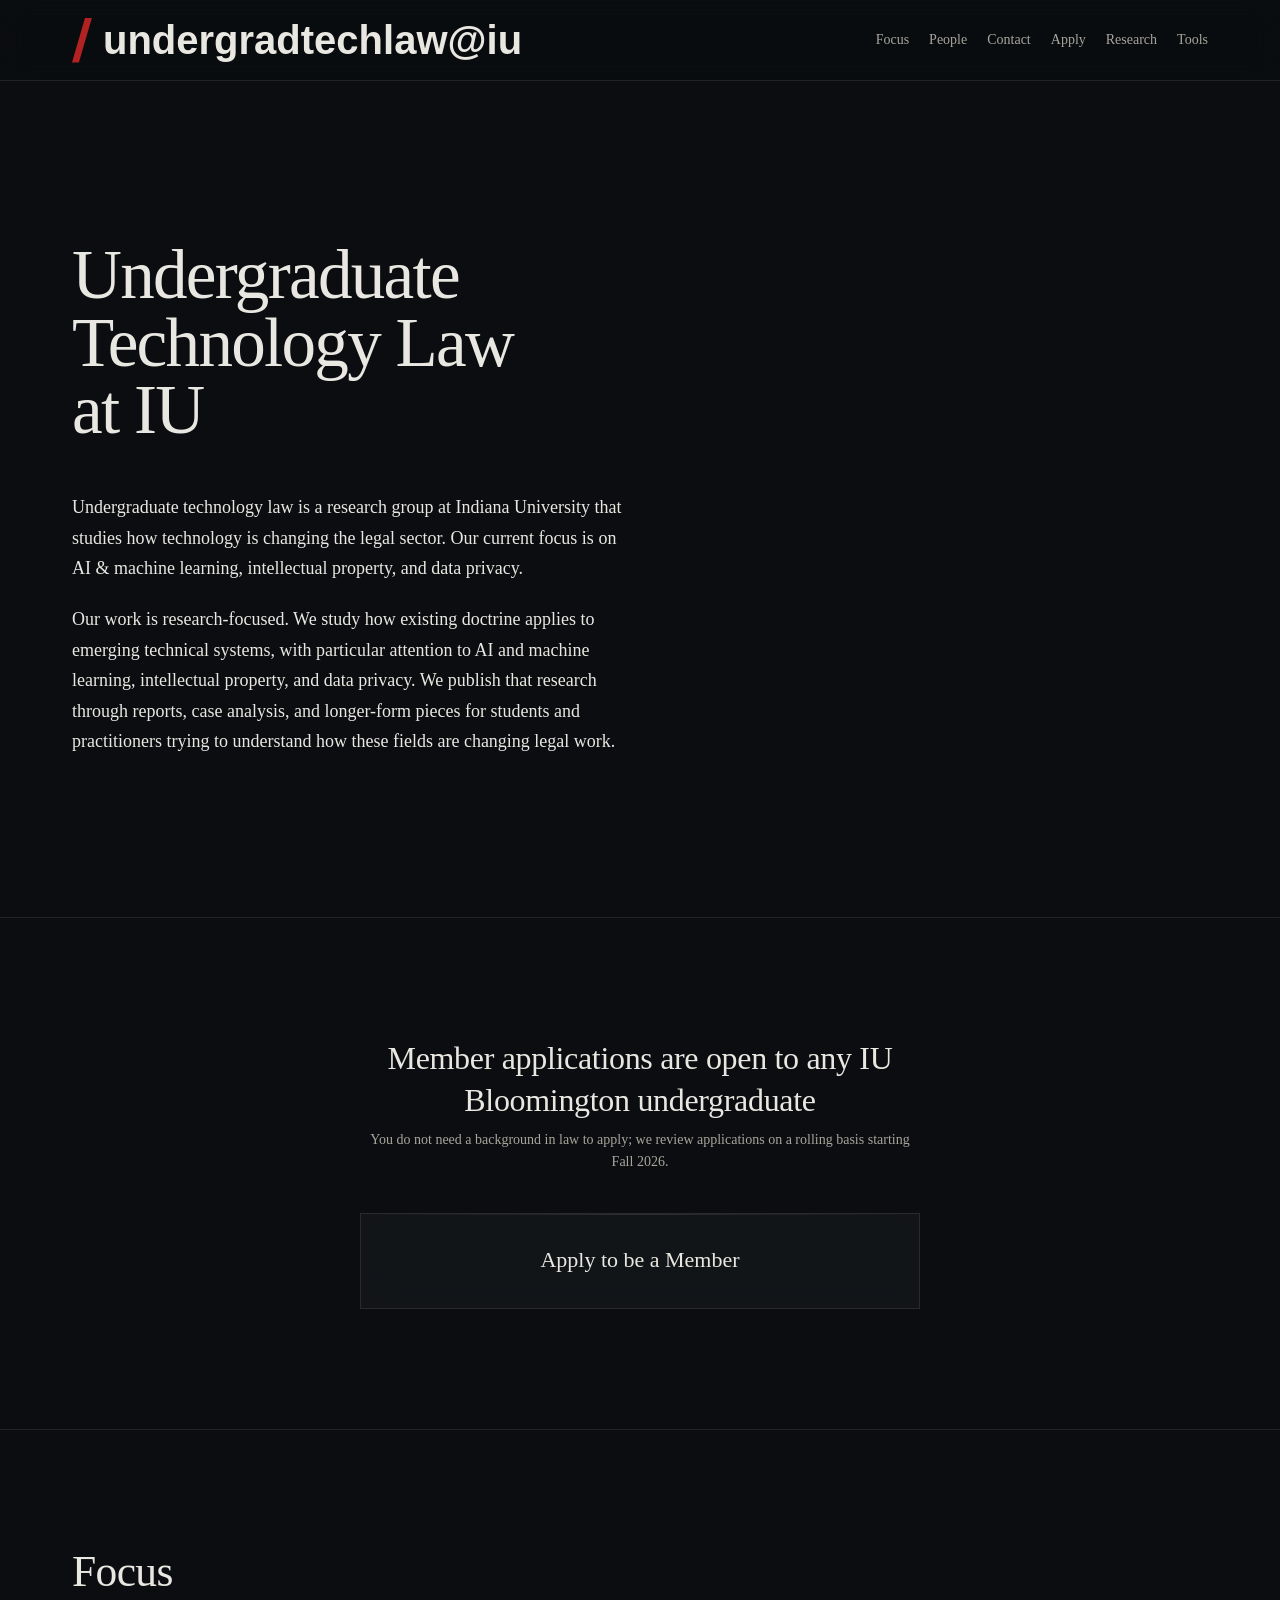
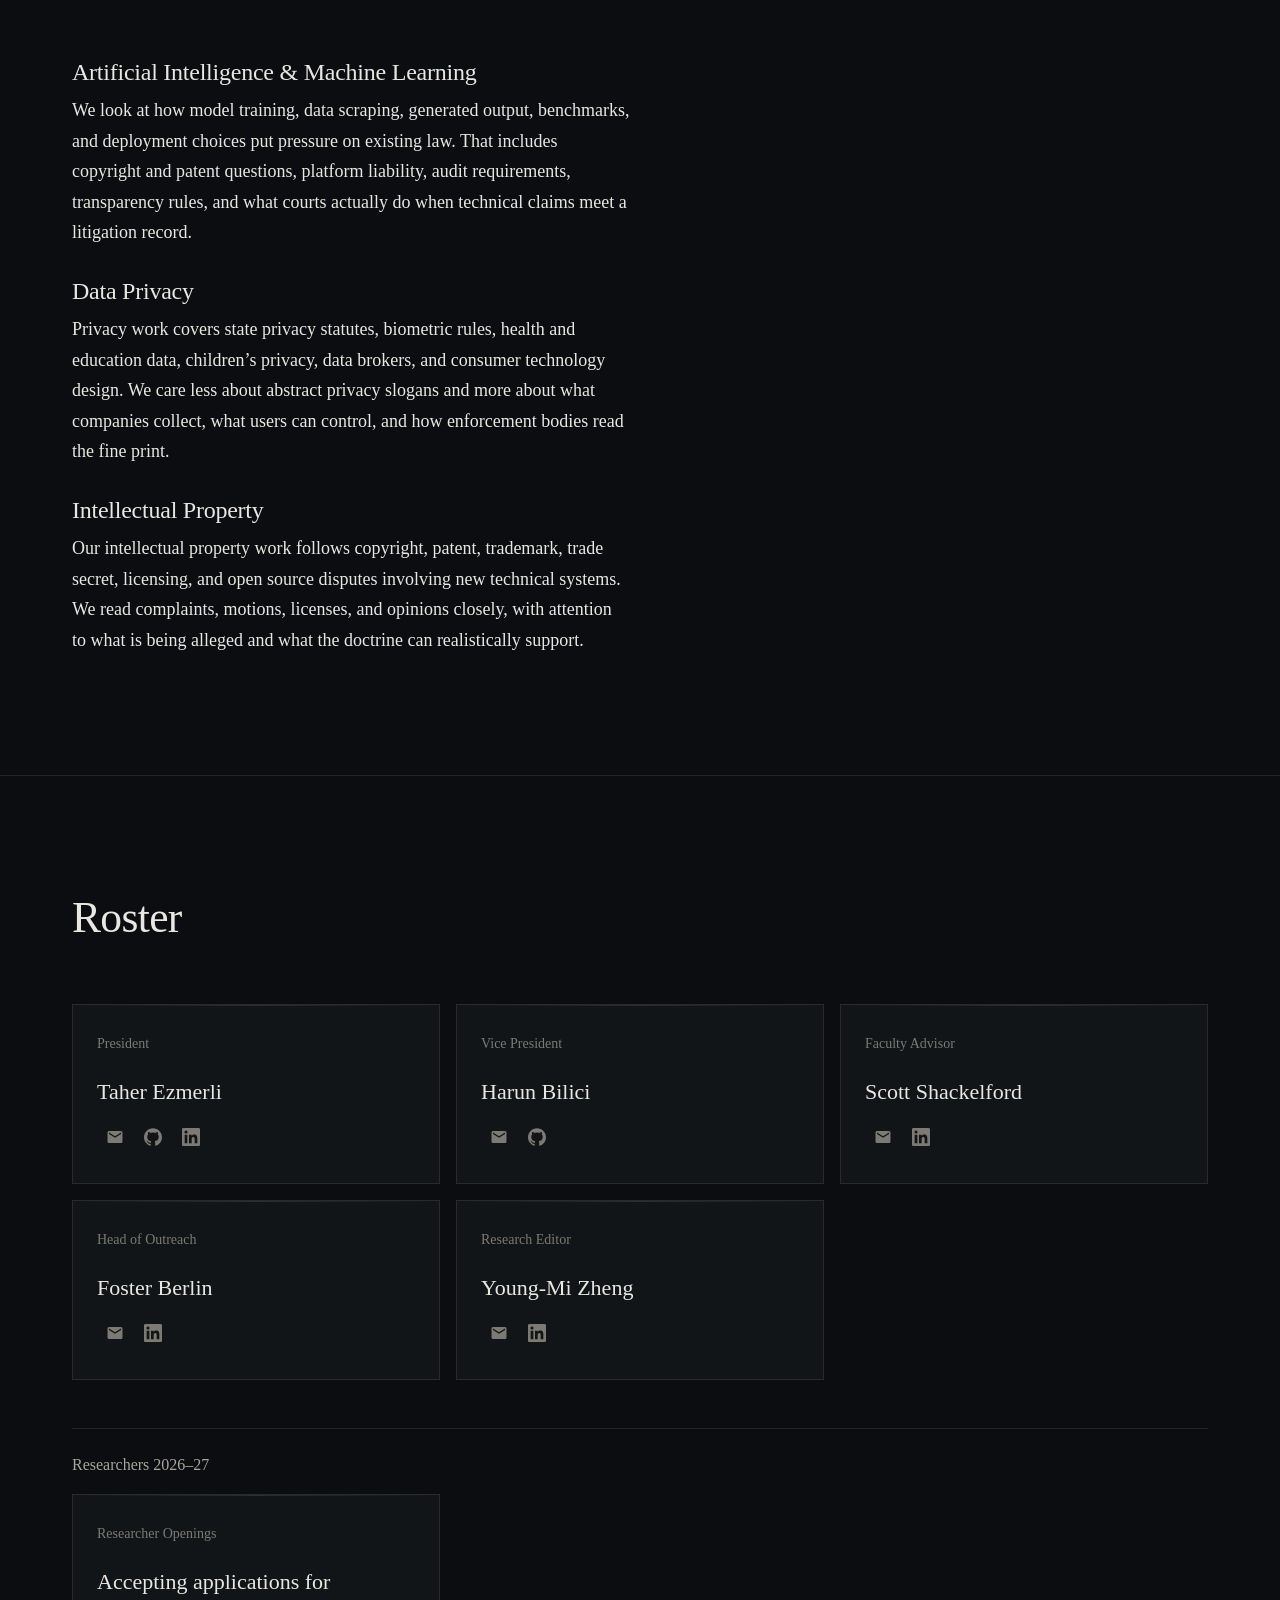
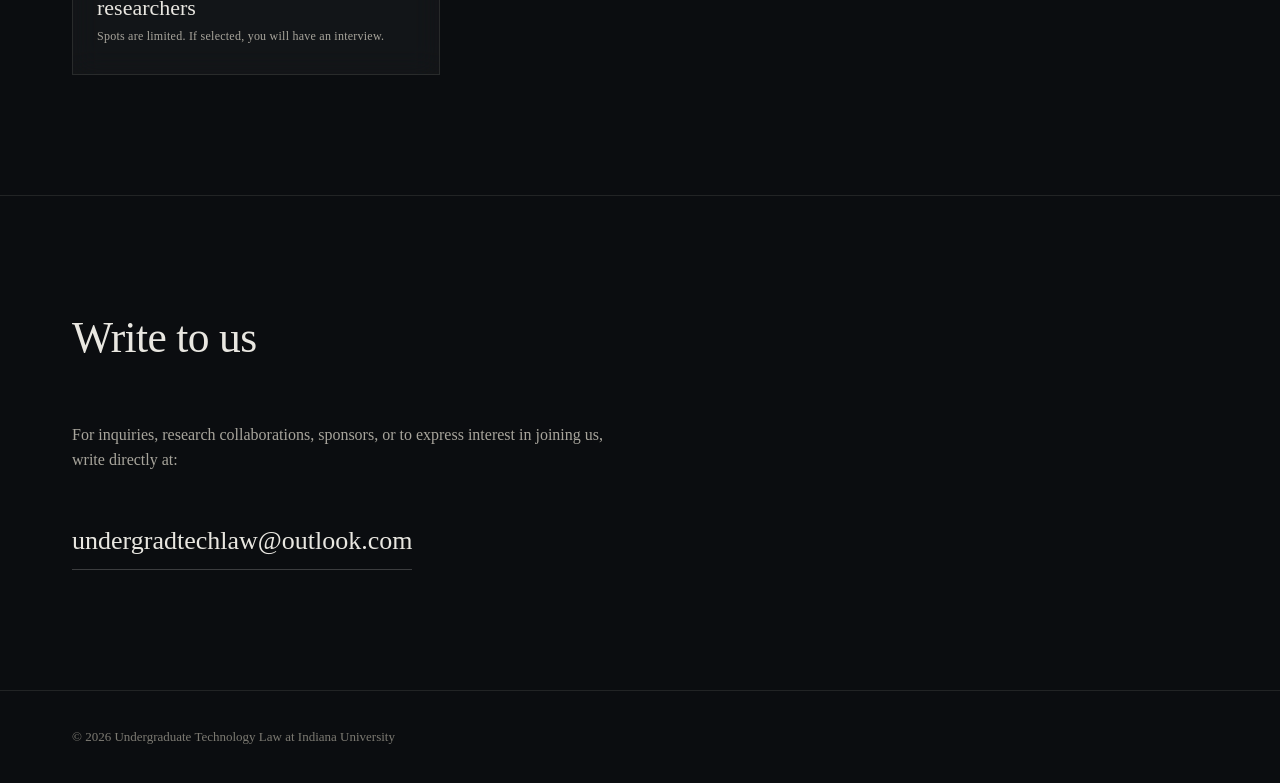
==== index.html @ eb56303d "Update roster, application, and tracker UI" ====
<!DOCTYPE html>
<html lang="en">
<head>
<meta charset="utf-8">
<meta name="viewport" content="width=device-width, initial-scale=1">
<title>Undergraduate Technology Law at IU · Indiana University Bloomington</title>
<meta name="description" content="Undergraduate Technology Law at IU is an IU Bloomington student research group focused on artificial intelligence, machine learning, intellectual property, and data privacy in the legal sector.">
<link rel="icon" href="/favicon.ico" sizes="any">
<link rel="icon" href="/assets/site-mark.svg" type="image/svg+xml">
<link rel="icon" href="/assets/favicon-32.png" sizes="32x32" type="image/png">
<link rel="icon" href="/assets/favicon-48.png" sizes="48x48" type="image/png">
<link rel="icon" href="/assets/favicon-96.png" sizes="96x96" type="image/png">
<link rel="icon" href="/assets/favicon-192.png" sizes="192x192" type="image/png">
<link rel="apple-touch-icon" href="/assets/apple-touch-icon.png">
<link rel="manifest" href="/site.webmanifest">
<meta name="theme-color" content="#0B0D10">
<link rel="canonical" href="https://www.undergradtechlaw.org/">
<meta property="og:type" content="website">
<meta property="og:site_name" content="Undergraduate Technology Law at IU">
<meta property="og:title" content="Undergraduate Technology Law at IU">
<meta property="og:description" content="An IU Bloomington student research group focused on artificial intelligence, machine learning, intellectual property, and data privacy in the legal sector.">
<meta property="og:url" content="https://www.undergradtechlaw.org/">
<meta property="og:image" content="https://www.undergradtechlaw.org/assets/site-image.png">
<meta property="og:image:width" content="1200">
<meta property="og:image:height" content="630">
<meta property="og:image:alt" content="Red slash mark for Undergraduate Technology Law at IU">
<meta name="twitter:card" content="summary_large_image">
<meta name="twitter:title" content="Undergraduate Technology Law at IU">
<meta name="twitter:description" content="An IU Bloomington student research group focused on AI, machine learning, IP, and data privacy in the legal sector.">
<meta name="twitter:image" content="https://www.undergradtechlaw.org/assets/site-image.png">
<meta name="twitter:image:alt" content="Red slash mark for Undergraduate Technology Law at IU">
<link rel="stylesheet" href="site-chrome.css">
<link rel="stylesheet" href="home.css">
<script type="application/ld+json">
{
  "@context": "https://schema.org",
  "@type": "Organization",
  "name": "Undergraduate Technology Law at IU",
  "url": "https://www.undergradtechlaw.org/",
  "email": "undergradtechlaw@outlook.com",
  "logo": "https://www.undergradtechlaw.org/assets/site-mark.svg",
  "description": "Undergraduate Technology Law at IU is an IU Bloomington student research group focused on artificial intelligence, machine learning, intellectual property, and data privacy in the legal sector."
}
</script>
</head>
<body class="home-page">

<div class="bg" aria-hidden="true">
</div>

<header class="nav">
  <div class="wrap nav-inner">
    <a href="#" class="brand" aria-label="undergradtechlaw@iu"><span class="slash" aria-hidden="true"></span><span class="name" data-hover-label="UTL@iu">undergradtechlaw@iu</span></a>
    <nav class="nav-links">
      <a href="#focus">Focus</a>
      <a href="#people">People</a>
      <a href="#contact">Contact</a>
      <a href="/apply">Apply</a>
      <a href="/research">Research</a>
      <a href="tools/">Tools</a>
    </nav>
  </div>
</header>

<!-- Hero -->
<section class="hero" data-screen-label="01 Hero">
  <div class="wrap">
    <h1>Undergraduate Technology Law at IU</h1>
    <div class="hero-prose">
      <p>Undergraduate technology law is a research group at Indiana University that studies how technology is changing the legal sector. Our current focus is on AI &amp; machine learning, intellectual property, and data privacy.</p>
      <p>Our work is research-focused. We study how existing doctrine applies to emerging technical systems, with particular attention to AI and machine learning, intellectual property, and data privacy. We publish that research through reports, case analysis, and longer-form pieces for students and practitioners trying to understand how these fields are changing legal work.</p>
    </div>
  </div>
</section>

<!-- Open calls -->
<section id="apply" data-screen-label="02 Open calls">
  <div class="wrap">
    <div class="calls" style="margin-top:0; padding-top:0; border-top:0;">
      <h3>Member applications are open to any IU Bloomington undergraduate</h3>
      <p class="support">You do not need a background in law to apply; we review applications on a rolling basis starting Fall 2026.</p>

      <div class="cta-row single">
        <a class="cta" href="/apply">
          <span>Apply to be a Member</span>
        </a>
      </div>
    </div>
  </div>
</section>

<!-- Focus areas -->
<section id="focus" data-screen-label="04 Focus">
  <div class="wrap">
    <div class="sec-head">
      <div class="label">
        <span class="num"></span>
        <span class="eyebrow"></span>
      </div>
      <div>
        <h2>Focus</h2>
      </div>
    </div>

    <div class="focus-prose">
      <div class="focus-item">
        <h3>Artificial Intelligence &amp; Machine Learning</h3>
        <p>We look at how model training, data scraping, generated output, benchmarks, and deployment choices put pressure on existing law. That includes copyright and patent questions, platform liability, audit requirements, transparency rules, and what courts actually do when technical claims meet a litigation record.</p>
      </div>
      <div class="focus-item">
        <h3>Data Privacy</h3>
        <p>Privacy work covers state privacy statutes, biometric rules, health and education data, children’s privacy, data brokers, and consumer technology design. We care less about abstract privacy slogans and more about what companies collect, what users can control, and how enforcement bodies read the fine print.</p>
      </div>
      <div class="focus-item">
        <h3>Intellectual Property</h3>
        <p>Our intellectual property work follows copyright, patent, trademark, trade secret, licensing, and open source disputes involving new technical systems. We read complaints, motions, licenses, and opinions closely, with attention to what is being alleged and what the doctrine can realistically support.</p>
      </div>
    </div>
  </div>
</section>

<!-- People -->
<section id="people" data-screen-label="05 People">
  <div class="wrap">
    <div class="sec-head">
      <div class="label">
        <span class="num"></span>
        <span class="eyebrow"></span>
      </div>
      <div>
        <h2>Roster</h2>
      </div>
    </div>

    <div class="leaders">
      <div class="person">
        <div class="role">President</div>
        <div>
          <div class="name">Taher Ezmerli</div>
          <div class="socials">
            <a href="mailto:tenahai@iu.edu" aria-label="Email Taher Ezmerli at tenahai@iu.edu" title="Email Taher Ezmerli">
              <svg viewBox="0 0 24 24" xmlns="http://www.w3.org/2000/svg" aria-hidden="true"><path d="M20 4H4a2 2 0 0 0-2 2v12a2 2 0 0 0 2 2h16a2 2 0 0 0 2-2V6a2 2 0 0 0-2-2Zm0 4-8 5-8-5V6l8 5 8-5v2Z"/></svg>
            </a>
            <a href="https://github.com/taherezm" target="_blank" rel="noopener noreferrer" aria-label="Taher Ezmerli on GitHub" title="GitHub">
              <svg viewBox="0 0 24 24" xmlns="http://www.w3.org/2000/svg" aria-hidden="true"><path d="M12 .297c-6.63 0-12 5.373-12 12 0 5.303 3.438 9.8 8.205 11.385.6.113.82-.258.82-.577 0-.285-.01-1.04-.015-2.04-3.338.724-4.042-1.61-4.042-1.61-.546-1.385-1.335-1.755-1.335-1.755-1.087-.744.084-.729.084-.729 1.205.084 1.838 1.236 1.838 1.236 1.07 1.835 2.809 1.305 3.495.998.108-.776.417-1.305.76-1.605-2.665-.305-5.467-1.334-5.467-5.93 0-1.31.465-2.38 1.235-3.22-.135-.303-.54-1.523.105-3.176 0 0 1.005-.322 3.3 1.23.96-.267 1.98-.4 3-.405 1.02.005 2.04.138 3 .405 2.28-1.552 3.285-1.23 3.285-1.23.645 1.653.24 2.873.12 3.176.765.84 1.23 1.91 1.23 3.22 0 4.61-2.805 5.625-5.475 5.92.42.36.81 1.096.81 2.22 0 1.606-.015 2.896-.015 3.286 0 .315.21.69.825.57C20.565 22.092 24 17.592 24 12.297c0-6.627-5.373-12-12-12"/></svg>
            </a>
            <a href="https://www.linkedin.com/in/taher-ezmerli/" target="_blank" rel="noopener noreferrer" aria-label="Taher Ezmerli on LinkedIn" title="LinkedIn">
              <svg viewBox="0 0 24 24" xmlns="http://www.w3.org/2000/svg" aria-hidden="true"><path d="M20.447 20.452h-3.554v-5.569c0-1.328-.027-3.037-1.852-3.037-1.853 0-2.136 1.445-2.136 2.939v5.667H9.351V9h3.414v1.561h.047c.476-.9 1.637-1.85 3.37-1.85 3.601 0 4.267 2.37 4.267 5.455v6.286zM5.337 7.433a2.062 2.062 0 1 1 0-4.124 2.062 2.062 0 0 1 0 4.124zM7.119 20.452H3.555V9h3.564v11.452zM22.225 0H1.771C.792 0 0 .774 0 1.729v20.542C0 23.227.792 24 1.771 24h20.451C23.2 24 24 23.227 24 22.271V1.729C24 .774 23.2 0 22.222 0h.003z"/></svg>
            </a>
          </div>
        </div>
      </div>
      <div class="person">
        <div class="role">Vice President</div>
        <div>
          <div class="name">Harun Bilici</div>
          <div class="socials">
            <a href="mailto:hbilici@iu.edu" aria-label="Email Harun Bilici at hbilici@iu.edu" title="Email Harun Bilici">
              <svg viewBox="0 0 24 24" xmlns="http://www.w3.org/2000/svg" aria-hidden="true"><path d="M20 4H4a2 2 0 0 0-2 2v12a2 2 0 0 0 2 2h16a2 2 0 0 0 2-2V6a2 2 0 0 0-2-2Zm0 4-8 5-8-5V6l8 5 8-5v2Z"/></svg>
            </a>
            <a href="https://github.com/Harunoid" target="_blank" rel="noopener noreferrer" aria-label="Harun Bilici on GitHub" title="GitHub">
              <svg viewBox="0 0 24 24" xmlns="http://www.w3.org/2000/svg" aria-hidden="true"><path d="M12 .297c-6.63 0-12 5.373-12 12 0 5.303 3.438 9.8 8.205 11.385.6.113.82-.258.82-.577 0-.285-.01-1.04-.015-2.04-3.338.724-4.042-1.61-4.042-1.61-.546-1.385-1.335-1.755-1.335-1.755-1.087-.744.084-.729.084-.729 1.205.084 1.838 1.236 1.838 1.236 1.07 1.835 2.809 1.305 3.495.998.108-.776.417-1.305.76-1.605-2.665-.305-5.467-1.334-5.467-5.93 0-1.31.465-2.38 1.235-3.22-.135-.303-.54-1.523.105-3.176 0 0 1.005-.322 3.3 1.23.96-.267 1.98-.4 3-.405 1.02.005 2.04.138 3 .405 2.28-1.552 3.285-1.23 3.285-1.23.645 1.653.24 2.873.12 3.176.765.84 1.23 1.91 1.23 3.22 0 4.61-2.805 5.625-5.475 5.92.42.36.81 1.096.81 2.22 0 1.606-.015 2.896-.015 3.286 0 .315.21.69.825.57C20.565 22.092 24 17.592 24 12.297c0-6.627-5.373-12-12-12"/></svg>
            </a>
          </div>
        </div>
      </div>
      <div class="person">
        <div class="role">Faculty Advisor</div>
        <div>
          <div class="name">Scott Shackelford</div>
          <div class="socials">
            <a href="mailto:sjshacke@iu.edu" aria-label="Email Scott Shackelford at sjshacke@iu.edu" title="Email Scott Shackelford">
              <svg viewBox="0 0 24 24" xmlns="http://www.w3.org/2000/svg" aria-hidden="true"><path d="M20 4H4a2 2 0 0 0-2 2v12a2 2 0 0 0 2 2h16a2 2 0 0 0 2-2V6a2 2 0 0 0-2-2Zm0 4-8 5-8-5V6l8 5 8-5v2Z"/></svg>
            </a>
            <a href="https://www.linkedin.com/in/scott-shackelford-jd-phd-8675554/" target="_blank" rel="noopener noreferrer" aria-label="Scott Shackelford on LinkedIn" title="LinkedIn">
              <svg viewBox="0 0 24 24" xmlns="http://www.w3.org/2000/svg" aria-hidden="true"><path d="M20.447 20.452h-3.554v-5.569c0-1.328-.027-3.037-1.852-3.037-1.853 0-2.136 1.445-2.136 2.939v5.667H9.351V9h3.414v1.561h.047c.476-.9 1.637-1.85 3.37-1.85 3.601 0 4.267 2.37 4.267 5.455v6.286zM5.337 7.433a2.062 2.062 0 1 1 0-4.124 2.062 2.062 0 0 1 0 4.124zM7.119 20.452H3.555V9h3.564v11.452zM22.225 0H1.771C.792 0 0 .774 0 1.729v20.542C0 23.227.792 24 1.771 24h20.451C23.2 24 24 23.227 24 22.271V1.729C24 .774 23.2 0 22.222 0h.003z"/></svg>
            </a>
          </div>
        </div>
      </div>
      <div class="person">
        <div class="role">Head of Outreach</div>
        <div>
          <div class="name">Foster Berlin</div>
          <div class="socials">
            <a href="mailto:fberlin@iu.edu" aria-label="Email Foster Berlin at fberlin@iu.edu" title="Email Foster Berlin">
              <svg viewBox="0 0 24 24" xmlns="http://www.w3.org/2000/svg" aria-hidden="true"><path d="M20 4H4a2 2 0 0 0-2 2v12a2 2 0 0 0 2 2h16a2 2 0 0 0 2-2V6a2 2 0 0 0-2-2Zm0 4-8 5-8-5V6l8 5 8-5v2Z"/></svg>
            </a>
            <a href="https://www.linkedin.com/in/fosterberlin/" target="_blank" rel="noopener noreferrer" aria-label="Foster Berlin on LinkedIn" title="LinkedIn">
              <svg viewBox="0 0 24 24" xmlns="http://www.w3.org/2000/svg" aria-hidden="true"><path d="M20.447 20.452h-3.554v-5.569c0-1.328-.027-3.037-1.852-3.037-1.853 0-2.136 1.445-2.136 2.939v5.667H9.351V9h3.414v1.561h.047c.476-.9 1.637-1.85 3.37-1.85 3.601 0 4.267 2.37 4.267 5.455v6.286zM5.337 7.433a2.062 2.062 0 1 1 0-4.124 2.062 2.062 0 0 1 0 4.124zM7.119 20.452H3.555V9h3.564v11.452zM22.225 0H1.771C.792 0 0 .774 0 1.729v20.542C0 23.227.792 24 1.771 24h20.451C23.2 24 24 23.227 24 22.271V1.729C24 .774 23.2 0 22.222 0h.003z"/></svg>
            </a>
          </div>
        </div>
      </div>
      <div class="person">
        <div class="role">Research Editor</div>
        <div>
          <div class="name">Young-Mi Zheng</div>
          <div class="socials">
            <a href="mailto:yozheng@iu.edu" aria-label="Email Young-Mi Zheng at yozheng@iu.edu" title="Email Young-Mi Zheng">
              <svg viewBox="0 0 24 24" xmlns="http://www.w3.org/2000/svg" aria-hidden="true"><path d="M20 4H4a2 2 0 0 0-2 2v12a2 2 0 0 0 2 2h16a2 2 0 0 0 2-2V6a2 2 0 0 0-2-2Zm0 4-8 5-8-5V6l8 5 8-5v2Z"/></svg>
            </a>
            <a href="https://www.linkedin.com/in/zheng-young-mi223/" target="_blank" rel="noopener noreferrer" aria-label="Young-Mi Zheng on LinkedIn" title="LinkedIn">
              <svg viewBox="0 0 24 24" xmlns="http://www.w3.org/2000/svg" aria-hidden="true"><path d="M20.447 20.452h-3.554v-5.569c0-1.328-.027-3.037-1.852-3.037-1.853 0-2.136 1.445-2.136 2.939v5.667H9.351V9h3.414v1.561h.047c.476-.9 1.637-1.85 3.37-1.85 3.601 0 4.267 2.37 4.267 5.455v6.286zM5.337 7.433a2.062 2.062 0 1 1 0-4.124 2.062 2.062 0 0 1 0 4.124zM7.119 20.452H3.555V9h3.564v11.452zM22.225 0H1.771C.792 0 0 .774 0 1.729v20.542C0 23.227.792 24 1.771 24h20.451C23.2 24 24 23.227 24 22.271V1.729C24 .774 23.2 0 22.222 0h.003z"/></svg>
            </a>
          </div>
        </div>
      </div>
    </div>

    <div class="roster-label">Researchers 2026–27</div>

    <div class="researchers">
      <div class="person">
        <div class="role">Researcher Openings</div>
        <div>
          <div class="name">Accepting applications for researchers</div>
          <div class="aff">Spots are limited. If selected, you will have an interview.</div>
        </div>
      </div>
    </div>
  </div>
</section>

<!-- Contact -->
<section id="contact" data-screen-label="06 Contact">
  <div class="wrap">
    <div class="sec-head">
      <div class="label">
        <span class="num"></span>
        <span class="eyebrow"></span>
      </div>
      <div>
        <h2>Write to us</h2>
      </div>
    </div>

    <div class="contact-grid">
      <div class="left">
        <p>For inquiries, research collaborations, sponsors, or to express interest in joining us, write directly at: </p>
        <a class="email" href="mailto:undergradtechlaw@outlook.com">undergradtechlaw@outlook.com</a>
      </div>
    </div>
  </div>
</section>

<footer>
  <div class="wrap foot-row">
    <span class="copyright">&copy; 2026 Undergraduate Technology Law at Indiana University</span>
  </div>
</footer>

<script src="site.js"></script>
</body>
</html>
---- site-chrome.css ----
/* ============================================================
   Shared chrome for Undergraduate Technology Law at IU
   Base tokens, background, nav, footer, type, forms.
   Used by index.html, apply.html, submit.html.
   ============================================================ */

:root {
  --bg: #0b0d10;
  --bg-base: #0b0d10;
  --bg-top: #12161b;
  --bg-bottom: #08090b;
  --bg-elev: #101317;
  --bg-rgb: 11, 13, 16;
  --ink: #e9e7e1;
  --ink-dim: #a8a59c;
  --ink-faint: #7c7a72;
  --gold: #c9a84c;
  --resolved: #a8a59c;
  --rule: rgba(233, 231, 225, 0.10);
  --rule-strong: rgba(233, 231, 225, 0.22);
  --glass-bg: rgba(233, 231, 225, 0.035);
  --glass-bg-hover: rgba(233, 231, 225, 0.07);
  --glass-border: rgba(233, 231, 225, 0.10);
  --glass-border-hover: rgba(233, 231, 225, 0.22);
  --glass-highlight: rgba(233, 231, 225, 0.12);
  --grain-opacity: 0.5;
  --serif: "Times New Roman", Times, Georgia, serif;
  --sans: "Times New Roman", Times, Georgia, serif;
  --mono: "Times New Roman", Times, Georgia, serif;
  --max: 1200px;
}

* { box-sizing: border-box; }
html { scroll-behavior: smooth; scroll-padding-top: 100px; }
@media (max-width: 760px) { html { scroll-padding-top: 132px; } }
@media (prefers-reduced-motion: reduce) { html { scroll-behavior: auto; } }
html, body { margin: 0; padding: 0; }
html { background: var(--bg); }
body {
  font-family: var(--sans);
  color: var(--ink);
  background: var(--bg);
  font-size: 16px;
  line-height: 1.55;
  font-weight: 400;
  -webkit-font-smoothing: antialiased;
  -moz-osx-font-smoothing: grayscale;
  overflow-x: hidden;
}

/* No rounded corners anywhere. Enforce globally. */
*, *::before, *::after { border-radius: 0 !important; }

a { color: inherit; text-decoration: none; }

.visually-hidden {
  position: absolute !important;
  width: 1px !important;
  height: 1px !important;
  padding: 0 !important;
  margin: -1px !important;
  overflow: hidden !important;
  clip: rect(0, 0, 0, 0) !important;
  white-space: nowrap !important;
  border: 0 !important;
}

/* Background */
.bg {
  position: fixed; inset: 0; z-index: -2;
  background:
    linear-gradient(180deg, rgba(255,255,255,0.025), transparent 260px),
    var(--bg-base);
}
.bg::after {
  content: "";
  position: absolute; inset: 0;
  background-image: url("data:image/svg+xml;utf8,<svg xmlns='http://www.w3.org/2000/svg' width='160' height='160'><filter id='n'><feTurbulence type='fractalNoise' baseFrequency='0.9' numOctaves='2' stitchTiles='stitch'/><feColorMatrix values='0 0 0 0 0.9 0 0 0 0 0.88 0 0 0 0 0.84 0 0 0 0.06 0'/></filter><rect width='100%25' height='100%25' filter='url(%23n)'/></svg>");
  opacity: var(--grain-opacity);
  mix-blend-mode: overlay;
  pointer-events: none;
}
/* Layout */
.wrap { max-width: var(--max); margin: 0 auto; padding: 0 32px; }
@media (max-width: 640px) { .wrap { padding: 0 20px; } }

/* Top nav */
.nav {
  position: sticky; top: 0; z-index: 50;
  background: rgba(var(--bg-rgb), 0.62);
  backdrop-filter: blur(18px) saturate(140%);
  -webkit-backdrop-filter: blur(18px) saturate(140%);
  border-bottom: 1px solid var(--rule);
}
.nav-inner {
  display: flex; align-items: center; justify-content: space-between;
  height: 80px;
}
.brand {
  display: inline-flex;
  align-items: center;
  gap: 11px;
  font-family: var(--serif);
  font-weight: 700;
  font-size: 40px;
  letter-spacing: 0;
  color: var(--ink);
  line-height: 1;
  perspective: 900px;
}
.brand:focus-visible {
  outline: 1px solid rgba(178, 34, 34, 0.62);
  outline-offset: 7px;
}
.brand .slash {
  width: 20px;
  height: 45px;
  background: #B22222;
  clip-path: polygon(65.6% 0, 100% 0, 34.4% 100%, 0 100%);
  flex-shrink: 0;
  transform-origin: 50% 50%;
  transition:
    transform 520ms cubic-bezier(0.22, 1, 0.36, 1),
    box-shadow 520ms cubic-bezier(0.22, 1, 0.36, 1),
    background 520ms cubic-bezier(0.22, 1, 0.36, 1);
}
.brand .name {
  position: relative;
  display: inline-block;
  font-family: "Helvetica Neue", Arial, sans-serif;
  letter-spacing: 0;
  color: var(--ink);
  white-space: nowrap;
  transition: color 360ms cubic-bezier(0.22, 1, 0.36, 1);
}
.brand .name::before {
  content: "";
  position: absolute;
  inset: -0.12em -0.24em;
  background: linear-gradient(
    110deg,
    transparent 0 34%,
    rgba(233, 231, 225, 0.12) 44%,
    rgba(178, 34, 34, 0.68) 51%,
    transparent 63% 100%
  );
  opacity: 0;
  pointer-events: none;
  transform: translateX(-28%) skewX(-16deg) scaleX(0.42);
  transform-origin: left center;
}
.brand .name::after {
  content: attr(data-hover-label);
  position: absolute;
  left: 0;
  top: 0;
  color: var(--ink);
  filter: blur(6px);
  opacity: 0;
  white-space: nowrap;
  pointer-events: none;
  text-shadow: 0 0 18px rgba(178, 34, 34, 0.34);
  transform: translate3d(-0.42em, 0.18em, 0) scale(0.94);
  transition:
    opacity 420ms cubic-bezier(0.22, 1, 0.36, 1),
    transform 520ms cubic-bezier(0.22, 1, 0.36, 1),
    filter 520ms cubic-bezier(0.22, 1, 0.36, 1);
}
.brand:hover .slash,
.brand:focus-visible .slash {
  background: #c62828;
  box-shadow: 9px 0 22px rgba(178, 34, 34, 0.34);
  transform: translateX(3px) skewX(-8deg) scaleY(0.96);
}
.brand:hover .name,
.brand:focus-visible .name {
  color: transparent;
}
.brand:hover .name::before,
.brand:focus-visible .name::before {
  animation: brand-scan 620ms cubic-bezier(0.22, 1, 0.36, 1) both;
}
.brand:hover .name::after,
.brand:focus-visible .name::after {
  filter: blur(0);
  opacity: 1;
  transform: translate3d(0, 0, 0) scale(1);
}
@keyframes brand-scan {
  0% {
    opacity: 0;
    transform: translateX(-30%) skewX(-16deg) scaleX(0.34);
  }
  36% {
    opacity: 1;
  }
  100% {
    opacity: 0;
    transform: translateX(78%) skewX(-16deg) scaleX(0.72);
  }
}
@media (prefers-reduced-motion: reduce) {
  .brand .slash,
  .brand .name,
  .brand .name::after {
    transition: none;
  }
  .brand:hover .name::before,
  .brand:focus-visible .name::before {
    animation: none;
  }
}
.nav-links {
  display: flex;
  align-items: center;
  gap: 20px;
  margin-left: auto;
  font-size: 14px;
  color: var(--ink-dim);
  font-family: var(--serif);
  letter-spacing: 0;
  text-transform: none;
}
.nav-links a {
  white-space: nowrap;
}
.nav-links a:hover { color: var(--ink); }
@media (max-width: 1040px) {
  .nav-inner {
    height: auto;
    min-height: 80px;
    flex-wrap: wrap;
    row-gap: 12px;
    padding-top: 16px;
    padding-bottom: 12px;
  }
  .nav-links {
    order: 3;
    width: 100%;
    margin-left: 0;
    padding: 10px 0 2px;
    gap: 18px;
    overflow-x: auto;
    border-top: 1px solid var(--rule);
    -webkit-overflow-scrolling: touch;
    scrollbar-width: none;
  }
  .nav-links::-webkit-scrollbar { display: none; }
  .nav-links a { flex: 0 0 auto; }
}
@media (max-width: 760px) {
  .nav-inner {
    height: auto;
    min-height: 72px;
  }
  .brand {
    gap: 8px;
    font-size: clamp(22px, 7vw, 32px);
    letter-spacing: 0;
  }
  .brand .slash {
    width: 0.5em;
    height: 1.125em;
  }
  .nav-links {
    gap: 16px;
    font-size: 13px;
  }
}
@media (max-width: 560px) {
  .brand .name {
    width: auto;
    max-width: calc(100vw - 72px);
    color: var(--ink);
    overflow: visible;
  }
  .brand .name::before,
  .brand .name::after {
    display: none;
  }
  .brand:hover .name,
  .brand:focus-visible .name {
    color: var(--ink);
  }
}

/* Type */
h1, h2, h3 { font-family: var(--serif); font-weight: 400; letter-spacing: -0.01em; margin: 0; }
h1 { font-size: clamp(40px, 5.4vw, 72px); line-height: 0.98; letter-spacing: -0.025em; }
h2 { font-size: clamp(28px, 3.4vw, 44px); line-height: 1; letter-spacing: -0.015em; }
h3 { font-size: 20px; line-height: 1.2; }

.eyebrow {
  font-family: var(--serif);
  font-size: 16px;
  text-transform: none;
  letter-spacing: 0;
  color: var(--ink-faint);
  font-weight: 400;
}
.lead { color: var(--ink-dim); font-size: 18px; line-height: 1.6; max-width: 640px; }
.small { font-size: 13px; color: var(--ink-dim); }
.mono { font-family: var(--serif); font-size: 14px; letter-spacing: 0; color: var(--ink-dim); }

/* Section scaffold */
section { padding: 120px 0; position: relative; }
section + section { border-top: 1px solid var(--rule); }
@media (max-width: 760px) { section { padding: 80px 0; } }

.sec-head {
  display: grid;
  grid-template-columns: 220px 1fr;
  gap: 64px;
  margin-bottom: 64px;
  align-items: baseline;
}
.sec-head .label .eyebrow { display: block; margin-bottom: 8px; }
.sec-head .label .num { font-family: var(--serif); font-size: 14px; color: var(--ink-faint); letter-spacing: 0; }
@media (max-width: 760px) {
  .sec-head { grid-template-columns: 1fr; gap: 16px; margin-bottom: 40px; }
}

/* Forms (shared with index.html inquiry form) */
.form {
  background: var(--glass-bg);
  backdrop-filter: blur(14px) saturate(140%);
  -webkit-backdrop-filter: blur(14px) saturate(140%);
  border: 1px solid var(--glass-border);
  padding: 36px;
  position: relative;
}
.form::before {
  content: ""; position: absolute; left: 0; right: 0; top: 0; height: 1px;
  background: linear-gradient(to right, transparent, var(--glass-highlight), transparent);
}
.form label {
  font-family: var(--serif);
  font-size: 15px;
  letter-spacing: 0;
  text-transform: none;
  color: var(--ink-faint);
  display: block;
  margin-bottom: 12px;
}
.form input, .form textarea, .form select {
  width: 100%;
  background: transparent;
  color: var(--ink);
  border: 0;
  border-bottom: 1px solid var(--rule-strong);
  padding: 10px 0 14px;
  font-family: var(--serif);
  font-size: 16px;
  outline: none;
  resize: none;
  -webkit-appearance: none;
  appearance: none;
}
.form select {
  background-image: url("data:image/svg+xml;utf8,<svg xmlns='http://www.w3.org/2000/svg' viewBox='0 0 12 8' width='12' height='8'><path d='M1 1l5 5 5-5' stroke='%23a8a59c' fill='none' stroke-width='1.4'/></svg>");
  background-repeat: no-repeat;
  background-position: right 0 center;
  padding-right: 24px;
}
.form select option { background: var(--bg-elev); color: var(--ink); }
.form textarea { min-height: 120px; line-height: 1.55; }
.form input::placeholder, .form textarea::placeholder { color: var(--ink-faint); }
.form input:focus, .form textarea:focus, .form select:focus { border-bottom-color: var(--ink-dim); }
.form .field { margin-bottom: 28px; }
.form .field:last-of-type { margin-bottom: 0; }
.form .row { display: grid; grid-template-columns: 1fr 1fr; gap: 28px; }
@media (max-width: 640px) { .form .row { grid-template-columns: 1fr; gap: 0; }
  .form .row .field { margin-bottom: 28px; } }

/* File input */
.form .file-field input[type="file"] {
  padding: 14px 0;
  font-family: var(--serif);
  font-size: 14px;
  color: var(--ink-dim);
  cursor: pointer;
}
.form .file-field input[type="file"]::file-selector-button,
.form .file-field input[type="file"]::-webkit-file-upload-button {
  appearance: none;
  background: transparent;
  color: var(--ink);
  border: 1px solid var(--rule-strong);
  padding: 8px 14px;
  margin-right: 14px;
  font-family: var(--serif);
  font-size: 14px;
  letter-spacing: 0;
  text-transform: none;
  cursor: pointer;
  transition: background 220ms ease, border-color 220ms ease;
}
.form .file-field input[type="file"]::file-selector-button:hover,
.form .file-field input[type="file"]::-webkit-file-upload-button:hover {
  background: rgba(255,255,255,0.04);
  border-color: var(--glass-border-hover);
}
.form .file-hint {
  font-family: var(--serif);
  font-size: 13px;
  letter-spacing: 0;
  text-transform: none;
  color: var(--ink-faint);
  margin-top: 8px;
  display: block;
}

.form .submit {
  margin-top: 32px;
  background: transparent;
  color: var(--ink);
  border: 1px solid var(--rule-strong);
  padding: 14px 24px;
  font-family: var(--serif);
  font-size: 15px;
  letter-spacing: 0;
  text-transform: none;
  cursor: pointer;
  transition: background 220ms ease, border-color 220ms ease, opacity 220ms ease;
  display: inline-flex; align-items: center; gap: 12px;
}
.form .submit:hover { background: rgba(255,255,255,0.04); border-color: var(--glass-border-hover); }
.form .submit:disabled { opacity: 0.5; cursor: progress; }
/* Honeypot. Never visible to real users. */
.hp-field { position: absolute; left: -9999px; top: auto; width: 1px; height: 1px; overflow: hidden; }

/* form status + success */
.form-status {
  margin-top: 20px;
  font-family: var(--serif);
  font-size: 14px;
  letter-spacing: 0;
  line-height: 1.5;
  min-height: 1.5em;
}
.form-status.is-error { color: #e88; }
.form-success {
  background: var(--glass-bg);
  border: 1px solid var(--glass-border);
  padding: 36px;
  position: relative;
}
.form-success::before {
  content: ""; position: absolute; left: 0; right: 0; top: 0; height: 1px;
  background: linear-gradient(to right, transparent, var(--glass-highlight), transparent);
}
.form-success .eyebrow-tag {
  display: inline-block;
  font-family: var(--serif);
  font-size: 14px;
  letter-spacing: 0;
  text-transform: none;
  color: var(--ink);
  border: 1px solid var(--rule-strong);
  padding: 5px 10px;
  margin-bottom: 18px;
}
.form-success p { margin: 0; color: var(--ink-dim); line-height: 1.6; max-width: 520px; }
.form-success p + p { margin-top: 12px; }

/* Page hero (used by apply/submit) */
.page-hero { padding-top: 140px; padding-bottom: 60px; }
.page-hero .eyebrow { display: inline-block; margin-bottom: 28px; }
.page-hero h1 { max-width: 920px; }
.page-hero .lead { margin-top: 32px; }

/* Form section layout */
.form-section { padding-top: 40px; padding-bottom: 140px; }
.form-section .wrap { max-width: 880px; }
@media (max-width: 760px) { .form-section { padding-bottom: 80px; } }

/* Footer */
footer {
  border-top: 1px solid var(--rule);
  padding: 36px 0;
  margin-top: 0;
}
.foot-row {
  display: flex; align-items: center; justify-content: space-between;
  gap: 24px;
  flex-wrap: wrap;
  font-family: var(--serif);
  font-size: 13px;
  letter-spacing: 0;
  text-transform: none;
  color: var(--ink-faint);
}
.foot-row a { color: var(--ink-dim); }
.foot-row a:hover { color: var(--ink); }
.foot-row .links { display: flex; gap: 28px; }
.foot-row .copyright {
  font-family: var(--serif);
  font-size: 13px;
  letter-spacing: 0;
  text-transform: none;
  color: var(--ink-faint);
}
.foot-row .disclosure {
  font-family: var(--serif);
  font-size: 13px;
  letter-spacing: 0;
  text-transform: none;
  color: var(--ink-faint);
}
@media (max-width: 640px) { .foot-row { flex-direction: column; align-items: flex-start; } }
---- home.css ----
/* ============================================================
   Home page layout for Undergraduate Technology Law at IU.
   Shared chrome, nav, type, and footer live in site-chrome.css.
   ============================================================ */

.person {
  transition: background 360ms ease, border-color 360ms ease, box-shadow 360ms ease, transform 360ms ease;
}
.person:hover {
  border-color: var(--glass-border-hover);
  box-shadow: inset 0 1px 0 var(--glass-highlight), 0 30px 50px -22px rgba(0,0,0,0.6);
  transform: translateY(-2px);
}

.home-page .sec-head {
  display: block;
  margin-bottom: 64px;
}
.home-page .sec-head .label { display: none; }
@media (max-width: 760px) {
  .home-page .sec-head { margin-bottom: 40px; }
}

/* Hero */
.hero {
  padding-top: 160px;
  padding-bottom: 160px;
}
.hero h1 { max-width: 14ch; }
.hero-prose {
  margin-top: 48px;
  max-width: 62ch;
  color: var(--ink);
  font-size: 18px;
  line-height: 1.7;
  text-wrap: pretty;
}
.hero-prose p { margin: 0; color: var(--ink); }
.hero-prose p + p { margin-top: 20px; }
@media (max-width: 640px) {
  .hero {
    padding-top: 100px;
    padding-bottom: 100px;
  }
}

/* Open calls */
.calls {
  margin-top: 96px;
  padding-top: 56px;
  border-top: 1px solid var(--rule);
  text-align: center;
}
.calls .eyebrow {
  display: block;
  margin-bottom: 32px;
  opacity: 0.85;
}
.calls h3 {
  font-family: var(--serif);
  font-size: clamp(24px, 3vw, 32px);
  color: var(--ink);
  max-width: 560px;
  margin: 0 auto 8px;
  line-height: 1.3;
}
.calls p.support {
  color: var(--ink-dim);
  font-size: 14px;
  max-width: 540px;
  margin: 0 auto 40px;
}
.cta-row {
  display: flex;
  align-items: stretch;
  justify-content: center;
  gap: 0;
  max-width: 880px;
  margin: 0 auto;
}
.cta-row.single {
  max-width: 560px;
}
.cta-row.single .cta {
  flex: none;
  width: 100%;
  justify-content: center;
  text-align: center;
}
.cta {
  flex: 1;
  background: var(--glass-bg);
  backdrop-filter: blur(14px) saturate(140%);
  -webkit-backdrop-filter: blur(14px) saturate(140%);
  border: 1px solid var(--glass-border);
  padding: 32px 36px;
  display: flex;
  align-items: center;
  justify-content: space-between;
  gap: 24px;
  color: var(--ink);
  font-family: var(--serif);
  font-size: 22px;
  line-height: 1.2;
  cursor: pointer;
  position: relative;
  transition: background 280ms ease, border-color 280ms ease;
  min-height: 96px;
  text-align: left;
}
.cta::before {
  content: "";
  position: absolute;
  left: 0;
  right: 0;
  top: 0;
  height: 1px;
  background: linear-gradient(to right, transparent, var(--glass-highlight), transparent);
  pointer-events: none;
  transition: opacity 280ms ease;
}
.cta:hover {
  background: var(--glass-bg-hover);
  border-color: var(--glass-border-hover);
}
.cta-divider {
  width: 1px;
  background: var(--rule);
  align-self: stretch;
}
.calls .foot-note {
  margin-top: 28px;
  font-size: 12px;
  color: var(--ink-faint);
  letter-spacing: 0.04em;
}
@media (max-width: 760px) {
  .cta-row {
    flex-direction: column;
    max-width: 100%;
  }
  .cta-divider {
    width: auto;
    height: 1px;
  }
  .cta {
    font-size: 18px;
    padding: 24px 24px;
    min-height: 0;
  }
}

/* Focus areas */
.focus-prose {
  max-width: 62ch;
  color: var(--ink);
  font-size: 18px;
  line-height: 1.7;
  text-wrap: pretty;
}
.focus-item + .focus-item {
  margin-top: 28px;
}
.focus-prose h3 {
  font-size: 24px;
  line-height: 1.25;
  margin: 0 0 8px;
}
.focus-prose p {
  color: var(--ink);
  margin: 0;
}

/* People */
.leaders {
  display: grid;
  grid-template-columns: repeat(3, 1fr);
  gap: 16px;
  margin-bottom: 48px;
}
.researchers {
  display: grid;
  grid-template-columns: repeat(3, 1fr);
  gap: 16px;
}
.person {
  background: var(--glass-bg);
  backdrop-filter: blur(14px) saturate(140%);
  -webkit-backdrop-filter: blur(14px) saturate(140%);
  border: 1px solid var(--glass-border);
  padding: 28px 24px;
  min-height: 180px;
  display: flex;
  flex-direction: column;
  justify-content: space-between;
  position: relative;
}
.person::before {
  content: "";
  position: absolute;
  left: 0;
  right: 0;
  top: 0;
  height: 1px;
  background: linear-gradient(to right, transparent, var(--glass-highlight), transparent);
  pointer-events: none;
}
.person .role {
  font-family: var(--serif);
  font-size: 14px;
  letter-spacing: 0;
  text-transform: none;
  color: var(--ink-faint);
  margin-bottom: 24px;
}
.person .name {
  font-family: var(--serif);
  font-size: 22px;
  color: var(--ink);
  line-height: 1.2;
}
.person .aff {
  font-size: 12px;
  color: var(--ink-dim);
  margin-top: 6px;
  letter-spacing: 0.02em;
}
.person .socials {
  margin-top: 14px;
  display: flex;
  gap: 2px;
}
.person .socials a {
  color: var(--ink-faint);
  width: 36px;
  height: 36px;
  display: inline-flex;
  align-items: center;
  justify-content: center;
  transition: color 200ms ease, transform 200ms ease;
}
.person .socials a:hover {
  color: var(--ink);
  transform: translateY(-2px);
}
.person .socials a:focus-visible {
  color: var(--ink);
  outline: 1px solid var(--ink-dim);
  outline-offset: 2px;
}
.person .socials svg {
  width: 18px;
  height: 18px;
  display: block;
  fill: currentColor;
}
@media (max-width: 1000px) {
  .leaders { grid-template-columns: repeat(2, 1fr); }
  .researchers { grid-template-columns: repeat(2, 1fr); }
}
@media (max-width: 560px) {
  .leaders,
  .researchers { grid-template-columns: 1fr; }
}

.roster-label {
  font-family: var(--serif);
  font-size: 16px;
  letter-spacing: 0;
  text-transform: none;
  color: var(--ink-dim);
  margin: 24px 0 16px;
  padding-top: 24px;
  border-top: 1px solid var(--rule);
}

/* Contact */
.contact-grid { max-width: 560px; }
.contact-grid .left p { color: var(--ink-dim); }
.contact-grid .left .email {
  margin-top: 32px;
  font-family: var(--serif);
  font-size: clamp(18px, 6.25vw, 26px);
  max-width: 100%;
  overflow-wrap: anywhere;
  color: var(--ink);
  border-bottom: 1px solid var(--rule-strong);
  padding-bottom: 8px;
  display: inline-block;
}
.contact-grid .left .email:hover {
  color: var(--ink);
  border-color: var(--ink);
}
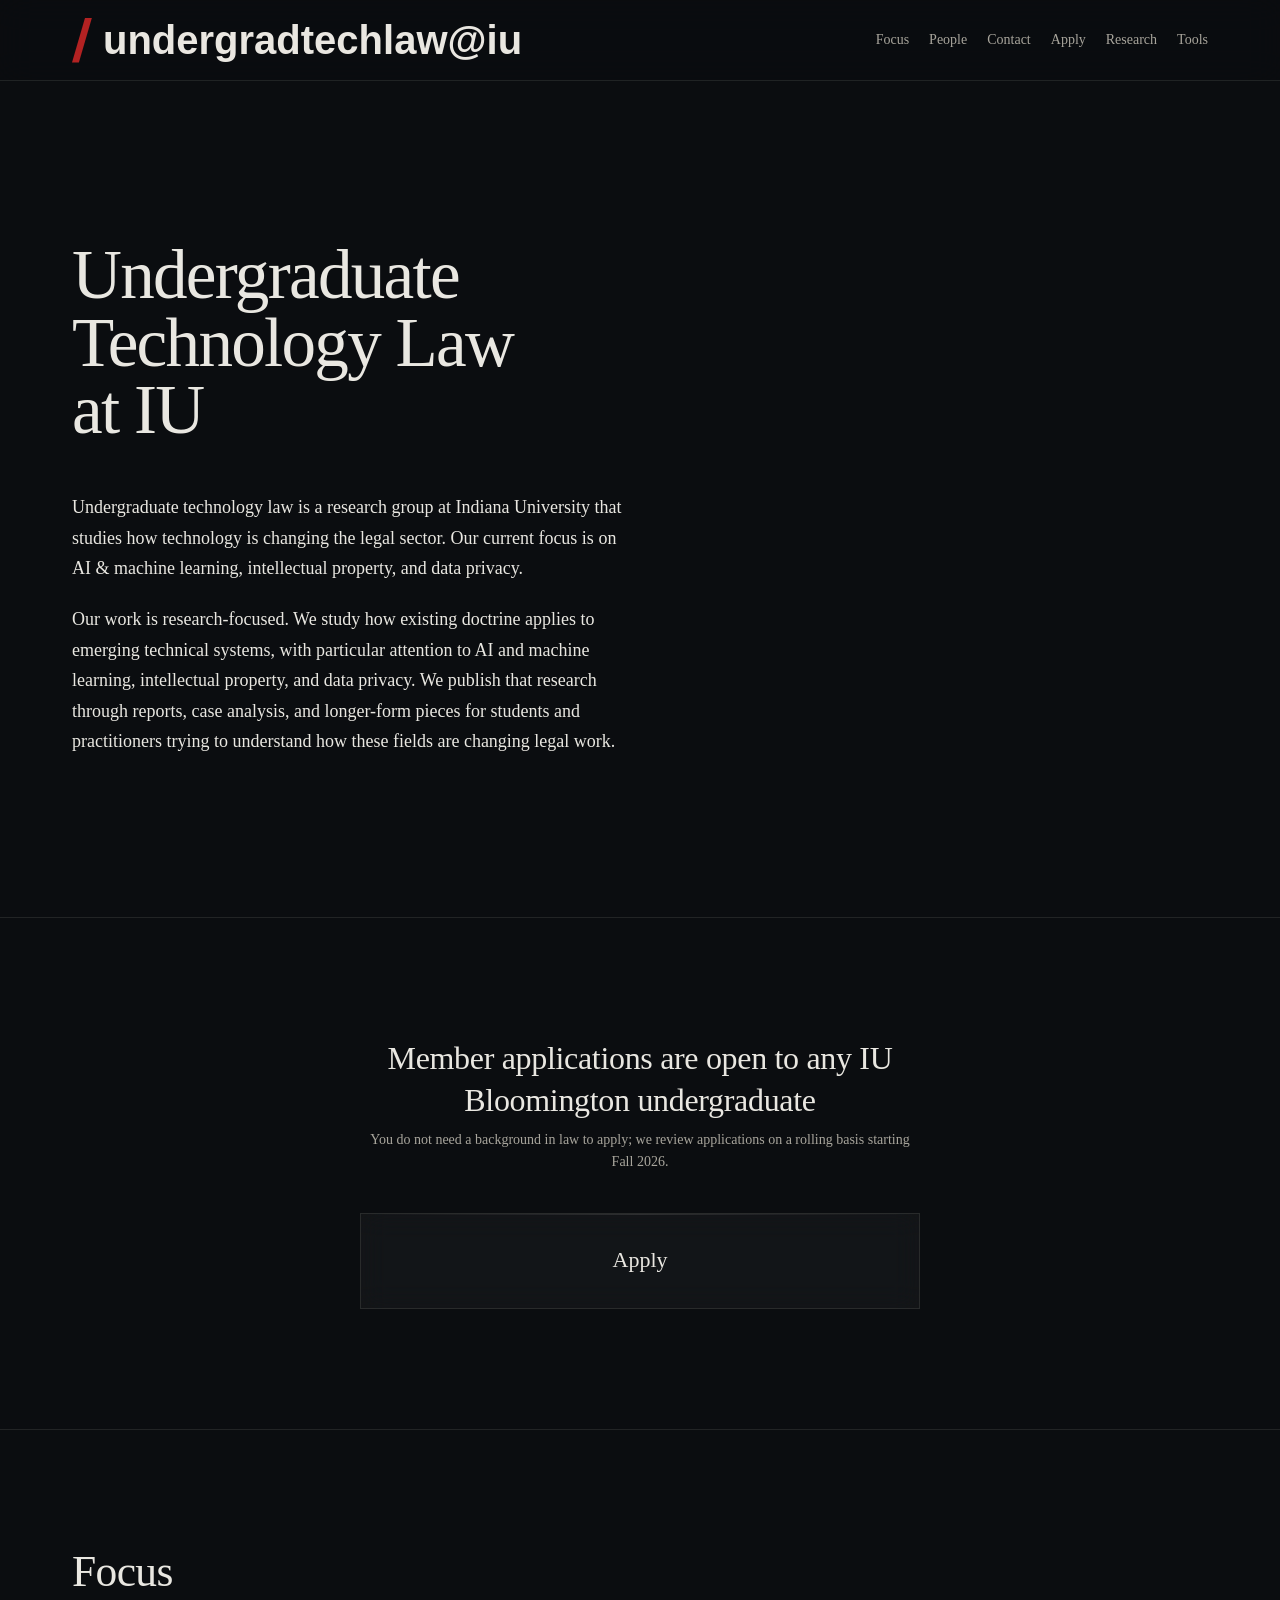
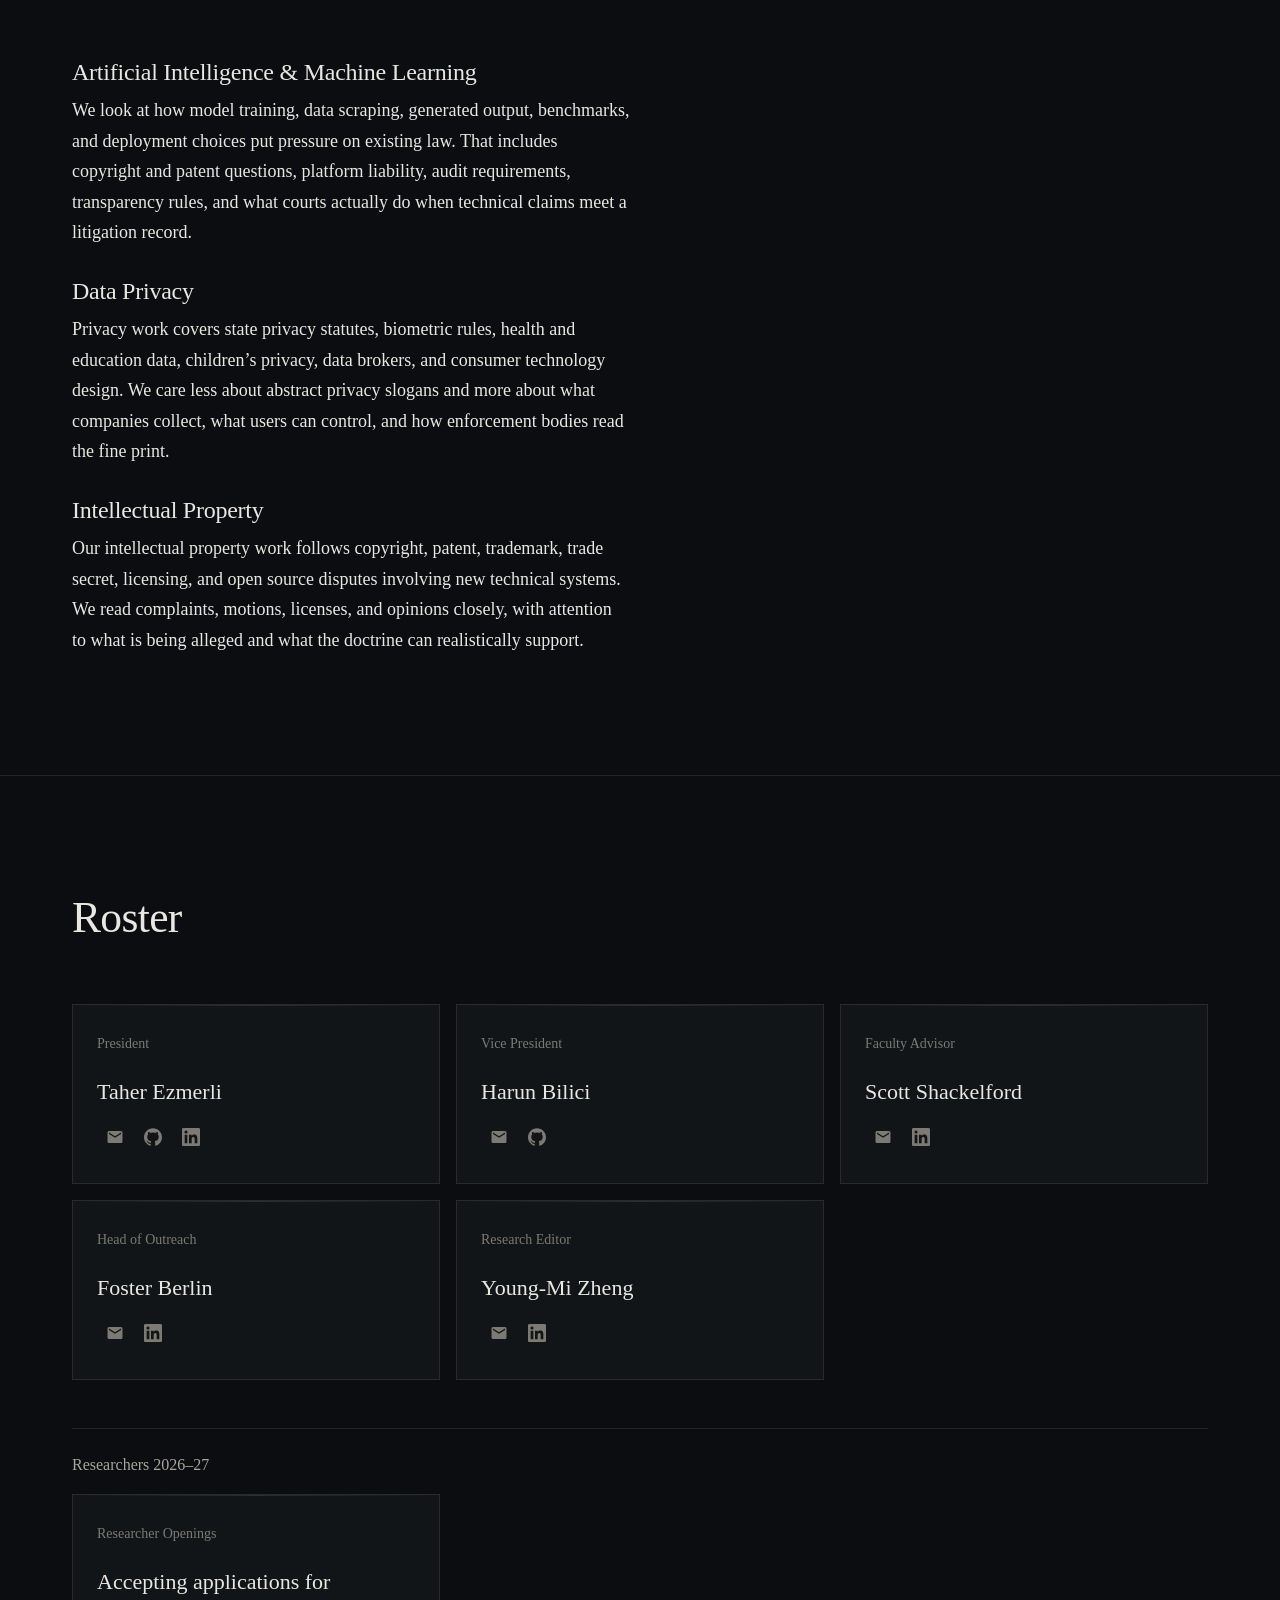
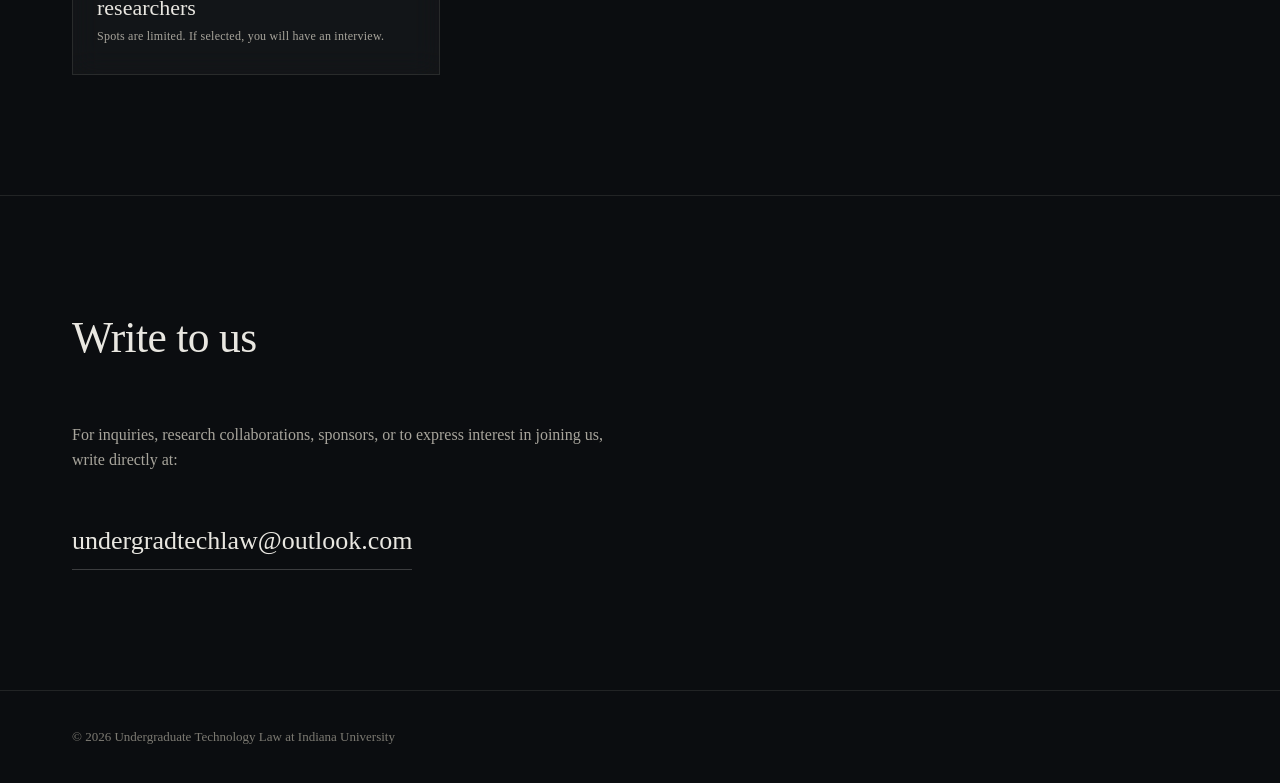
==== commit 712e2cfb: "Simplify application call to action and remove review dates" ====
--- a/index.html
+++ b/index.html
@@ -82,7 +82,7 @@
 
       <div class="cta-row single">
         <a class="cta" href="/apply">
-          <span>Apply to be a Member</span>
+          <span>Apply</span>
         </a>
       </div>
     </div>
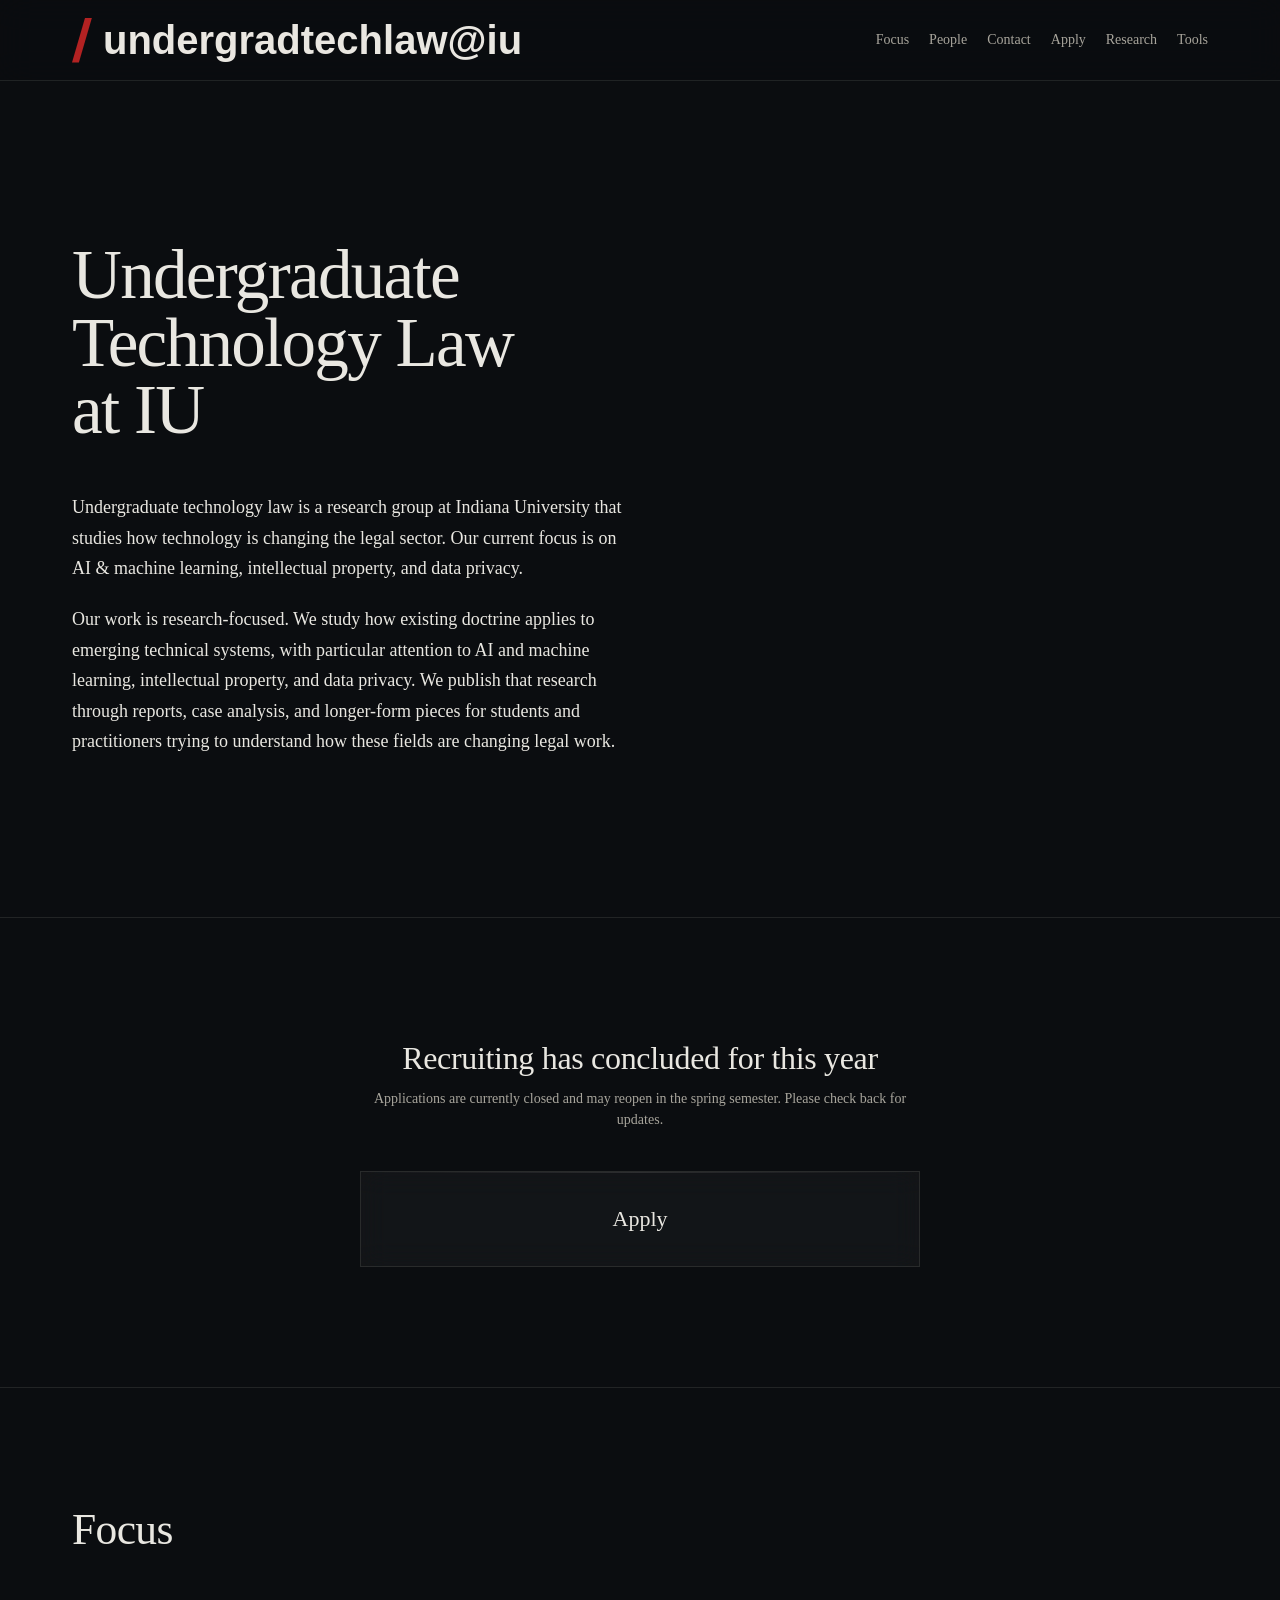
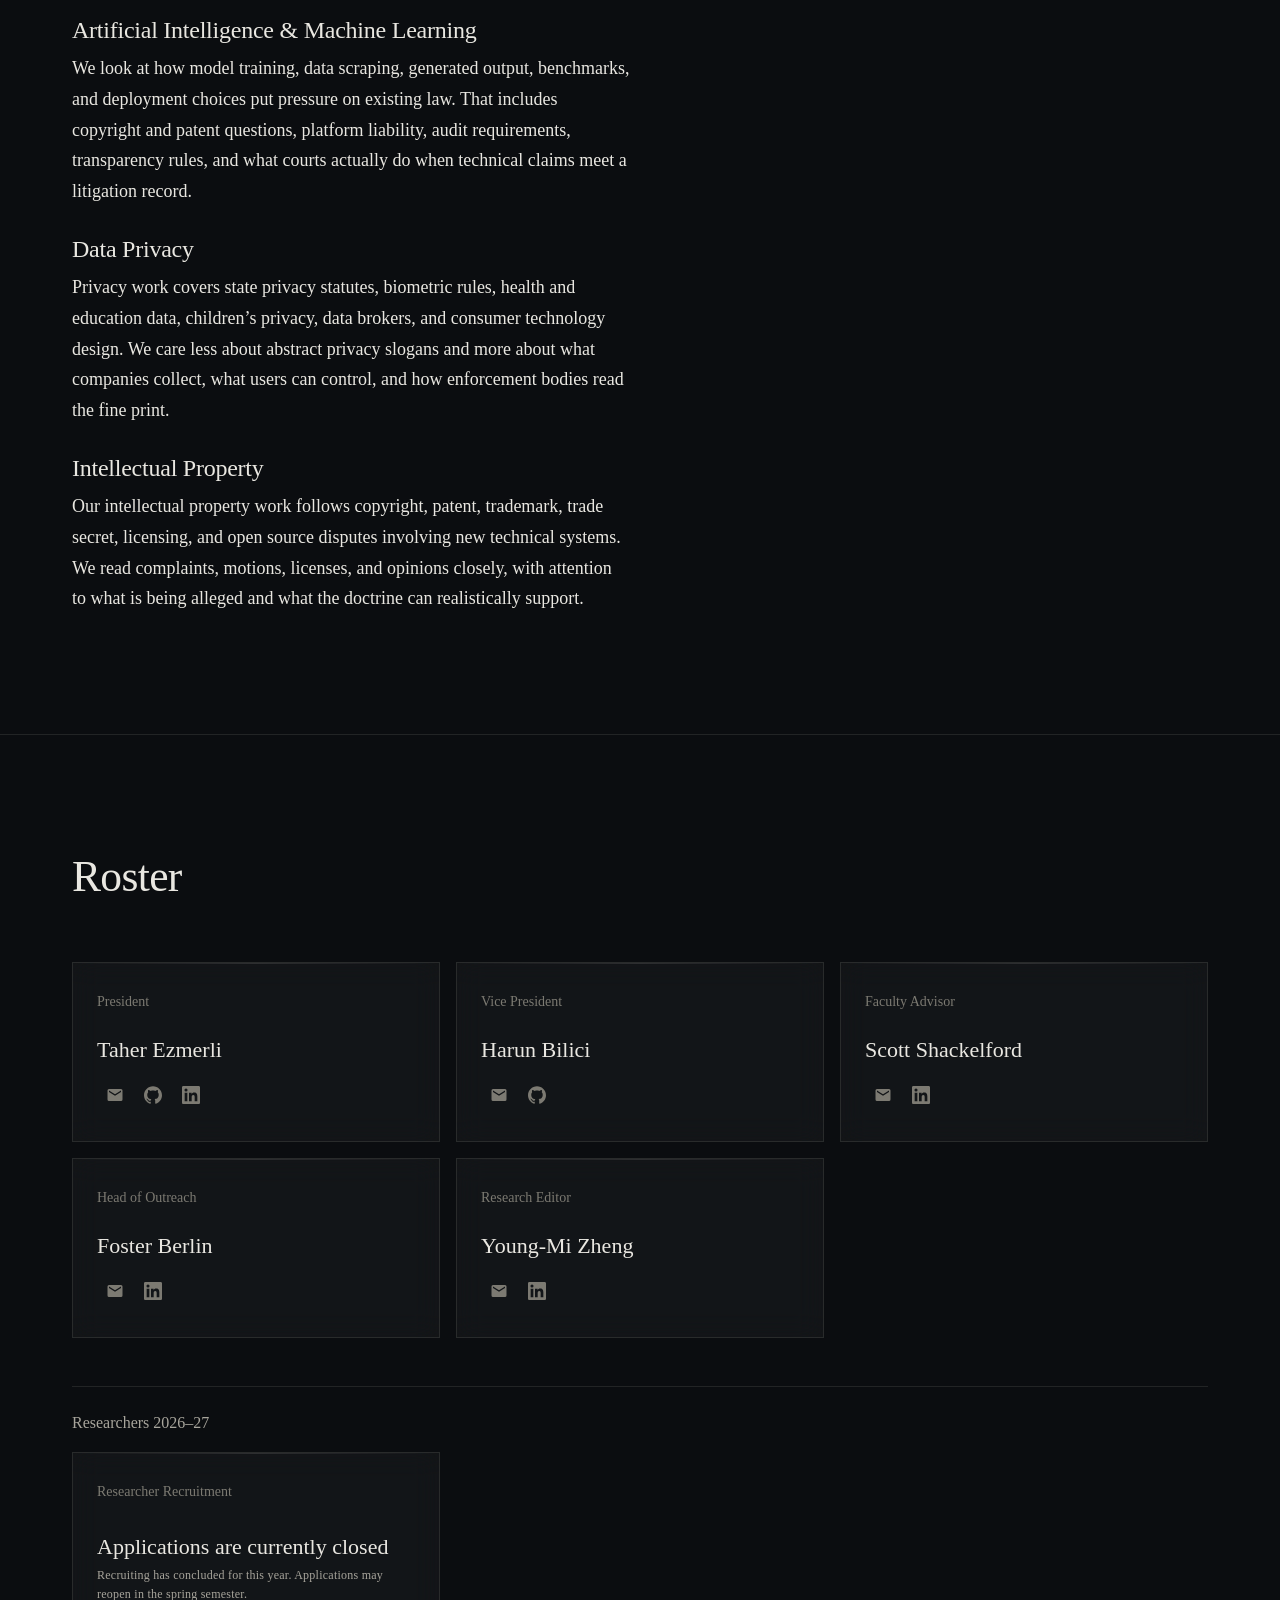
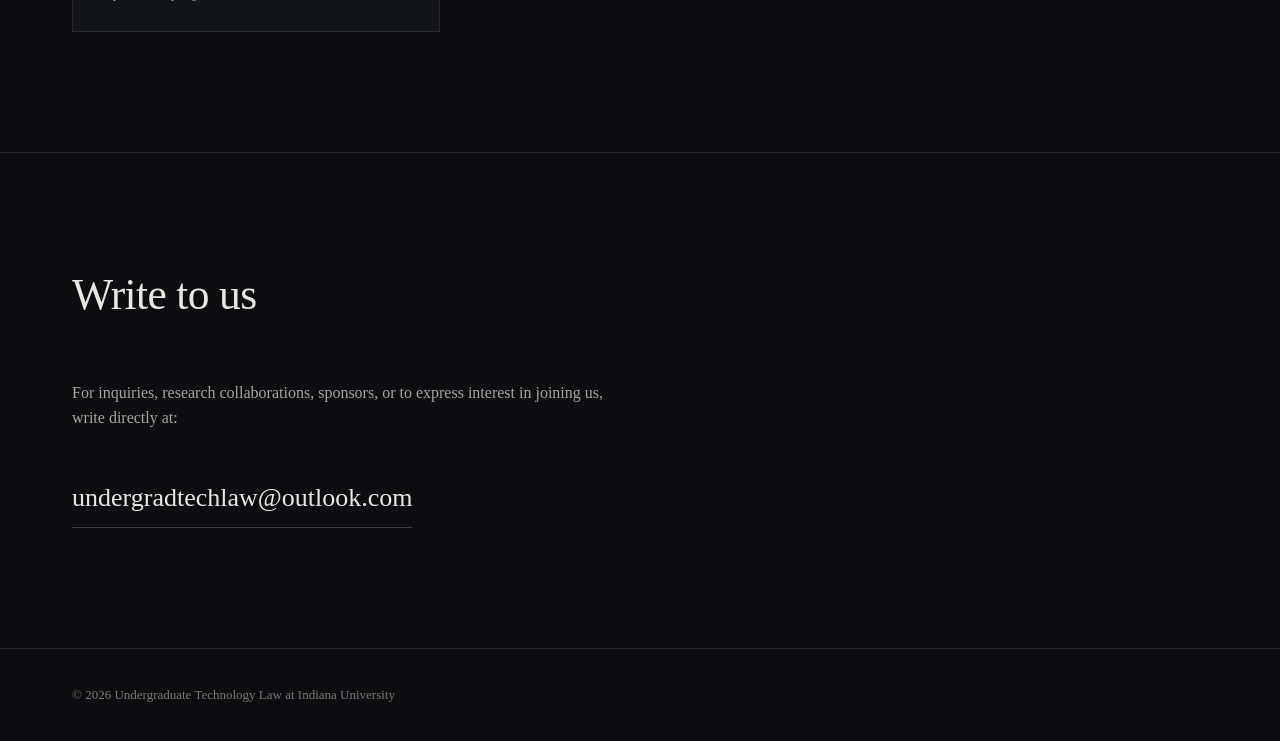
==== commit 4d193ac2: "Close recruiting with possible spring reopening notice" ====
--- a/index.html
+++ b/index.html
@@ -73,12 +73,12 @@
   </div>
 </section>
 
-<!-- Open calls -->
-<section id="apply" data-screen-label="02 Open calls">
+<!-- Membership applications -->
+<section id="apply" data-screen-label="02 Membership applications">
   <div class="wrap">
     <div class="calls" style="margin-top:0; padding-top:0; border-top:0;">
-      <h3>Member applications are open to any IU Bloomington undergraduate</h3>
-      <p class="support">You do not need a background in law to apply; we review applications on a rolling basis starting Fall 2026.</p>
+      <h3>Recruiting has concluded for this year</h3>
+      <p class="support">Applications are currently closed and may reopen in the spring semester. Please check back for updates.</p>
 
       <div class="cta-row single">
         <a class="cta" href="/apply">
@@ -212,10 +212,10 @@
 
     <div class="researchers">
       <div class="person">
-        <div class="role">Researcher Openings</div>
-        <div>
-          <div class="name">Accepting applications for researchers</div>
-          <div class="aff">Spots are limited. If selected, you will have an interview.</div>
+        <div class="role">Researcher Recruitment</div>
+        <div>
+          <div class="name">Applications are currently closed</div>
+          <div class="aff">Recruiting has concluded for this year. Applications may reopen in the spring semester.</div>
         </div>
       </div>
     </div>
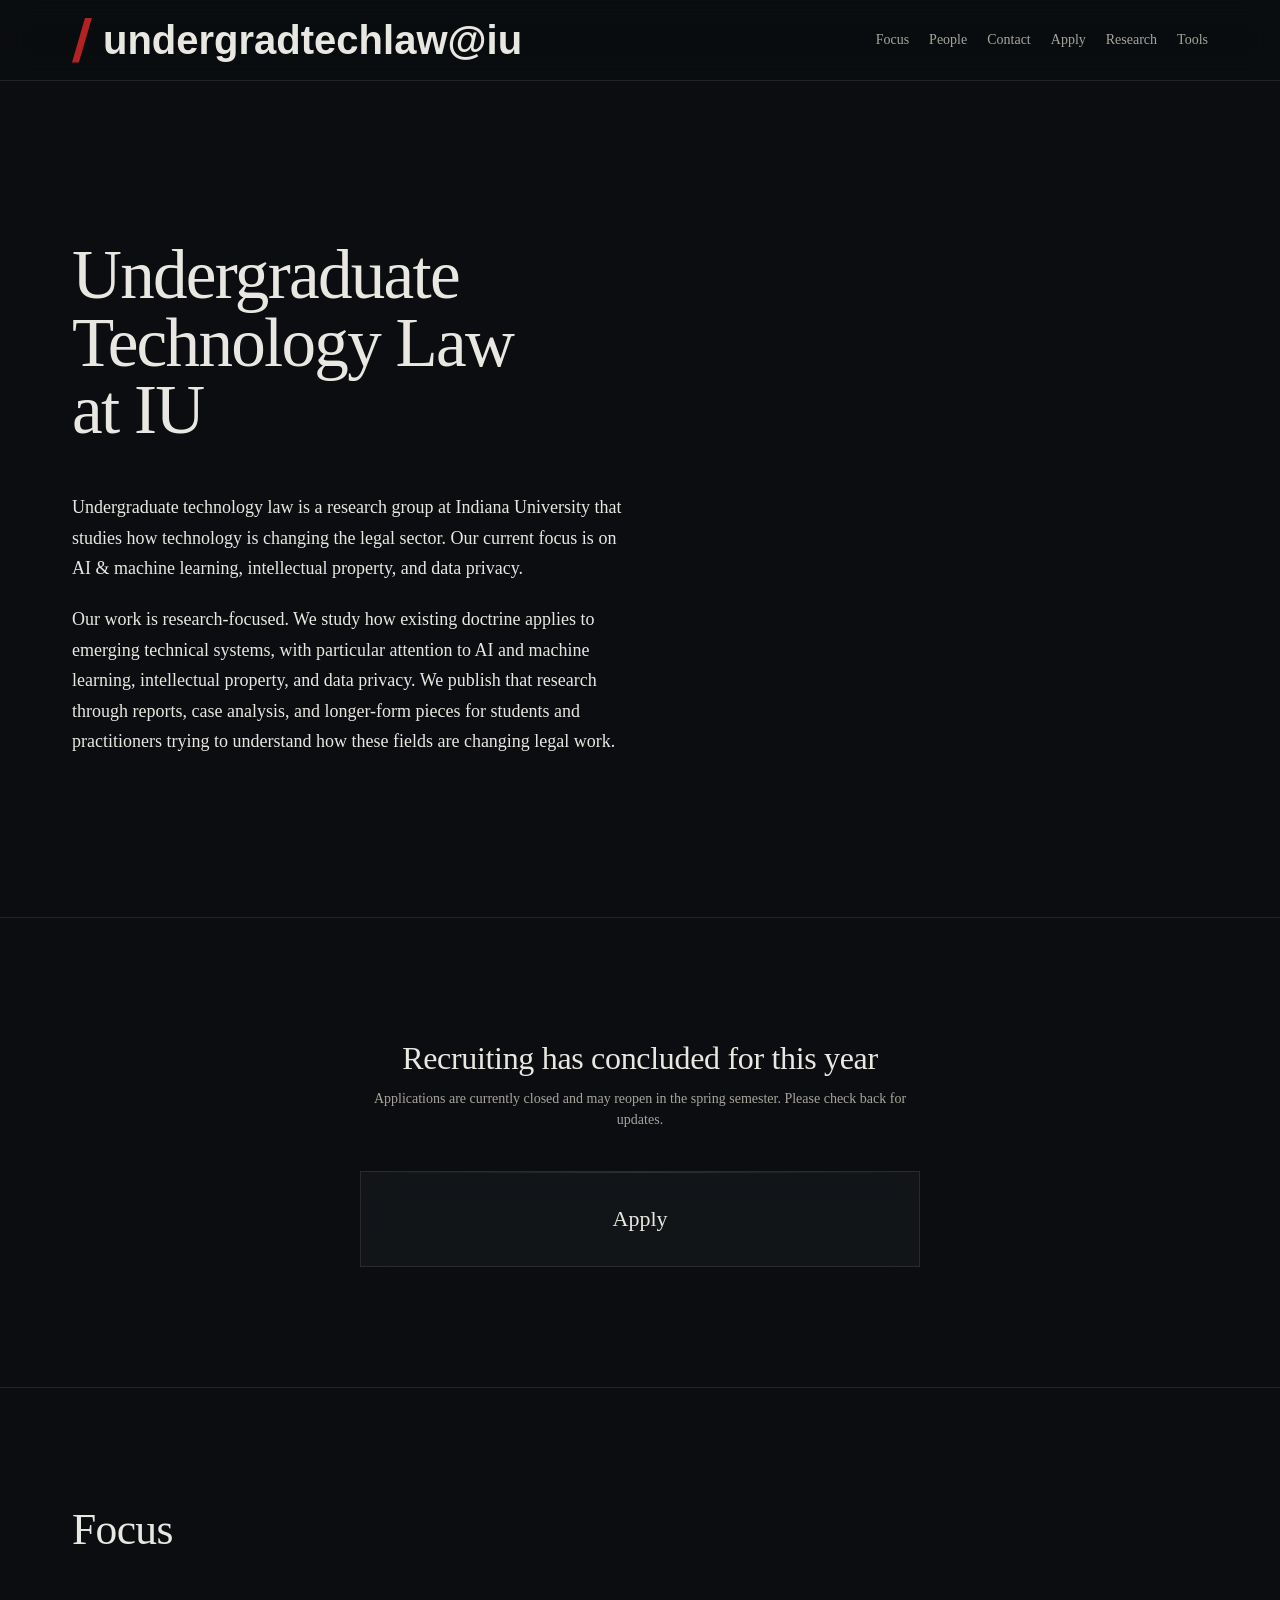
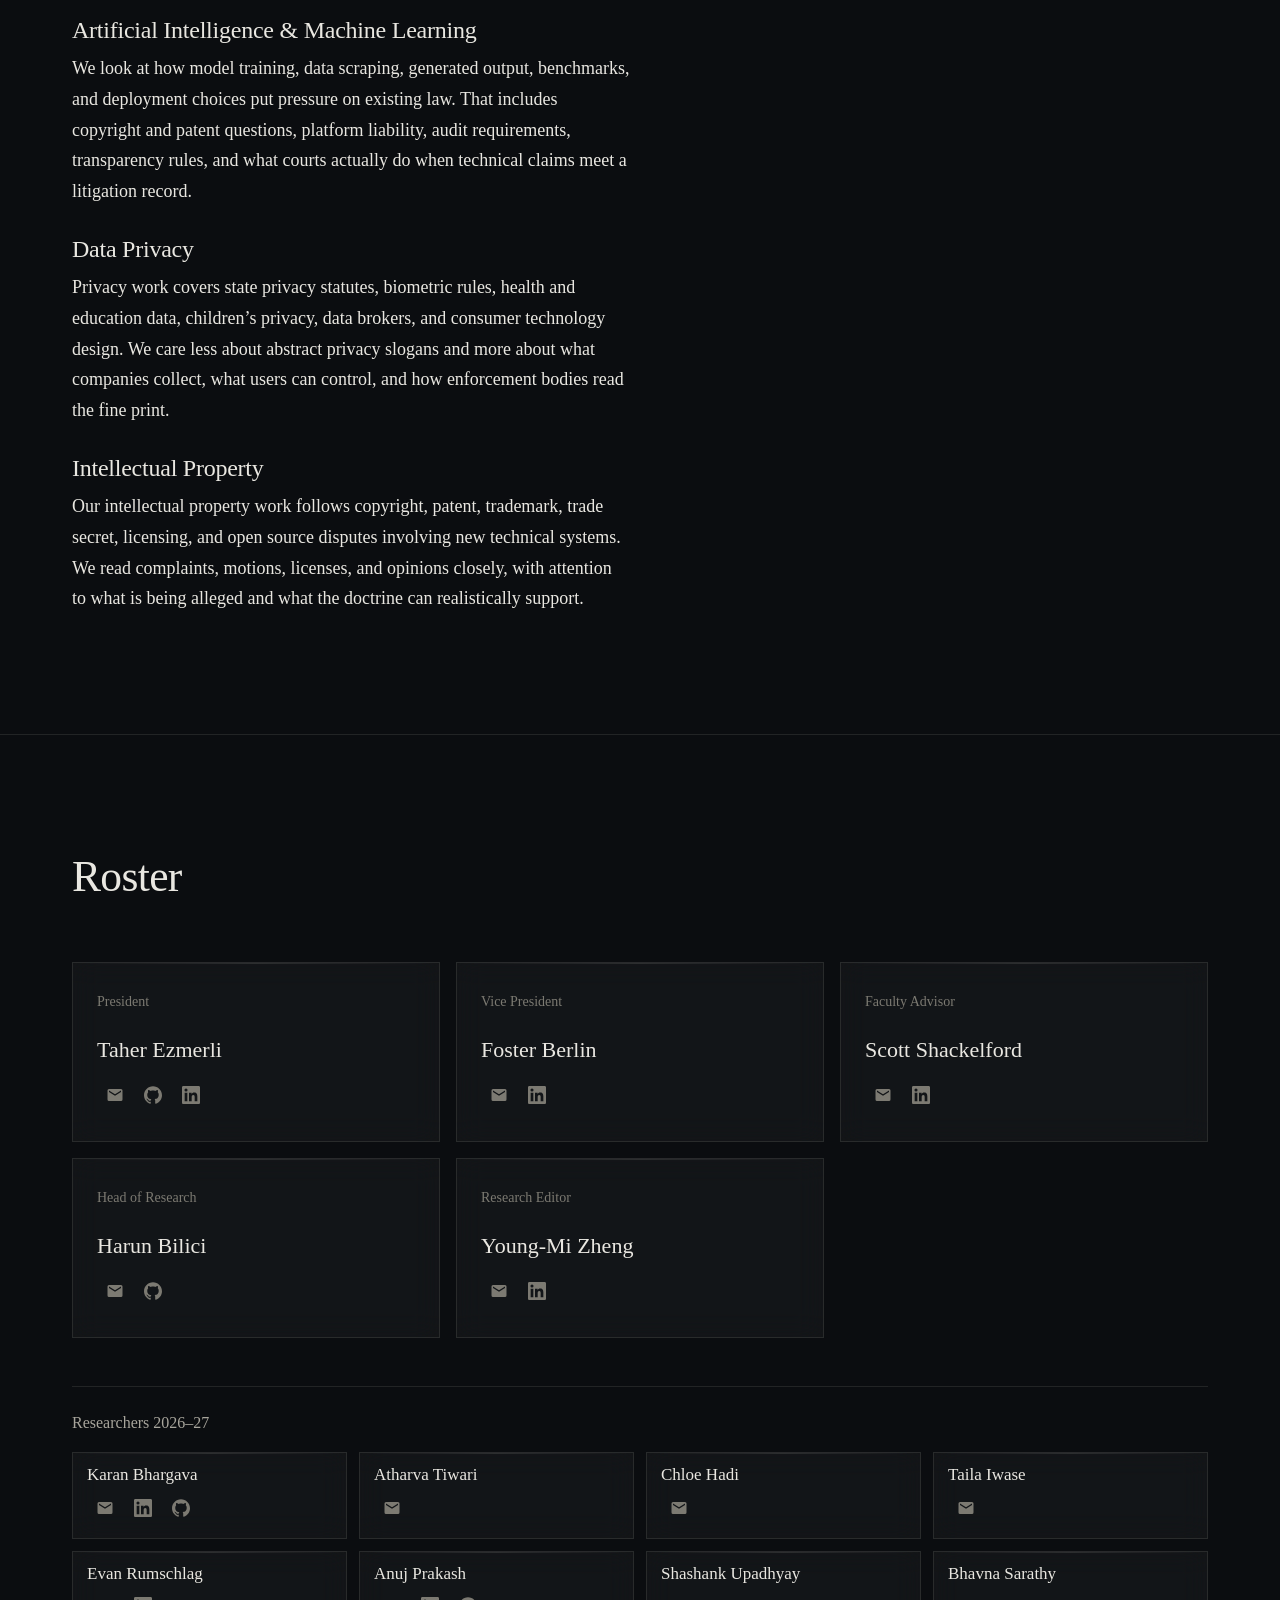
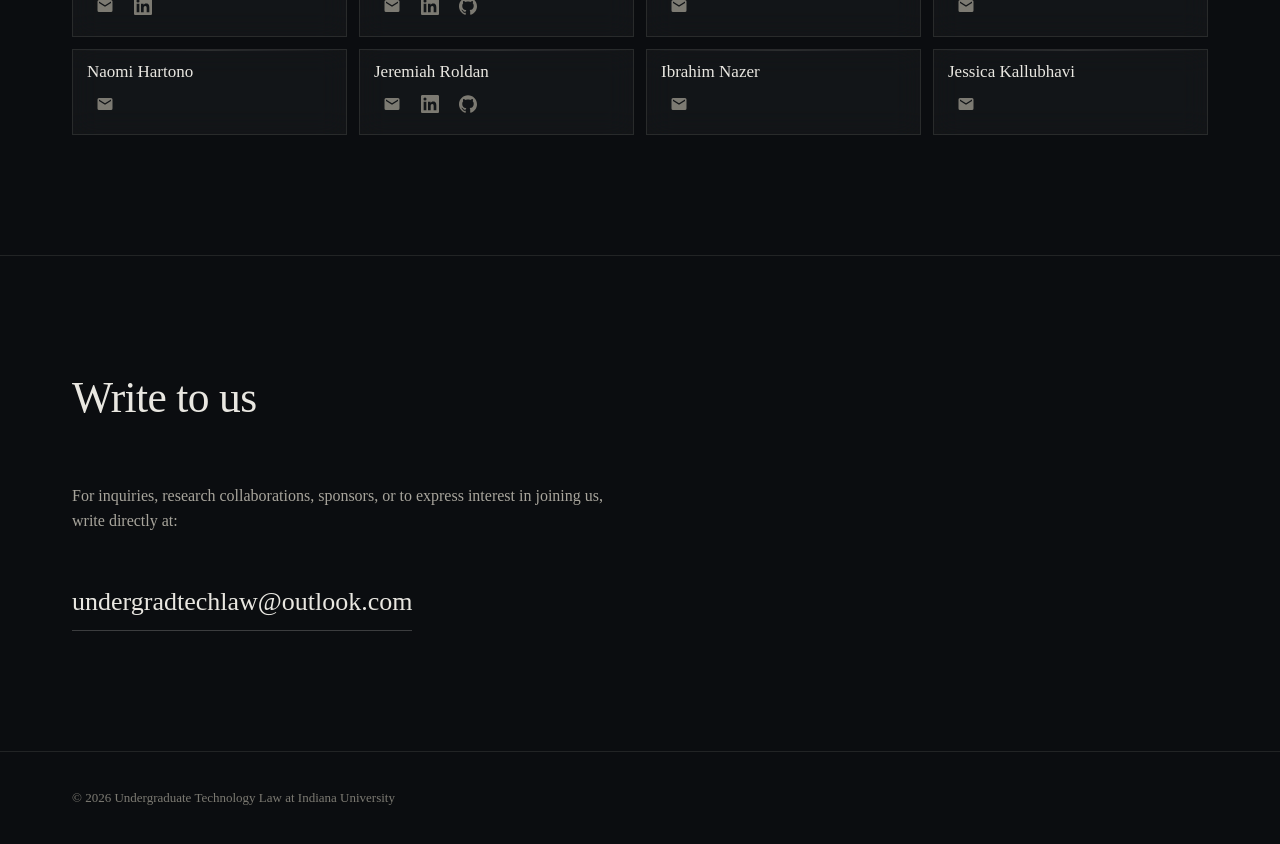
==== commit 7167a518: "Update leadership and researcher roster with compact cards and profile links" ====
--- a/index.html
+++ b/index.html
@@ -153,6 +153,34 @@
       <div class="person">
         <div class="role">Vice President</div>
         <div>
+          <div class="name">Foster Berlin</div>
+          <div class="socials">
+            <a href="mailto:fberlin@iu.edu" aria-label="Email Foster Berlin at fberlin@iu.edu" title="Email Foster Berlin">
+              <svg viewBox="0 0 24 24" xmlns="http://www.w3.org/2000/svg" aria-hidden="true"><path d="M20 4H4a2 2 0 0 0-2 2v12a2 2 0 0 0 2 2h16a2 2 0 0 0 2-2V6a2 2 0 0 0-2-2Zm0 4-8 5-8-5V6l8 5 8-5v2Z"/></svg>
+            </a>
+            <a href="https://www.linkedin.com/in/fosterberlin/" target="_blank" rel="noopener noreferrer" aria-label="Foster Berlin on LinkedIn" title="LinkedIn">
+              <svg viewBox="0 0 24 24" xmlns="http://www.w3.org/2000/svg" aria-hidden="true"><path d="M20.447 20.452h-3.554v-5.569c0-1.328-.027-3.037-1.852-3.037-1.853 0-2.136 1.445-2.136 2.939v5.667H9.351V9h3.414v1.561h.047c.476-.9 1.637-1.85 3.37-1.85 3.601 0 4.267 2.37 4.267 5.455v6.286zM5.337 7.433a2.062 2.062 0 1 1 0-4.124 2.062 2.062 0 0 1 0 4.124zM7.119 20.452H3.555V9h3.564v11.452zM22.225 0H1.771C.792 0 0 .774 0 1.729v20.542C0 23.227.792 24 1.771 24h20.451C23.2 24 24 23.227 24 22.271V1.729C24 .774 23.2 0 22.222 0h.003z"/></svg>
+            </a>
+          </div>
+        </div>
+      </div>
+      <div class="person">
+        <div class="role">Faculty Advisor</div>
+        <div>
+          <div class="name">Scott Shackelford</div>
+          <div class="socials">
+            <a href="mailto:sjshacke@iu.edu" aria-label="Email Scott Shackelford at sjshacke@iu.edu" title="Email Scott Shackelford">
+              <svg viewBox="0 0 24 24" xmlns="http://www.w3.org/2000/svg" aria-hidden="true"><path d="M20 4H4a2 2 0 0 0-2 2v12a2 2 0 0 0 2 2h16a2 2 0 0 0 2-2V6a2 2 0 0 0-2-2Zm0 4-8 5-8-5V6l8 5 8-5v2Z"/></svg>
+            </a>
+            <a href="https://www.linkedin.com/in/scott-shackelford-jd-phd-8675554/" target="_blank" rel="noopener noreferrer" aria-label="Scott Shackelford on LinkedIn" title="LinkedIn">
+              <svg viewBox="0 0 24 24" xmlns="http://www.w3.org/2000/svg" aria-hidden="true"><path d="M20.447 20.452h-3.554v-5.569c0-1.328-.027-3.037-1.852-3.037-1.853 0-2.136 1.445-2.136 2.939v5.667H9.351V9h3.414v1.561h.047c.476-.9 1.637-1.85 3.37-1.85 3.601 0 4.267 2.37 4.267 5.455v6.286zM5.337 7.433a2.062 2.062 0 1 1 0-4.124 2.062 2.062 0 0 1 0 4.124zM7.119 20.452H3.555V9h3.564v11.452zM22.225 0H1.771C.792 0 0 .774 0 1.729v20.542C0 23.227.792 24 1.771 24h20.451C23.2 24 24 23.227 24 22.271V1.729C24 .774 23.2 0 22.222 0h.003z"/></svg>
+            </a>
+          </div>
+        </div>
+      </div>
+      <div class="person">
+        <div class="role">Head of Research</div>
+        <div>
           <div class="name">Harun Bilici</div>
           <div class="socials">
             <a href="mailto:hbilici@iu.edu" aria-label="Email Harun Bilici at hbilici@iu.edu" title="Email Harun Bilici">
@@ -165,34 +193,6 @@
         </div>
       </div>
       <div class="person">
-        <div class="role">Faculty Advisor</div>
-        <div>
-          <div class="name">Scott Shackelford</div>
-          <div class="socials">
-            <a href="mailto:sjshacke@iu.edu" aria-label="Email Scott Shackelford at sjshacke@iu.edu" title="Email Scott Shackelford">
-              <svg viewBox="0 0 24 24" xmlns="http://www.w3.org/2000/svg" aria-hidden="true"><path d="M20 4H4a2 2 0 0 0-2 2v12a2 2 0 0 0 2 2h16a2 2 0 0 0 2-2V6a2 2 0 0 0-2-2Zm0 4-8 5-8-5V6l8 5 8-5v2Z"/></svg>
-            </a>
-            <a href="https://www.linkedin.com/in/scott-shackelford-jd-phd-8675554/" target="_blank" rel="noopener noreferrer" aria-label="Scott Shackelford on LinkedIn" title="LinkedIn">
-              <svg viewBox="0 0 24 24" xmlns="http://www.w3.org/2000/svg" aria-hidden="true"><path d="M20.447 20.452h-3.554v-5.569c0-1.328-.027-3.037-1.852-3.037-1.853 0-2.136 1.445-2.136 2.939v5.667H9.351V9h3.414v1.561h.047c.476-.9 1.637-1.85 3.37-1.85 3.601 0 4.267 2.37 4.267 5.455v6.286zM5.337 7.433a2.062 2.062 0 1 1 0-4.124 2.062 2.062 0 0 1 0 4.124zM7.119 20.452H3.555V9h3.564v11.452zM22.225 0H1.771C.792 0 0 .774 0 1.729v20.542C0 23.227.792 24 1.771 24h20.451C23.2 24 24 23.227 24 22.271V1.729C24 .774 23.2 0 22.222 0h.003z"/></svg>
-            </a>
-          </div>
-        </div>
-      </div>
-      <div class="person">
-        <div class="role">Head of Outreach</div>
-        <div>
-          <div class="name">Foster Berlin</div>
-          <div class="socials">
-            <a href="mailto:fberlin@iu.edu" aria-label="Email Foster Berlin at fberlin@iu.edu" title="Email Foster Berlin">
-              <svg viewBox="0 0 24 24" xmlns="http://www.w3.org/2000/svg" aria-hidden="true"><path d="M20 4H4a2 2 0 0 0-2 2v12a2 2 0 0 0 2 2h16a2 2 0 0 0 2-2V6a2 2 0 0 0-2-2Zm0 4-8 5-8-5V6l8 5 8-5v2Z"/></svg>
-            </a>
-            <a href="https://www.linkedin.com/in/fosterberlin/" target="_blank" rel="noopener noreferrer" aria-label="Foster Berlin on LinkedIn" title="LinkedIn">
-              <svg viewBox="0 0 24 24" xmlns="http://www.w3.org/2000/svg" aria-hidden="true"><path d="M20.447 20.452h-3.554v-5.569c0-1.328-.027-3.037-1.852-3.037-1.853 0-2.136 1.445-2.136 2.939v5.667H9.351V9h3.414v1.561h.047c.476-.9 1.637-1.85 3.37-1.85 3.601 0 4.267 2.37 4.267 5.455v6.286zM5.337 7.433a2.062 2.062 0 1 1 0-4.124 2.062 2.062 0 0 1 0 4.124zM7.119 20.452H3.555V9h3.564v11.452zM22.225 0H1.771C.792 0 0 .774 0 1.729v20.542C0 23.227.792 24 1.771 24h20.451C23.2 24 24 23.227 24 22.271V1.729C24 .774 23.2 0 22.222 0h.003z"/></svg>
-            </a>
-          </div>
-        </div>
-      </div>
-      <div class="person">
         <div class="role">Research Editor</div>
         <div>
           <div class="name">Young-Mi Zheng</div>
@@ -212,10 +212,144 @@
 
     <div class="researchers">
       <div class="person">
-        <div class="role">Researcher Recruitment</div>
-        <div>
-          <div class="name">Applications are currently closed</div>
-          <div class="aff">Recruiting has concluded for this year. Applications may reopen in the spring semester.</div>
+        <div>
+          <div class="name">Karan Bhargava</div>
+          <div class="socials">
+            <a href="mailto:kbharga@iu.edu" aria-label="Email Karan Bhargava at kbharga@iu.edu" title="Email Karan Bhargava">
+              <svg viewBox="0 0 24 24" xmlns="http://www.w3.org/2000/svg" aria-hidden="true"><path d="M20 4H4a2 2 0 0 0-2 2v12a2 2 0 0 0 2 2h16a2 2 0 0 0 2-2V6a2 2 0 0 0-2-2Zm0 4-8 5-8-5V6l8 5 8-5v2Z"/></svg>
+            </a>
+            <a href="https://www.linkedin.com/in/kbharga/" target="_blank" rel="noopener noreferrer" aria-label="Karan Bhargava on LinkedIn" title="LinkedIn">
+              <svg viewBox="0 0 24 24" xmlns="http://www.w3.org/2000/svg" aria-hidden="true"><path d="M20.447 20.452h-3.554v-5.569c0-1.328-.027-3.037-1.852-3.037-1.853 0-2.136 1.445-2.136 2.939v5.667H9.351V9h3.414v1.561h.047c.476-.9 1.637-1.85 3.37-1.85 3.601 0 4.267 2.37 4.267 5.455v6.286zM5.337 7.433a2.062 2.062 0 1 1 0-4.124 2.062 2.062 0 0 1 0 4.124zM7.119 20.452H3.555V9h3.564v11.452zM22.225 0H1.771C.792 0 0 .774 0 1.729v20.542C0 23.227.792 24 1.771 24h20.451C23.2 24 24 23.227 24 22.271V1.729C24 .774 23.2 0 22.222 0h.003z"/></svg>
+            </a>
+            <a href="https://github.com/karanb-07" target="_blank" rel="noopener noreferrer" aria-label="Karan Bhargava on GitHub" title="GitHub">
+              <svg viewBox="0 0 24 24" xmlns="http://www.w3.org/2000/svg" aria-hidden="true"><path d="M12 .297c-6.63 0-12 5.373-12 12 0 5.303 3.438 9.8 8.205 11.385.6.113.82-.258.82-.577 0-.285-.01-1.04-.015-2.04-3.338.724-4.042-1.61-4.042-1.61-.546-1.385-1.335-1.755-1.335-1.755-1.087-.744.084-.729.084-.729 1.205.084 1.838 1.236 1.838 1.236 1.07 1.835 2.809 1.305 3.495.998.108-.776.417-1.305.76-1.605-2.665-.305-5.467-1.334-5.467-5.93 0-1.31.465-2.38 1.235-3.22-.135-.303-.54-1.523.105-3.176 0 0 1.005-.322 3.3 1.23.96-.267 1.98-.4 3-.405 1.02.005 2.04.138 3 .405 2.28-1.552 3.285-1.23 3.285-1.23.645 1.653.24 2.873.12 3.176.765.84 1.23 1.91 1.23 3.22 0 4.61-2.805 5.625-5.475 5.92.42.36.81 1.096.81 2.22 0 1.606-.015 2.896-.015 3.286 0 .315.21.69.825.57C20.565 22.092 24 17.592 24 12.297c0-6.627-5.373-12-12-12"/></svg>
+            </a>
+          </div>
+        </div>
+      </div>
+      <div class="person">
+        <div>
+          <div class="name">Atharva Tiwari</div>
+          <div class="socials">
+            <a href="mailto:attiwari@iu.edu" aria-label="Email Atharva Tiwari at attiwari@iu.edu" title="Email Atharva Tiwari">
+              <svg viewBox="0 0 24 24" xmlns="http://www.w3.org/2000/svg" aria-hidden="true"><path d="M20 4H4a2 2 0 0 0-2 2v12a2 2 0 0 0 2 2h16a2 2 0 0 0 2-2V6a2 2 0 0 0-2-2Zm0 4-8 5-8-5V6l8 5 8-5v2Z"/></svg>
+            </a>
+          </div>
+        </div>
+      </div>
+      <div class="person">
+        <div>
+          <div class="name">Chloe Hadi</div>
+          <div class="socials">
+            <a href="mailto:clhadi@iu.edu" aria-label="Email Chloe Hadi at clhadi@iu.edu" title="Email Chloe Hadi">
+              <svg viewBox="0 0 24 24" xmlns="http://www.w3.org/2000/svg" aria-hidden="true"><path d="M20 4H4a2 2 0 0 0-2 2v12a2 2 0 0 0 2 2h16a2 2 0 0 0 2-2V6a2 2 0 0 0-2-2Zm0 4-8 5-8-5V6l8 5 8-5v2Z"/></svg>
+            </a>
+          </div>
+        </div>
+      </div>
+      <div class="person">
+        <div>
+          <div class="name">Taila Iwase</div>
+          <div class="socials">
+            <a href="mailto:tiwase@iu.edu" aria-label="Email Taila Iwase at tiwase@iu.edu" title="Email Taila Iwase">
+              <svg viewBox="0 0 24 24" xmlns="http://www.w3.org/2000/svg" aria-hidden="true"><path d="M20 4H4a2 2 0 0 0-2 2v12a2 2 0 0 0 2 2h16a2 2 0 0 0 2-2V6a2 2 0 0 0-2-2Zm0 4-8 5-8-5V6l8 5 8-5v2Z"/></svg>
+            </a>
+          </div>
+        </div>
+      </div>
+      <div class="person">
+        <div>
+          <div class="name">Evan Rumschlag</div>
+          <div class="socials">
+            <a href="mailto:emrumsch@iu.edu" aria-label="Email Evan Rumschlag at emrumsch@iu.edu" title="Email Evan Rumschlag">
+              <svg viewBox="0 0 24 24" xmlns="http://www.w3.org/2000/svg" aria-hidden="true"><path d="M20 4H4a2 2 0 0 0-2 2v12a2 2 0 0 0 2 2h16a2 2 0 0 0 2-2V6a2 2 0 0 0-2-2Zm0 4-8 5-8-5V6l8 5 8-5v2Z"/></svg>
+            </a>
+            <a href="https://www.linkedin.com/in/evan-rumschlag-5a6b08384/" target="_blank" rel="noopener noreferrer" aria-label="Evan Rumschlag on LinkedIn" title="LinkedIn">
+              <svg viewBox="0 0 24 24" xmlns="http://www.w3.org/2000/svg" aria-hidden="true"><path d="M20.447 20.452h-3.554v-5.569c0-1.328-.027-3.037-1.852-3.037-1.853 0-2.136 1.445-2.136 2.939v5.667H9.351V9h3.414v1.561h.047c.476-.9 1.637-1.85 3.37-1.85 3.601 0 4.267 2.37 4.267 5.455v6.286zM5.337 7.433a2.062 2.062 0 1 1 0-4.124 2.062 2.062 0 0 1 0 4.124zM7.119 20.452H3.555V9h3.564v11.452zM22.225 0H1.771C.792 0 0 .774 0 1.729v20.542C0 23.227.792 24 1.771 24h20.451C23.2 24 24 23.227 24 22.271V1.729C24 .774 23.2 0 22.222 0h.003z"/></svg>
+            </a>
+          </div>
+        </div>
+      </div>
+      <div class="person">
+        <div>
+          <div class="name">Anuj Prakash</div>
+          <div class="socials">
+            <a href="mailto:asprakas@iu.edu" aria-label="Email Anuj Prakash at asprakas@iu.edu" title="Email Anuj Prakash">
+              <svg viewBox="0 0 24 24" xmlns="http://www.w3.org/2000/svg" aria-hidden="true"><path d="M20 4H4a2 2 0 0 0-2 2v12a2 2 0 0 0 2 2h16a2 2 0 0 0 2-2V6a2 2 0 0 0-2-2Zm0 4-8 5-8-5V6l8 5 8-5v2Z"/></svg>
+            </a>
+            <a href="https://www.linkedin.com/in/anujsp/" target="_blank" rel="noopener noreferrer" aria-label="Anuj Prakash on LinkedIn" title="LinkedIn">
+              <svg viewBox="0 0 24 24" xmlns="http://www.w3.org/2000/svg" aria-hidden="true"><path d="M20.447 20.452h-3.554v-5.569c0-1.328-.027-3.037-1.852-3.037-1.853 0-2.136 1.445-2.136 2.939v5.667H9.351V9h3.414v1.561h.047c.476-.9 1.637-1.85 3.37-1.85 3.601 0 4.267 2.37 4.267 5.455v6.286zM5.337 7.433a2.062 2.062 0 1 1 0-4.124 2.062 2.062 0 0 1 0 4.124zM7.119 20.452H3.555V9h3.564v11.452zM22.225 0H1.771C.792 0 0 .774 0 1.729v20.542C0 23.227.792 24 1.771 24h20.451C23.2 24 24 23.227 24 22.271V1.729C24 .774 23.2 0 22.222 0h.003z"/></svg>
+            </a>
+            <a href="https://github.com/ANUJSP25" target="_blank" rel="noopener noreferrer" aria-label="Anuj Prakash on GitHub" title="GitHub">
+              <svg viewBox="0 0 24 24" xmlns="http://www.w3.org/2000/svg" aria-hidden="true"><path d="M12 .297c-6.63 0-12 5.373-12 12 0 5.303 3.438 9.8 8.205 11.385.6.113.82-.258.82-.577 0-.285-.01-1.04-.015-2.04-3.338.724-4.042-1.61-4.042-1.61-.546-1.385-1.335-1.755-1.335-1.755-1.087-.744.084-.729.084-.729 1.205.084 1.838 1.236 1.838 1.236 1.07 1.835 2.809 1.305 3.495.998.108-.776.417-1.305.76-1.605-2.665-.305-5.467-1.334-5.467-5.93 0-1.31.465-2.38 1.235-3.22-.135-.303-.54-1.523.105-3.176 0 0 1.005-.322 3.3 1.23.96-.267 1.98-.4 3-.405 1.02.005 2.04.138 3 .405 2.28-1.552 3.285-1.23 3.285-1.23.645 1.653.24 2.873.12 3.176.765.84 1.23 1.91 1.23 3.22 0 4.61-2.805 5.625-5.475 5.92.42.36.81 1.096.81 2.22 0 1.606-.015 2.896-.015 3.286 0 .315.21.69.825.57C20.565 22.092 24 17.592 24 12.297c0-6.627-5.373-12-12-12"/></svg>
+            </a>
+          </div>
+        </div>
+      </div>
+      <div class="person">
+        <div>
+          <div class="name">Shashank Upadhyay</div>
+          <div class="socials">
+            <a href="mailto:shaupad@iu.edu" aria-label="Email Shashank Upadhyay at shaupad@iu.edu" title="Email Shashank Upadhyay">
+              <svg viewBox="0 0 24 24" xmlns="http://www.w3.org/2000/svg" aria-hidden="true"><path d="M20 4H4a2 2 0 0 0-2 2v12a2 2 0 0 0 2 2h16a2 2 0 0 0 2-2V6a2 2 0 0 0-2-2Zm0 4-8 5-8-5V6l8 5 8-5v2Z"/></svg>
+            </a>
+          </div>
+        </div>
+      </div>
+      <div class="person">
+        <div>
+          <div class="name">Bhavna Sarathy</div>
+          <div class="socials">
+            <a href="mailto:bsarathy@iu.edu" aria-label="Email Bhavna Sarathy at bsarathy@iu.edu" title="Email Bhavna Sarathy">
+              <svg viewBox="0 0 24 24" xmlns="http://www.w3.org/2000/svg" aria-hidden="true"><path d="M20 4H4a2 2 0 0 0-2 2v12a2 2 0 0 0 2 2h16a2 2 0 0 0 2-2V6a2 2 0 0 0-2-2Zm0 4-8 5-8-5V6l8 5 8-5v2Z"/></svg>
+            </a>
+          </div>
+        </div>
+      </div>
+      <div class="person">
+        <div>
+          <div class="name">Naomi Hartono</div>
+          <div class="socials">
+            <a href="mailto:nhartono@iu.edu" aria-label="Email Naomi Hartono at nhartono@iu.edu" title="Email Naomi Hartono">
+              <svg viewBox="0 0 24 24" xmlns="http://www.w3.org/2000/svg" aria-hidden="true"><path d="M20 4H4a2 2 0 0 0-2 2v12a2 2 0 0 0 2 2h16a2 2 0 0 0 2-2V6a2 2 0 0 0-2-2Zm0 4-8 5-8-5V6l8 5 8-5v2Z"/></svg>
+            </a>
+          </div>
+        </div>
+      </div>
+      <div class="person">
+        <div>
+          <div class="name">Jeremiah Roldan</div>
+          <div class="socials">
+            <a href="mailto:jdroldan@iu.edu" aria-label="Email Jeremiah Roldan at jdroldan@iu.edu" title="Email Jeremiah Roldan">
+              <svg viewBox="0 0 24 24" xmlns="http://www.w3.org/2000/svg" aria-hidden="true"><path d="M20 4H4a2 2 0 0 0-2 2v12a2 2 0 0 0 2 2h16a2 2 0 0 0 2-2V6a2 2 0 0 0-2-2Zm0 4-8 5-8-5V6l8 5 8-5v2Z"/></svg>
+            </a>
+            <a href="https://www.linkedin.com/in/jeremiahdroldan/" target="_blank" rel="noopener noreferrer" aria-label="Jeremiah Roldan on LinkedIn" title="LinkedIn">
+              <svg viewBox="0 0 24 24" xmlns="http://www.w3.org/2000/svg" aria-hidden="true"><path d="M20.447 20.452h-3.554v-5.569c0-1.328-.027-3.037-1.852-3.037-1.853 0-2.136 1.445-2.136 2.939v5.667H9.351V9h3.414v1.561h.047c.476-.9 1.637-1.85 3.37-1.85 3.601 0 4.267 2.37 4.267 5.455v6.286zM5.337 7.433a2.062 2.062 0 1 1 0-4.124 2.062 2.062 0 0 1 0 4.124zM7.119 20.452H3.555V9h3.564v11.452zM22.225 0H1.771C.792 0 0 .774 0 1.729v20.542C0 23.227.792 24 1.771 24h20.451C23.2 24 24 23.227 24 22.271V1.729C24 .774 23.2 0 22.222 0h.003z"/></svg>
+            </a>
+            <a href="https://github.com/jdr1214" target="_blank" rel="noopener noreferrer" aria-label="Jeremiah Roldan on GitHub" title="GitHub">
+              <svg viewBox="0 0 24 24" xmlns="http://www.w3.org/2000/svg" aria-hidden="true"><path d="M12 .297c-6.63 0-12 5.373-12 12 0 5.303 3.438 9.8 8.205 11.385.6.113.82-.258.82-.577 0-.285-.01-1.04-.015-2.04-3.338.724-4.042-1.61-4.042-1.61-.546-1.385-1.335-1.755-1.335-1.755-1.087-.744.084-.729.084-.729 1.205.084 1.838 1.236 1.838 1.236 1.07 1.835 2.809 1.305 3.495.998.108-.776.417-1.305.76-1.605-2.665-.305-5.467-1.334-5.467-5.93 0-1.31.465-2.38 1.235-3.22-.135-.303-.54-1.523.105-3.176 0 0 1.005-.322 3.3 1.23.96-.267 1.98-.4 3-.405 1.02.005 2.04.138 3 .405 2.28-1.552 3.285-1.23 3.285-1.23.645 1.653.24 2.873.12 3.176.765.84 1.23 1.91 1.23 3.22 0 4.61-2.805 5.625-5.475 5.92.42.36.81 1.096.81 2.22 0 1.606-.015 2.896-.015 3.286 0 .315.21.69.825.57C20.565 22.092 24 17.592 24 12.297c0-6.627-5.373-12-12-12"/></svg>
+            </a>
+          </div>
+        </div>
+      </div>
+      <div class="person">
+        <div>
+          <div class="name">Ibrahim Nazer</div>
+          <div class="socials">
+            <a href="mailto:ibynazer@iu.edu" aria-label="Email Ibrahim Nazer at ibynazer@iu.edu" title="Email Ibrahim Nazer">
+              <svg viewBox="0 0 24 24" xmlns="http://www.w3.org/2000/svg" aria-hidden="true"><path d="M20 4H4a2 2 0 0 0-2 2v12a2 2 0 0 0 2 2h16a2 2 0 0 0 2-2V6a2 2 0 0 0-2-2Zm0 4-8 5-8-5V6l8 5 8-5v2Z"/></svg>
+            </a>
+          </div>
+        </div>
+      </div>
+      <div class="person">
+        <div>
+          <div class="name">Jessica Kallubhavi</div>
+          <div class="socials">
+            <a href="mailto:jeskallu@iu.edu" aria-label="Email Jessica Kallubhavi at jeskallu@iu.edu" title="Email Jessica Kallubhavi">
+              <svg viewBox="0 0 24 24" xmlns="http://www.w3.org/2000/svg" aria-hidden="true"><path d="M20 4H4a2 2 0 0 0-2 2v12a2 2 0 0 0 2 2h16a2 2 0 0 0 2-2V6a2 2 0 0 0-2-2Zm0 4-8 5-8-5V6l8 5 8-5v2Z"/></svg>
+            </a>
+          </div>
         </div>
       </div>
     </div>
--- a/home.css
+++ b/home.css
@@ -180,8 +180,8 @@
 }
 .researchers {
   display: grid;
-  grid-template-columns: repeat(3, 1fr);
-  gap: 16px;
+  grid-template-columns: repeat(4, minmax(0, 1fr));
+  gap: 12px;
 }
 .person {
   background: var(--glass-bg);
@@ -254,6 +254,16 @@
   display: block;
   fill: currentColor;
 }
+.researchers .person {
+  padding: 12px 14px;
+  min-height: 0;
+}
+.researchers .name {
+  font-size: 17px;
+}
+.researchers .socials {
+  margin-top: 4px;
+}
 @media (max-width: 1000px) {
   .leaders { grid-template-columns: repeat(2, 1fr); }
   .researchers { grid-template-columns: repeat(2, 1fr); }
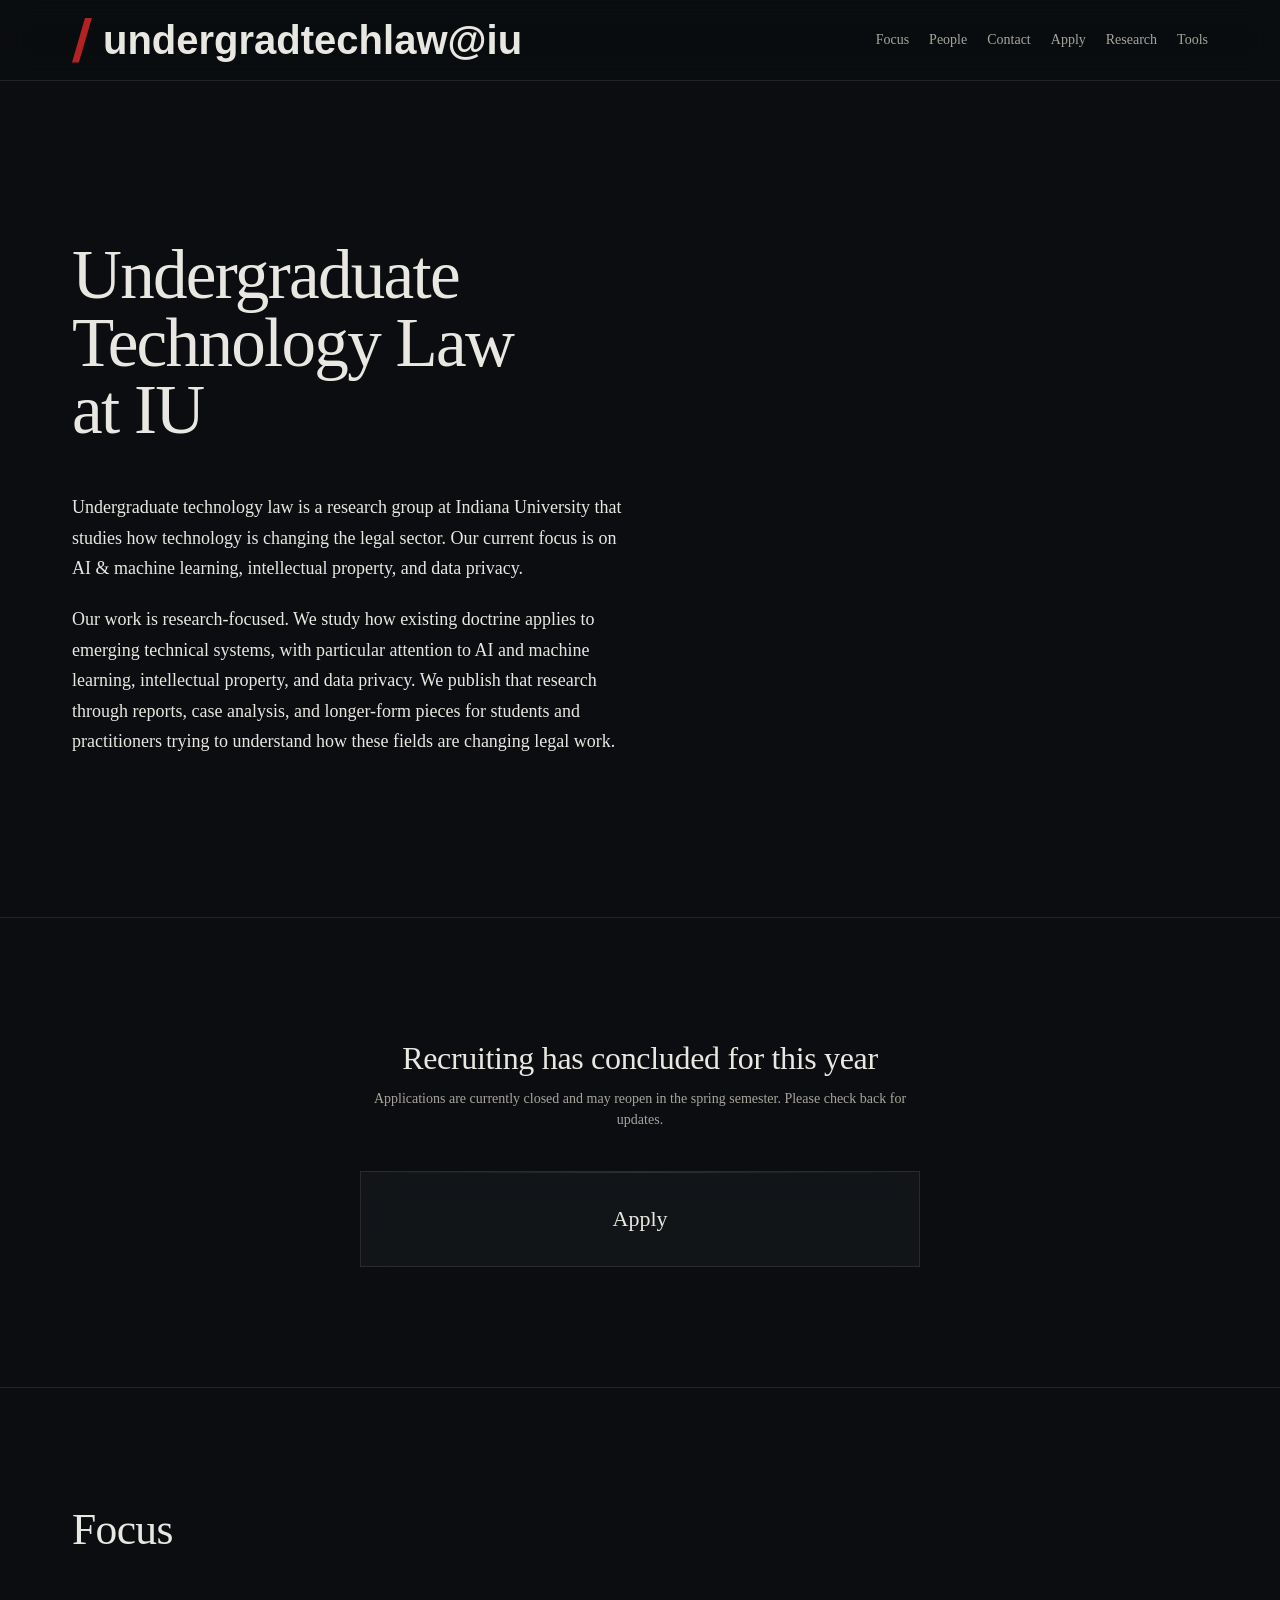
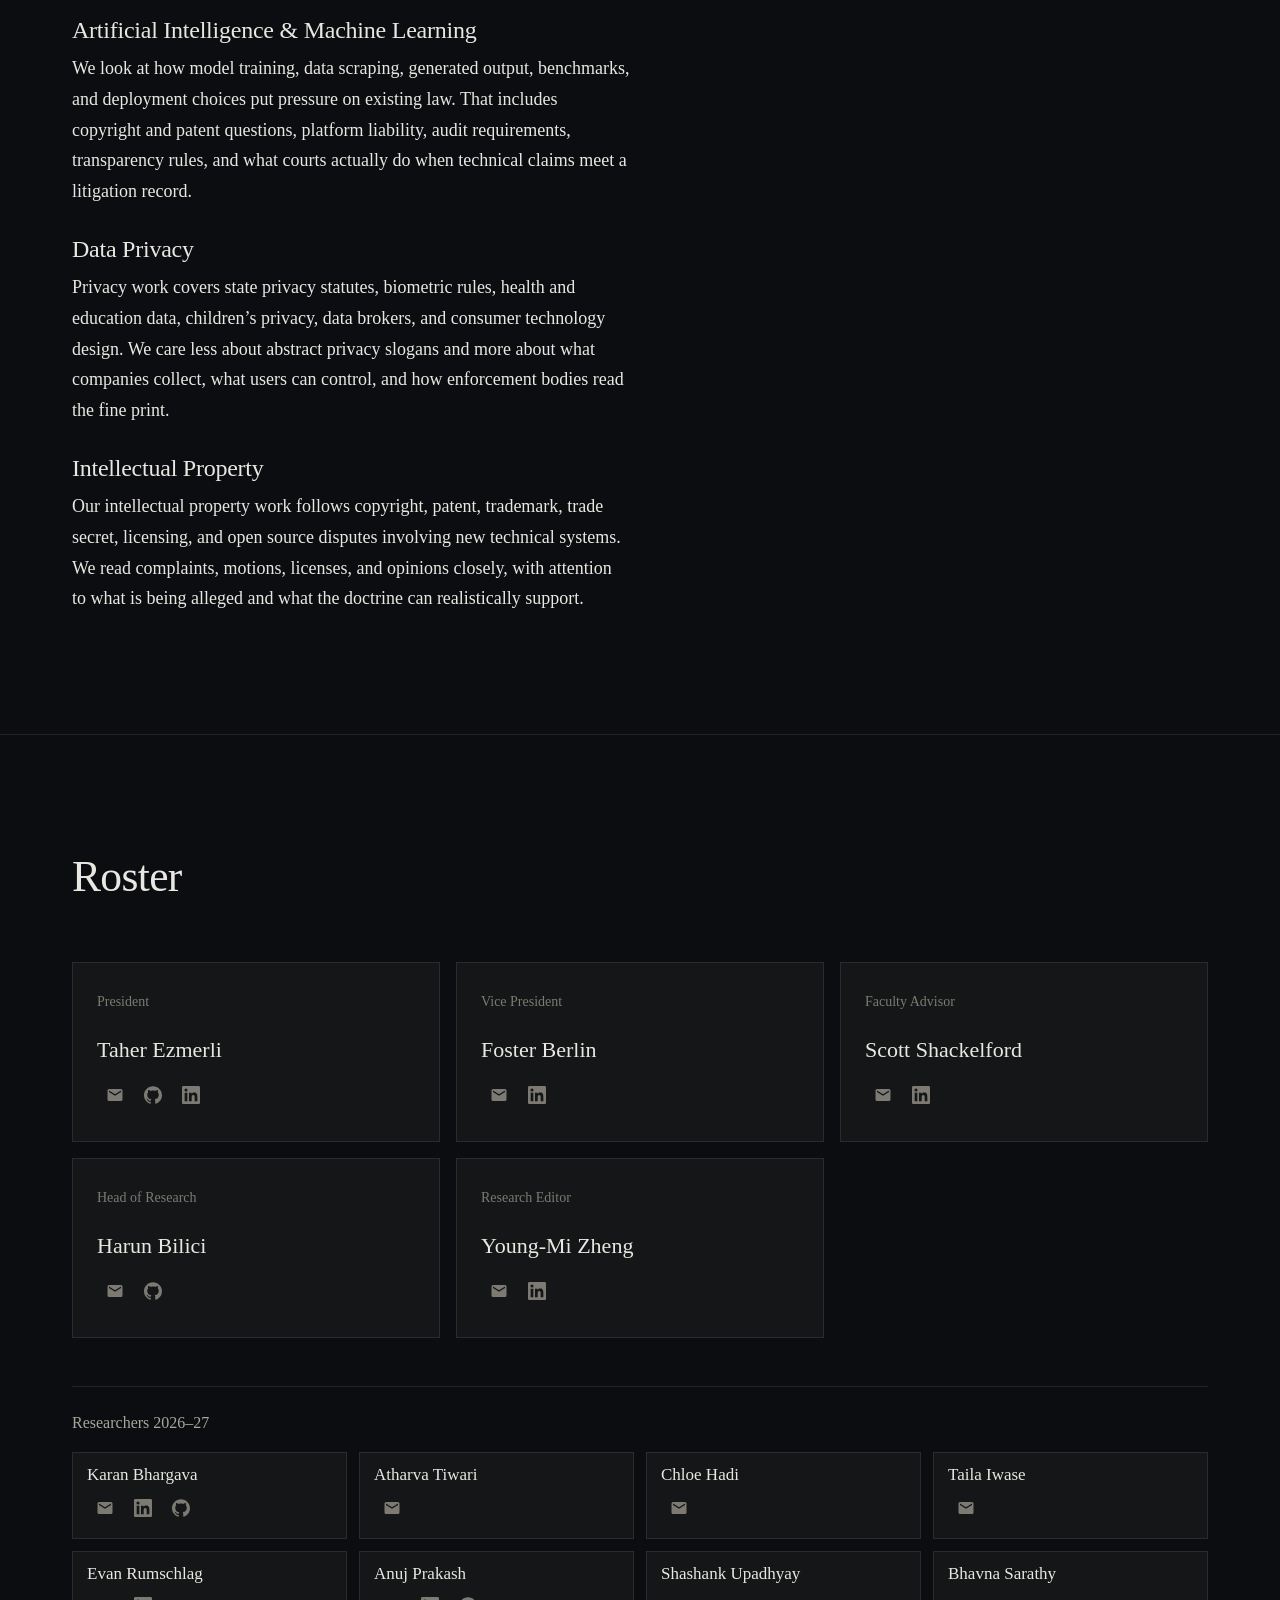
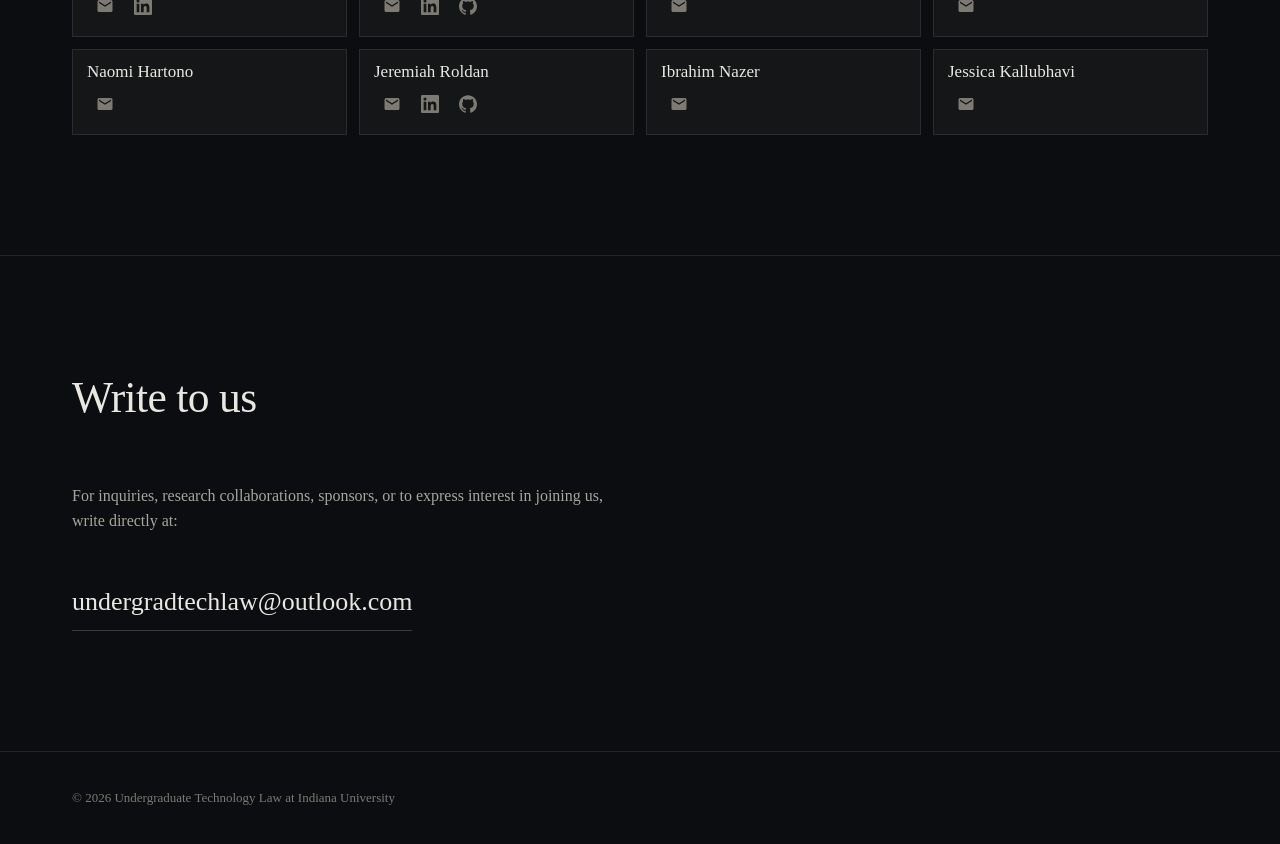
==== commit 28107d2b: "Remove card hover layers and refresh cached homepage styles" ====
--- a/index.html
+++ b/index.html
@@ -30,7 +30,7 @@
 <meta name="twitter:image" content="https://www.undergradtechlaw.org/assets/site-image.png">
 <meta name="twitter:image:alt" content="Red slash mark for Undergraduate Technology Law at IU">
 <link rel="stylesheet" href="site-chrome.css">
-<link rel="stylesheet" href="home.css">
+<link rel="stylesheet" href="home.css?v=20261021-static-cards">
 <script type="application/ld+json">
 {
   "@context": "https://schema.org",
--- a/home.css
+++ b/home.css
@@ -2,15 +2,6 @@
    Home page layout for Undergraduate Technology Law at IU.
    Shared chrome, nav, type, and footer live in site-chrome.css.
    ============================================================ */
-
-.person {
-  transition: background 360ms ease, border-color 360ms ease, box-shadow 360ms ease, transform 360ms ease;
-}
-.person:hover {
-  border-color: var(--glass-border-hover);
-  box-shadow: inset 0 1px 0 var(--glass-highlight), 0 30px 50px -22px rgba(0,0,0,0.6);
-  transform: translateY(-2px);
-}
 
 .home-page .sec-head {
   display: block;
@@ -185,25 +176,12 @@
 }
 .person {
   background: var(--glass-bg);
-  backdrop-filter: blur(14px) saturate(140%);
-  -webkit-backdrop-filter: blur(14px) saturate(140%);
   border: 1px solid var(--glass-border);
   padding: 28px 24px;
   min-height: 180px;
   display: flex;
   flex-direction: column;
   justify-content: space-between;
-  position: relative;
-}
-.person::before {
-  content: "";
-  position: absolute;
-  left: 0;
-  right: 0;
-  top: 0;
-  height: 1px;
-  background: linear-gradient(to right, transparent, var(--glass-highlight), transparent);
-  pointer-events: none;
 }
 .person .role {
   font-family: var(--serif);
@@ -237,11 +215,10 @@
   display: inline-flex;
   align-items: center;
   justify-content: center;
-  transition: color 200ms ease, transform 200ms ease;
+  transition: color 200ms ease;
 }
 .person .socials a:hover {
   color: var(--ink);
-  transform: translateY(-2px);
 }
 .person .socials a:focus-visible {
   color: var(--ink);
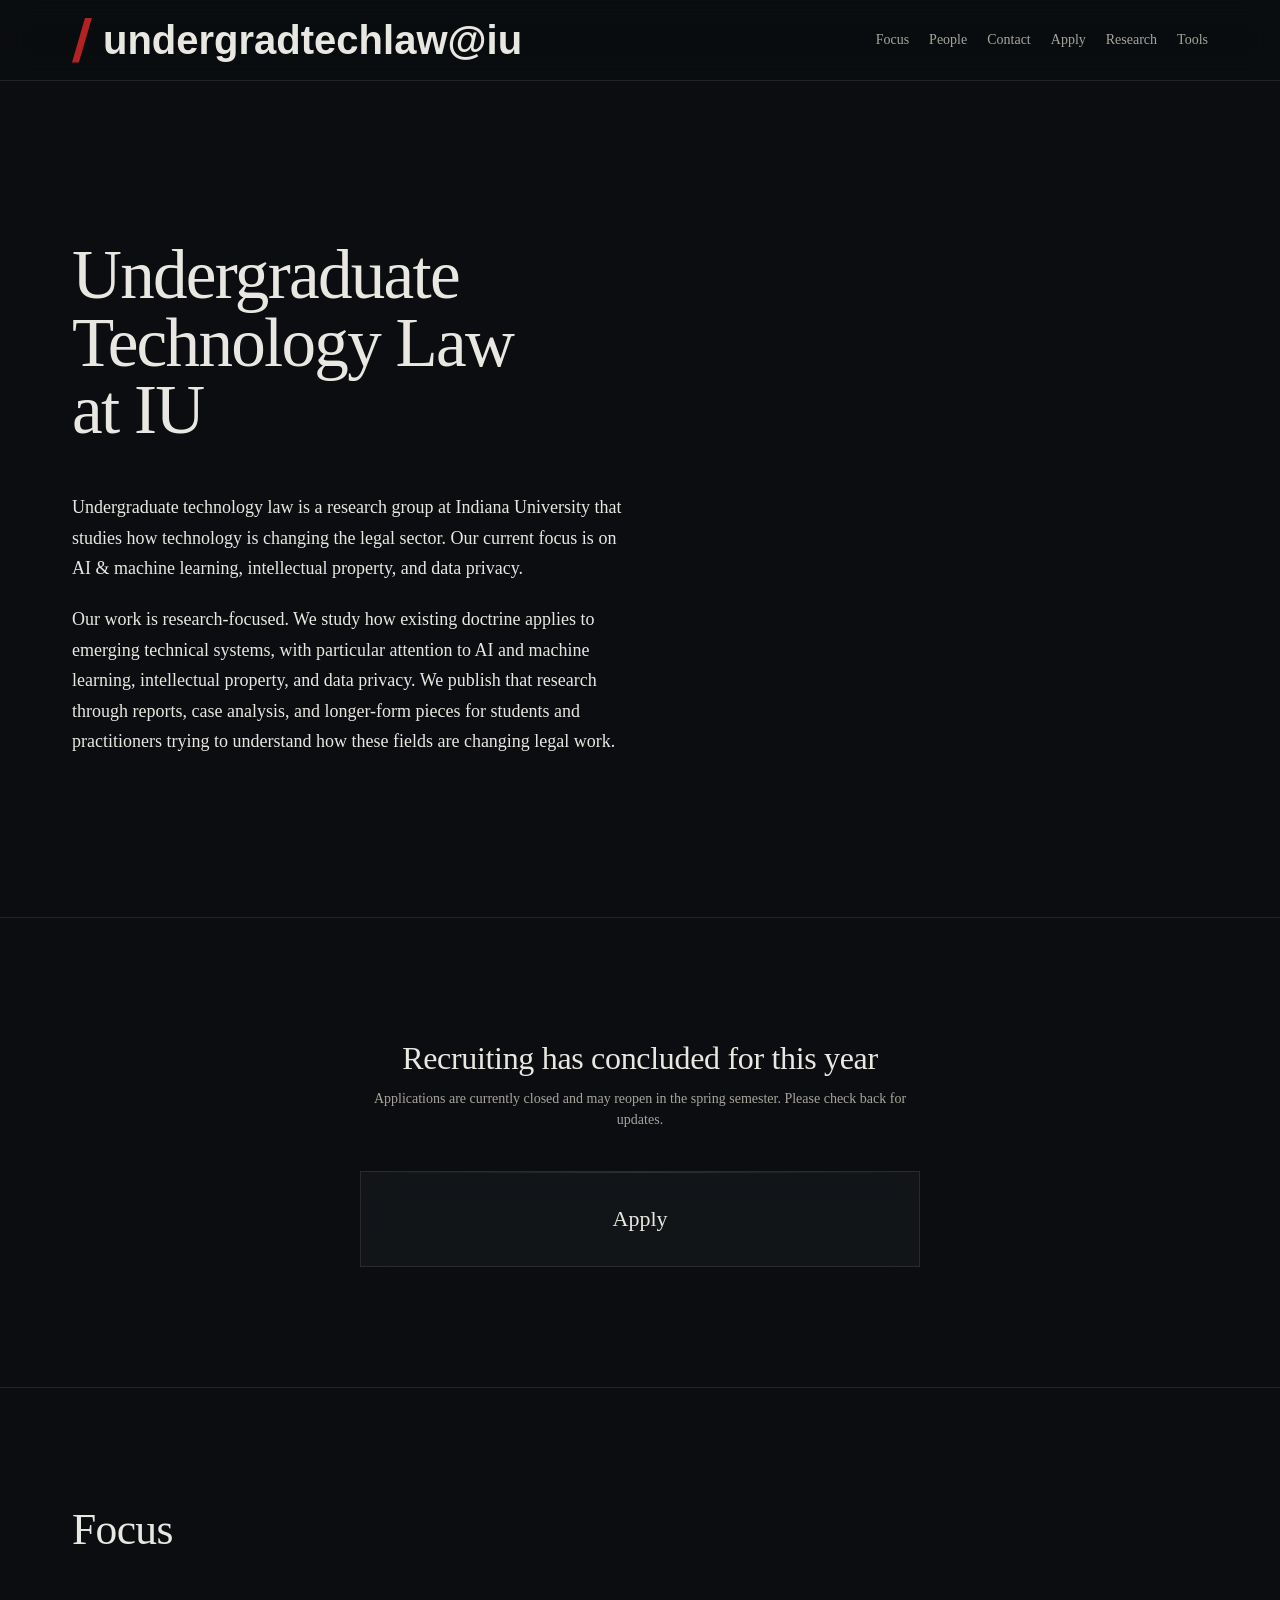
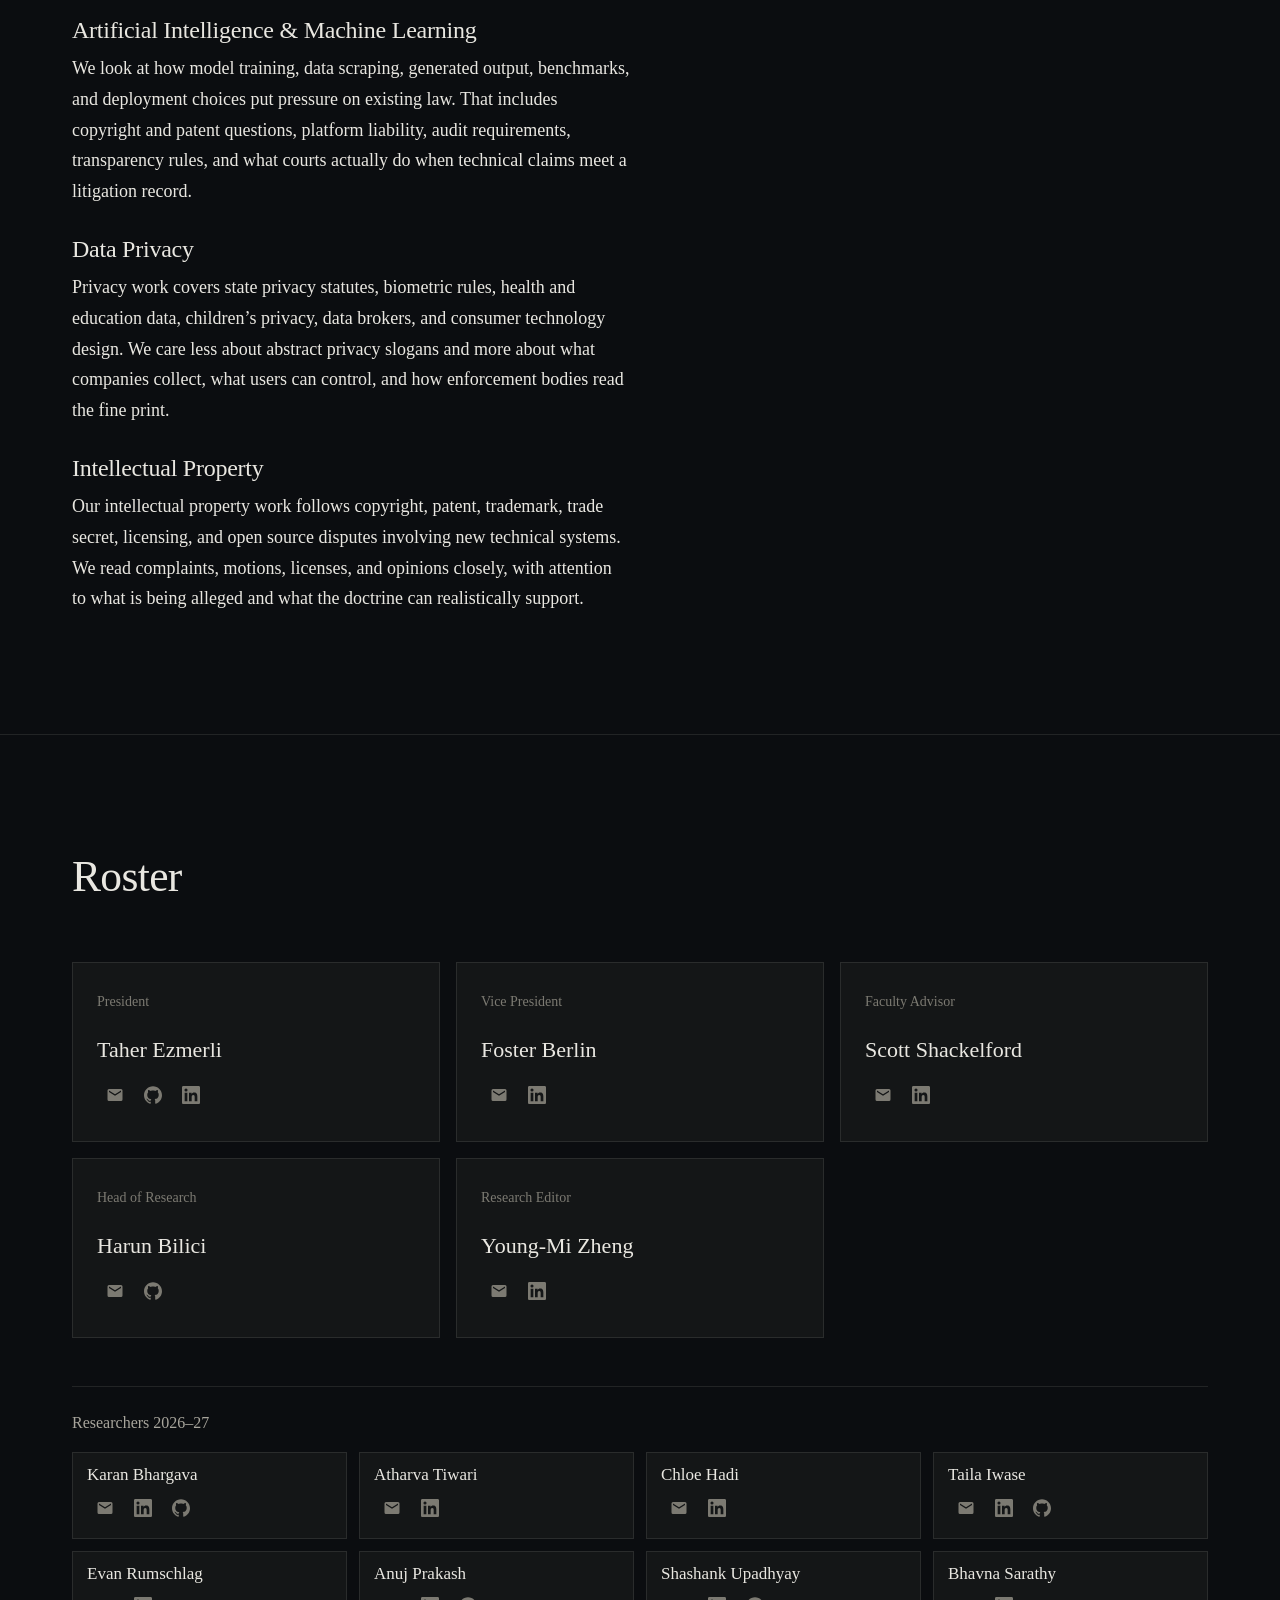
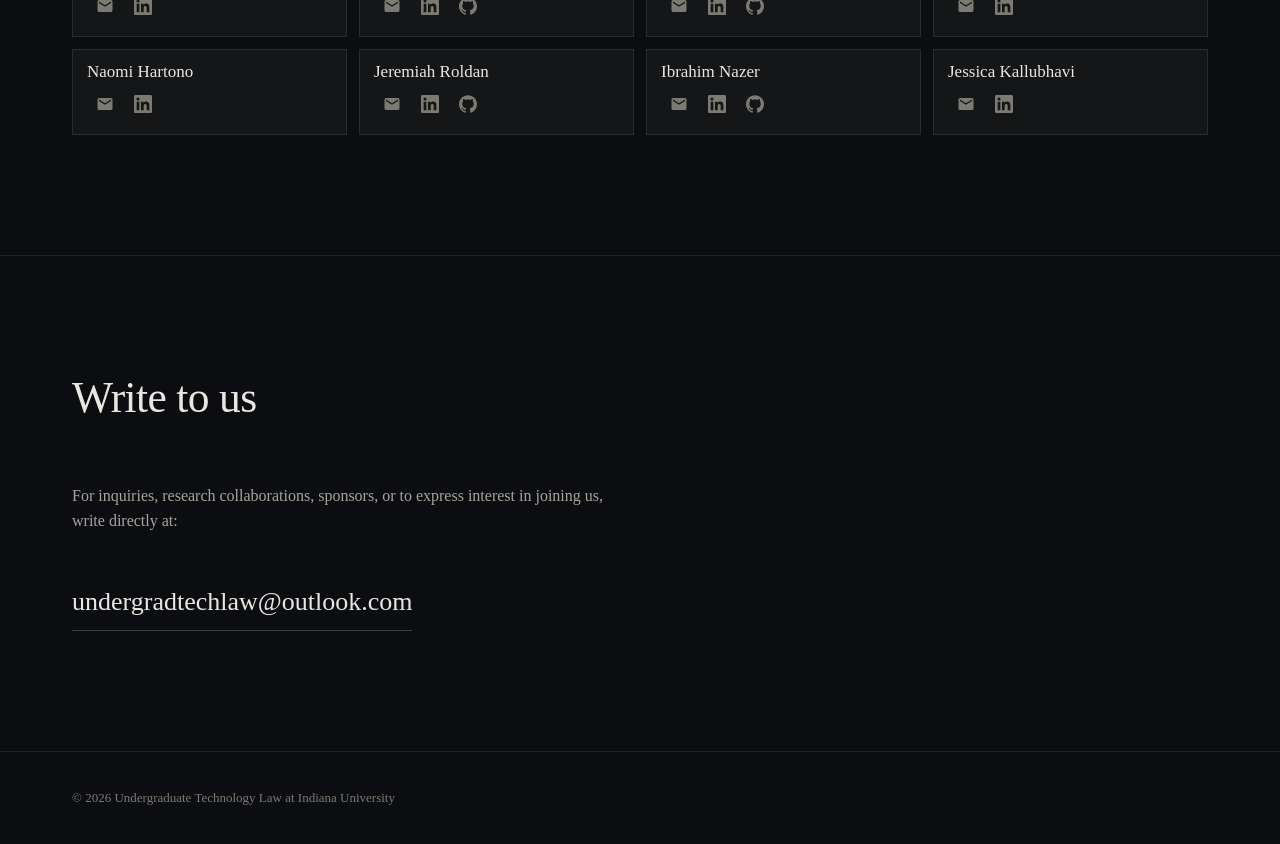
==== commit 871f922f: "Add researcher LinkedIn and GitHub profile links" ====
--- a/index.html
+++ b/index.html
@@ -234,6 +234,9 @@
             <a href="mailto:attiwari@iu.edu" aria-label="Email Atharva Tiwari at attiwari@iu.edu" title="Email Atharva Tiwari">
               <svg viewBox="0 0 24 24" xmlns="http://www.w3.org/2000/svg" aria-hidden="true"><path d="M20 4H4a2 2 0 0 0-2 2v12a2 2 0 0 0 2 2h16a2 2 0 0 0 2-2V6a2 2 0 0 0-2-2Zm0 4-8 5-8-5V6l8 5 8-5v2Z"/></svg>
             </a>
+            <a href="https://www.linkedin.com/in/atharvaakt/" target="_blank" rel="noopener noreferrer" aria-label="Atharva Tiwari on LinkedIn" title="LinkedIn">
+              <svg viewBox="0 0 24 24" xmlns="http://www.w3.org/2000/svg" aria-hidden="true"><path d="M20.447 20.452h-3.554v-5.569c0-1.328-.027-3.037-1.852-3.037-1.853 0-2.136 1.445-2.136 2.939v5.667H9.351V9h3.414v1.561h.047c.476-.9 1.637-1.85 3.37-1.85 3.601 0 4.267 2.37 4.267 5.455v6.286zM5.337 7.433a2.062 2.062 0 1 1 0-4.124 2.062 2.062 0 0 1 0 4.124zM7.119 20.452H3.555V9h3.564v11.452zM22.225 0H1.771C.792 0 0 .774 0 1.729v20.542C0 23.227.792 24 1.771 24h20.451C23.2 24 24 23.227 24 22.271V1.729C24 .774 23.2 0 22.222 0h.003z"/></svg>
+            </a>
           </div>
         </div>
       </div>
@@ -244,6 +247,9 @@
             <a href="mailto:clhadi@iu.edu" aria-label="Email Chloe Hadi at clhadi@iu.edu" title="Email Chloe Hadi">
               <svg viewBox="0 0 24 24" xmlns="http://www.w3.org/2000/svg" aria-hidden="true"><path d="M20 4H4a2 2 0 0 0-2 2v12a2 2 0 0 0 2 2h16a2 2 0 0 0 2-2V6a2 2 0 0 0-2-2Zm0 4-8 5-8-5V6l8 5 8-5v2Z"/></svg>
             </a>
+            <a href="https://www.linkedin.com/in/chloe-hadi-9b759b2b8/" target="_blank" rel="noopener noreferrer" aria-label="Chloe Hadi on LinkedIn" title="LinkedIn">
+              <svg viewBox="0 0 24 24" xmlns="http://www.w3.org/2000/svg" aria-hidden="true"><path d="M20.447 20.452h-3.554v-5.569c0-1.328-.027-3.037-1.852-3.037-1.853 0-2.136 1.445-2.136 2.939v5.667H9.351V9h3.414v1.561h.047c.476-.9 1.637-1.85 3.37-1.85 3.601 0 4.267 2.37 4.267 5.455v6.286zM5.337 7.433a2.062 2.062 0 1 1 0-4.124 2.062 2.062 0 0 1 0 4.124zM7.119 20.452H3.555V9h3.564v11.452zM22.225 0H1.771C.792 0 0 .774 0 1.729v20.542C0 23.227.792 24 1.771 24h20.451C23.2 24 24 23.227 24 22.271V1.729C24 .774 23.2 0 22.222 0h.003z"/></svg>
+            </a>
           </div>
         </div>
       </div>
@@ -254,6 +260,12 @@
             <a href="mailto:tiwase@iu.edu" aria-label="Email Taila Iwase at tiwase@iu.edu" title="Email Taila Iwase">
               <svg viewBox="0 0 24 24" xmlns="http://www.w3.org/2000/svg" aria-hidden="true"><path d="M20 4H4a2 2 0 0 0-2 2v12a2 2 0 0 0 2 2h16a2 2 0 0 0 2-2V6a2 2 0 0 0-2-2Zm0 4-8 5-8-5V6l8 5 8-5v2Z"/></svg>
             </a>
+            <a href="https://www.linkedin.com/in/taila-iwase-869439357/" target="_blank" rel="noopener noreferrer" aria-label="Taila Iwase on LinkedIn" title="LinkedIn">
+              <svg viewBox="0 0 24 24" xmlns="http://www.w3.org/2000/svg" aria-hidden="true"><path d="M20.447 20.452h-3.554v-5.569c0-1.328-.027-3.037-1.852-3.037-1.853 0-2.136 1.445-2.136 2.939v5.667H9.351V9h3.414v1.561h.047c.476-.9 1.637-1.85 3.37-1.85 3.601 0 4.267 2.37 4.267 5.455v6.286zM5.337 7.433a2.062 2.062 0 1 1 0-4.124 2.062 2.062 0 0 1 0 4.124zM7.119 20.452H3.555V9h3.564v11.452zM22.225 0H1.771C.792 0 0 .774 0 1.729v20.542C0 23.227.792 24 1.771 24h20.451C23.2 24 24 23.227 24 22.271V1.729C24 .774 23.2 0 22.222 0h.003z"/></svg>
+            </a>
+            <a href="https://github.com/tailsgit" target="_blank" rel="noopener noreferrer" aria-label="Taila Iwase on GitHub" title="GitHub">
+              <svg viewBox="0 0 24 24" xmlns="http://www.w3.org/2000/svg" aria-hidden="true"><path d="M12 .297c-6.63 0-12 5.373-12 12 0 5.303 3.438 9.8 8.205 11.385.6.113.82-.258.82-.577 0-.285-.01-1.04-.015-2.04-3.338.724-4.042-1.61-4.042-1.61-.546-1.385-1.335-1.755-1.335-1.755-1.087-.744.084-.729.084-.729 1.205.084 1.838 1.236 1.838 1.236 1.07 1.835 2.809 1.305 3.495.998.108-.776.417-1.305.76-1.605-2.665-.305-5.467-1.334-5.467-5.93 0-1.31.465-2.38 1.235-3.22-.135-.303-.54-1.523.105-3.176 0 0 1.005-.322 3.3 1.23.96-.267 1.98-.4 3-.405 1.02.005 2.04.138 3 .405 2.28-1.552 3.285-1.23 3.285-1.23.645 1.653.24 2.873.12 3.176.765.84 1.23 1.91 1.23 3.22 0 4.61-2.805 5.625-5.475 5.92.42.36.81 1.096.81 2.22 0 1.606-.015 2.896-.015 3.286 0 .315.21.69.825.57C20.565 22.092 24 17.592 24 12.297c0-6.627-5.373-12-12-12"/></svg>
+            </a>
           </div>
         </div>
       </div>
@@ -293,6 +305,12 @@
             <a href="mailto:shaupad@iu.edu" aria-label="Email Shashank Upadhyay at shaupad@iu.edu" title="Email Shashank Upadhyay">
               <svg viewBox="0 0 24 24" xmlns="http://www.w3.org/2000/svg" aria-hidden="true"><path d="M20 4H4a2 2 0 0 0-2 2v12a2 2 0 0 0 2 2h16a2 2 0 0 0 2-2V6a2 2 0 0 0-2-2Zm0 4-8 5-8-5V6l8 5 8-5v2Z"/></svg>
             </a>
+            <a href="https://www.linkedin.com/in/shashank-upadhyay-025813263/" target="_blank" rel="noopener noreferrer" aria-label="Shashank Upadhyay on LinkedIn" title="LinkedIn">
+              <svg viewBox="0 0 24 24" xmlns="http://www.w3.org/2000/svg" aria-hidden="true"><path d="M20.447 20.452h-3.554v-5.569c0-1.328-.027-3.037-1.852-3.037-1.853 0-2.136 1.445-2.136 2.939v5.667H9.351V9h3.414v1.561h.047c.476-.9 1.637-1.85 3.37-1.85 3.601 0 4.267 2.37 4.267 5.455v6.286zM5.337 7.433a2.062 2.062 0 1 1 0-4.124 2.062 2.062 0 0 1 0 4.124zM7.119 20.452H3.555V9h3.564v11.452zM22.225 0H1.771C.792 0 0 .774 0 1.729v20.542C0 23.227.792 24 1.771 24h20.451C23.2 24 24 23.227 24 22.271V1.729C24 .774 23.2 0 22.222 0h.003z"/></svg>
+            </a>
+            <a href="https://github.com/Shashankupadhyay2024" target="_blank" rel="noopener noreferrer" aria-label="Shashank Upadhyay on GitHub" title="GitHub">
+              <svg viewBox="0 0 24 24" xmlns="http://www.w3.org/2000/svg" aria-hidden="true"><path d="M12 .297c-6.63 0-12 5.373-12 12 0 5.303 3.438 9.8 8.205 11.385.6.113.82-.258.82-.577 0-.285-.01-1.04-.015-2.04-3.338.724-4.042-1.61-4.042-1.61-.546-1.385-1.335-1.755-1.335-1.755-1.087-.744.084-.729.084-.729 1.205.084 1.838 1.236 1.838 1.236 1.07 1.835 2.809 1.305 3.495.998.108-.776.417-1.305.76-1.605-2.665-.305-5.467-1.334-5.467-5.93 0-1.31.465-2.38 1.235-3.22-.135-.303-.54-1.523.105-3.176 0 0 1.005-.322 3.3 1.23.96-.267 1.98-.4 3-.405 1.02.005 2.04.138 3 .405 2.28-1.552 3.285-1.23 3.285-1.23.645 1.653.24 2.873.12 3.176.765.84 1.23 1.91 1.23 3.22 0 4.61-2.805 5.625-5.475 5.92.42.36.81 1.096.81 2.22 0 1.606-.015 2.896-.015 3.286 0 .315.21.69.825.57C20.565 22.092 24 17.592 24 12.297c0-6.627-5.373-12-12-12"/></svg>
+            </a>
           </div>
         </div>
       </div>
@@ -303,6 +321,9 @@
             <a href="mailto:bsarathy@iu.edu" aria-label="Email Bhavna Sarathy at bsarathy@iu.edu" title="Email Bhavna Sarathy">
               <svg viewBox="0 0 24 24" xmlns="http://www.w3.org/2000/svg" aria-hidden="true"><path d="M20 4H4a2 2 0 0 0-2 2v12a2 2 0 0 0 2 2h16a2 2 0 0 0 2-2V6a2 2 0 0 0-2-2Zm0 4-8 5-8-5V6l8 5 8-5v2Z"/></svg>
             </a>
+            <a href="https://www.linkedin.com/in/bhavnasarathy/" target="_blank" rel="noopener noreferrer" aria-label="Bhavna Sarathy on LinkedIn" title="LinkedIn">
+              <svg viewBox="0 0 24 24" xmlns="http://www.w3.org/2000/svg" aria-hidden="true"><path d="M20.447 20.452h-3.554v-5.569c0-1.328-.027-3.037-1.852-3.037-1.853 0-2.136 1.445-2.136 2.939v5.667H9.351V9h3.414v1.561h.047c.476-.9 1.637-1.85 3.37-1.85 3.601 0 4.267 2.37 4.267 5.455v6.286zM5.337 7.433a2.062 2.062 0 1 1 0-4.124 2.062 2.062 0 0 1 0 4.124zM7.119 20.452H3.555V9h3.564v11.452zM22.225 0H1.771C.792 0 0 .774 0 1.729v20.542C0 23.227.792 24 1.771 24h20.451C23.2 24 24 23.227 24 22.271V1.729C24 .774 23.2 0 22.222 0h.003z"/></svg>
+            </a>
           </div>
         </div>
       </div>
@@ -313,6 +334,9 @@
             <a href="mailto:nhartono@iu.edu" aria-label="Email Naomi Hartono at nhartono@iu.edu" title="Email Naomi Hartono">
               <svg viewBox="0 0 24 24" xmlns="http://www.w3.org/2000/svg" aria-hidden="true"><path d="M20 4H4a2 2 0 0 0-2 2v12a2 2 0 0 0 2 2h16a2 2 0 0 0 2-2V6a2 2 0 0 0-2-2Zm0 4-8 5-8-5V6l8 5 8-5v2Z"/></svg>
             </a>
+            <a href="https://www.linkedin.com/in/naomi-reanne-hartono/" target="_blank" rel="noopener noreferrer" aria-label="Naomi Hartono on LinkedIn" title="LinkedIn">
+              <svg viewBox="0 0 24 24" xmlns="http://www.w3.org/2000/svg" aria-hidden="true"><path d="M20.447 20.452h-3.554v-5.569c0-1.328-.027-3.037-1.852-3.037-1.853 0-2.136 1.445-2.136 2.939v5.667H9.351V9h3.414v1.561h.047c.476-.9 1.637-1.85 3.37-1.85 3.601 0 4.267 2.37 4.267 5.455v6.286zM5.337 7.433a2.062 2.062 0 1 1 0-4.124 2.062 2.062 0 0 1 0 4.124zM7.119 20.452H3.555V9h3.564v11.452zM22.225 0H1.771C.792 0 0 .774 0 1.729v20.542C0 23.227.792 24 1.771 24h20.451C23.2 24 24 23.227 24 22.271V1.729C24 .774 23.2 0 22.222 0h.003z"/></svg>
+            </a>
           </div>
         </div>
       </div>
@@ -339,6 +363,12 @@
             <a href="mailto:ibynazer@iu.edu" aria-label="Email Ibrahim Nazer at ibynazer@iu.edu" title="Email Ibrahim Nazer">
               <svg viewBox="0 0 24 24" xmlns="http://www.w3.org/2000/svg" aria-hidden="true"><path d="M20 4H4a2 2 0 0 0-2 2v12a2 2 0 0 0 2 2h16a2 2 0 0 0 2-2V6a2 2 0 0 0-2-2Zm0 4-8 5-8-5V6l8 5 8-5v2Z"/></svg>
             </a>
+            <a href="https://www.linkedin.com/in/ibrahim-nazer/" target="_blank" rel="noopener noreferrer" aria-label="Ibrahim Nazer on LinkedIn" title="LinkedIn">
+              <svg viewBox="0 0 24 24" xmlns="http://www.w3.org/2000/svg" aria-hidden="true"><path d="M20.447 20.452h-3.554v-5.569c0-1.328-.027-3.037-1.852-3.037-1.853 0-2.136 1.445-2.136 2.939v5.667H9.351V9h3.414v1.561h.047c.476-.9 1.637-1.85 3.37-1.85 3.601 0 4.267 2.37 4.267 5.455v6.286zM5.337 7.433a2.062 2.062 0 1 1 0-4.124 2.062 2.062 0 0 1 0 4.124zM7.119 20.452H3.555V9h3.564v11.452zM22.225 0H1.771C.792 0 0 .774 0 1.729v20.542C0 23.227.792 24 1.771 24h20.451C23.2 24 24 23.227 24 22.271V1.729C24 .774 23.2 0 22.222 0h.003z"/></svg>
+            </a>
+            <a href="https://github.com/ibynazer-ctrl" target="_blank" rel="noopener noreferrer" aria-label="Ibrahim Nazer on GitHub" title="GitHub">
+              <svg viewBox="0 0 24 24" xmlns="http://www.w3.org/2000/svg" aria-hidden="true"><path d="M12 .297c-6.63 0-12 5.373-12 12 0 5.303 3.438 9.8 8.205 11.385.6.113.82-.258.82-.577 0-.285-.01-1.04-.015-2.04-3.338.724-4.042-1.61-4.042-1.61-.546-1.385-1.335-1.755-1.335-1.755-1.087-.744.084-.729.084-.729 1.205.084 1.838 1.236 1.838 1.236 1.07 1.835 2.809 1.305 3.495.998.108-.776.417-1.305.76-1.605-2.665-.305-5.467-1.334-5.467-5.93 0-1.31.465-2.38 1.235-3.22-.135-.303-.54-1.523.105-3.176 0 0 1.005-.322 3.3 1.23.96-.267 1.98-.4 3-.405 1.02.005 2.04.138 3 .405 2.28-1.552 3.285-1.23 3.285-1.23.645 1.653.24 2.873.12 3.176.765.84 1.23 1.91 1.23 3.22 0 4.61-2.805 5.625-5.475 5.92.42.36.81 1.096.81 2.22 0 1.606-.015 2.896-.015 3.286 0 .315.21.69.825.57C20.565 22.092 24 17.592 24 12.297c0-6.627-5.373-12-12-12"/></svg>
+            </a>
           </div>
         </div>
       </div>
@@ -348,6 +378,9 @@
           <div class="socials">
             <a href="mailto:jeskallu@iu.edu" aria-label="Email Jessica Kallubhavi at jeskallu@iu.edu" title="Email Jessica Kallubhavi">
               <svg viewBox="0 0 24 24" xmlns="http://www.w3.org/2000/svg" aria-hidden="true"><path d="M20 4H4a2 2 0 0 0-2 2v12a2 2 0 0 0 2 2h16a2 2 0 0 0 2-2V6a2 2 0 0 0-2-2Zm0 4-8 5-8-5V6l8 5 8-5v2Z"/></svg>
+            </a>
+            <a href="https://www.linkedin.com/in/jessica-kallubhavi/" target="_blank" rel="noopener noreferrer" aria-label="Jessica Kallubhavi on LinkedIn" title="LinkedIn">
+              <svg viewBox="0 0 24 24" xmlns="http://www.w3.org/2000/svg" aria-hidden="true"><path d="M20.447 20.452h-3.554v-5.569c0-1.328-.027-3.037-1.852-3.037-1.853 0-2.136 1.445-2.136 2.939v5.667H9.351V9h3.414v1.561h.047c.476-.9 1.637-1.85 3.37-1.85 3.601 0 4.267 2.37 4.267 5.455v6.286zM5.337 7.433a2.062 2.062 0 1 1 0-4.124 2.062 2.062 0 0 1 0 4.124zM7.119 20.452H3.555V9h3.564v11.452zM22.225 0H1.771C.792 0 0 .774 0 1.729v20.542C0 23.227.792 24 1.771 24h20.451C23.2 24 24 23.227 24 22.271V1.729C24 .774 23.2 0 22.222 0h.003z"/></svg>
             </a>
           </div>
         </div>
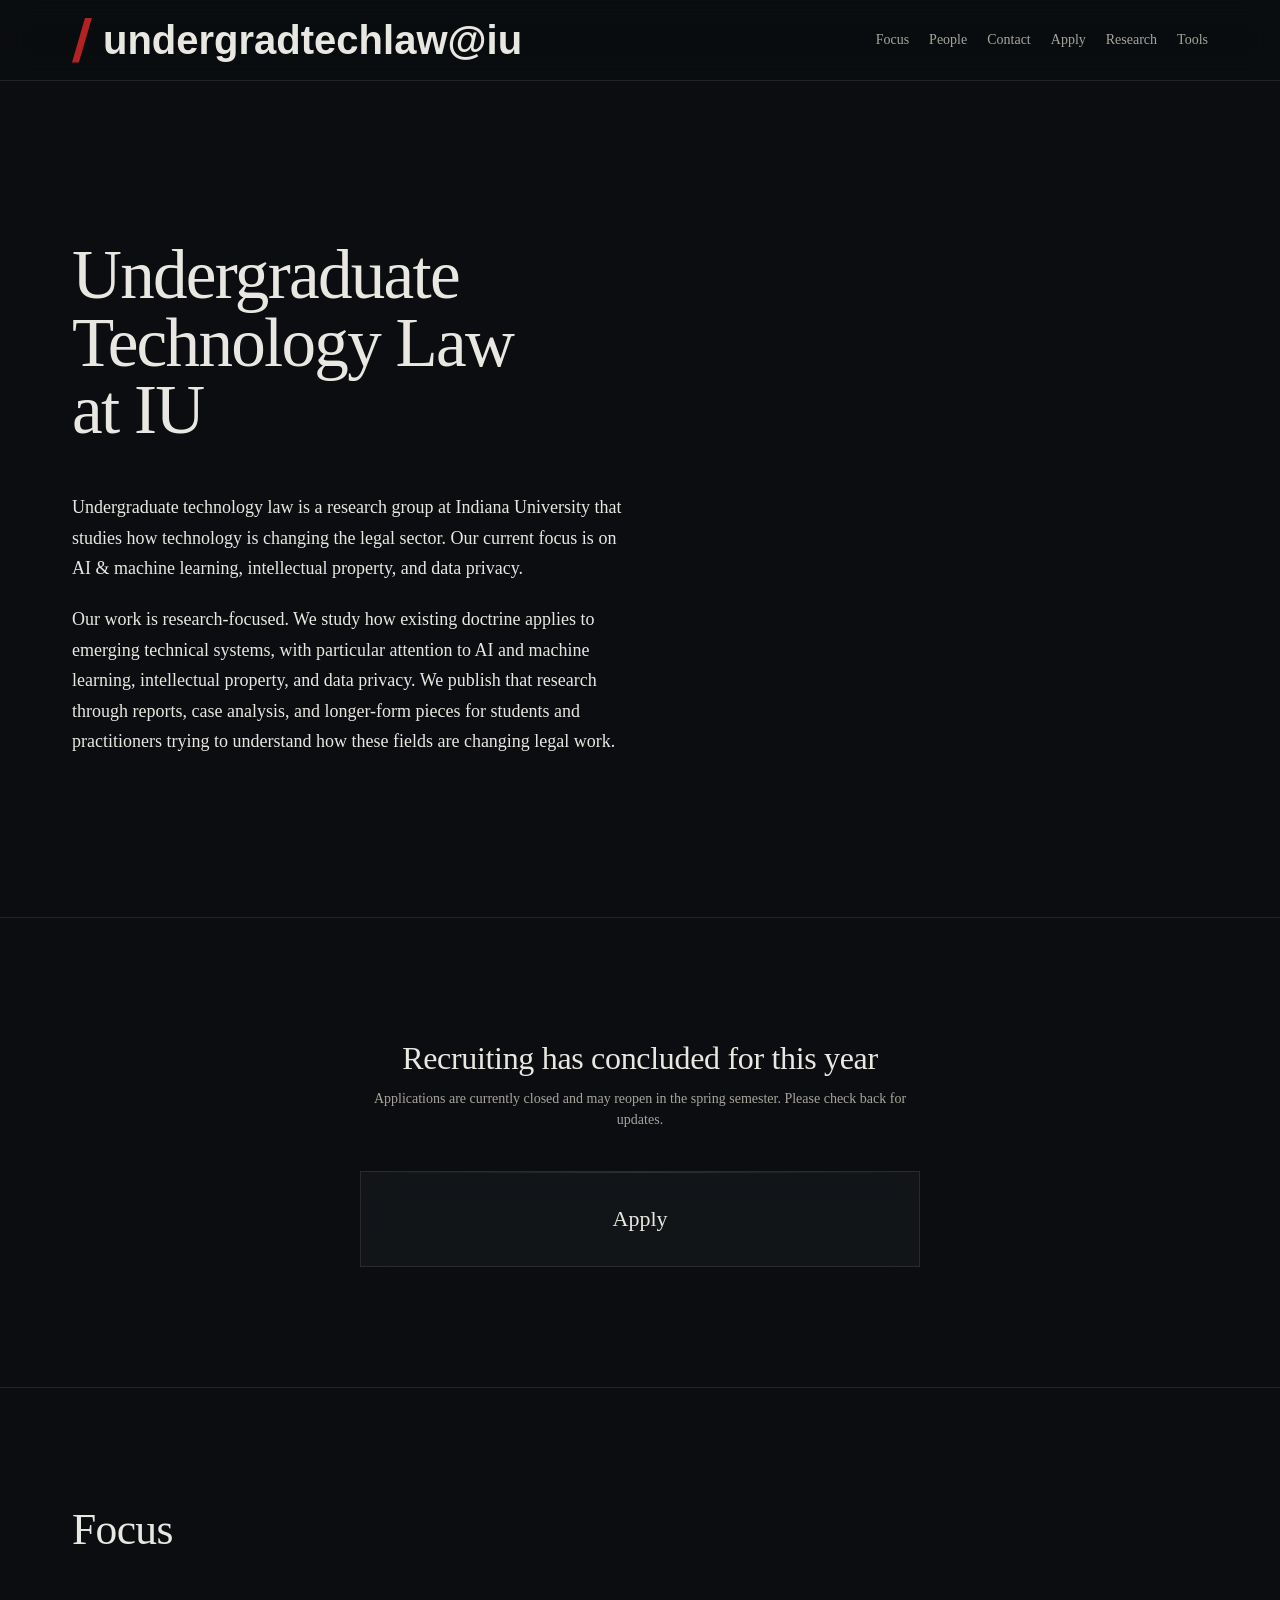
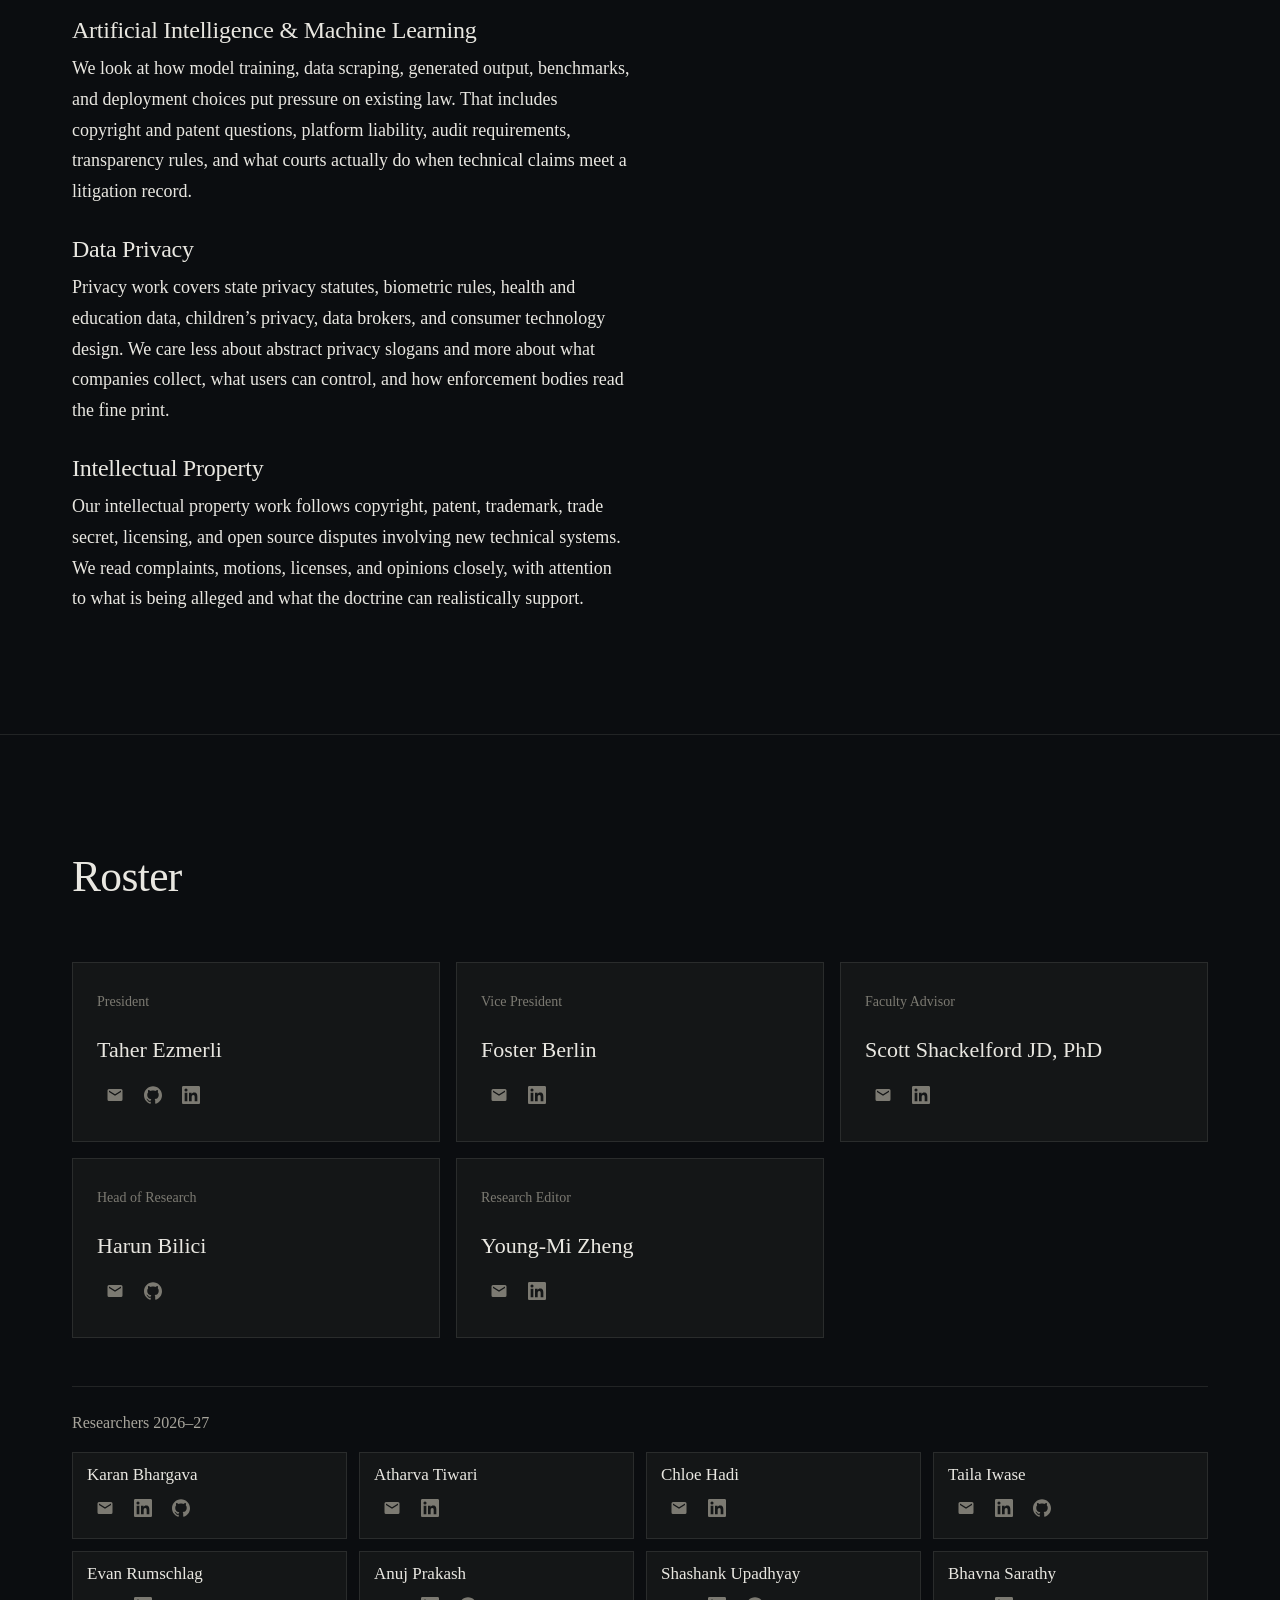
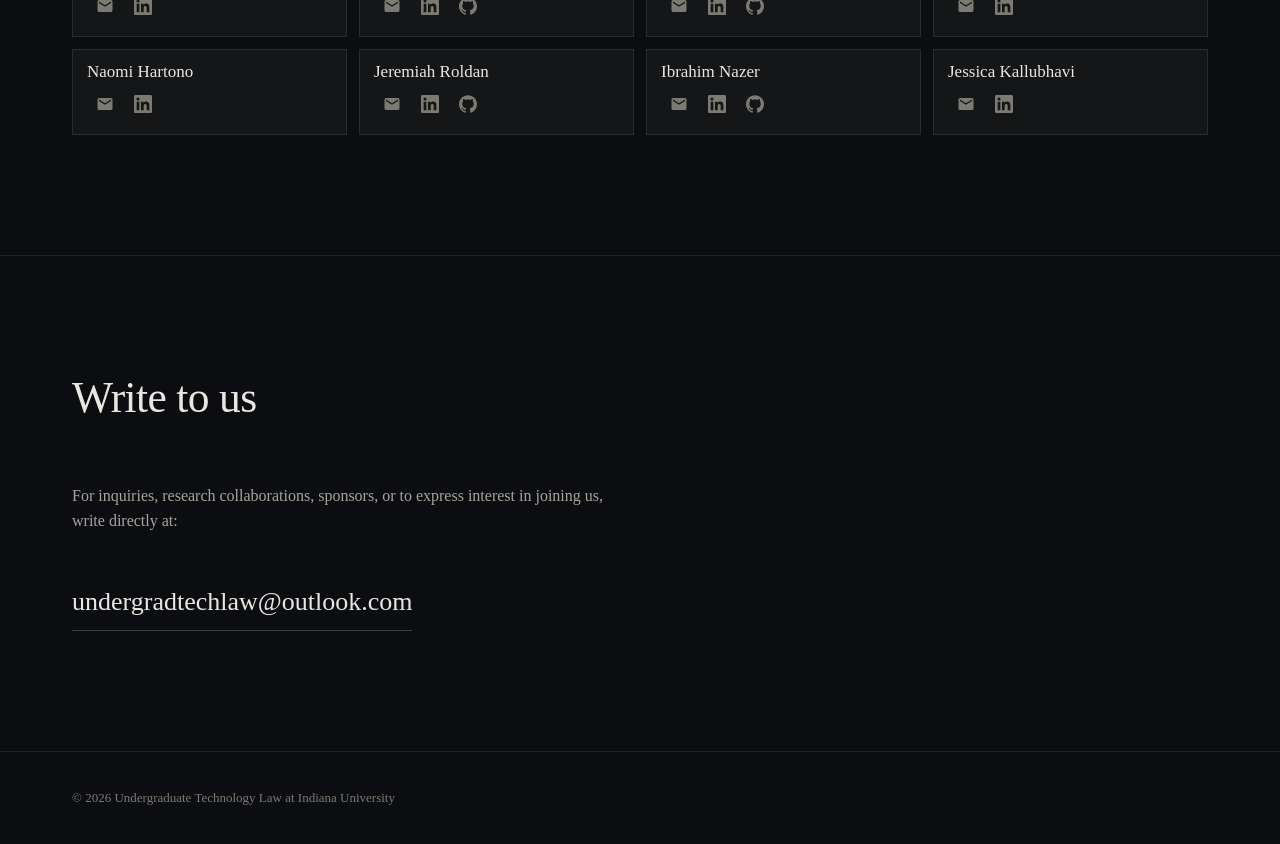
==== commit 4fb43868: "Add credentials to Scott Shackelford's faculty advisor listing" ====
--- a/index.html
+++ b/index.html
@@ -167,7 +167,7 @@
       <div class="person">
         <div class="role">Faculty Advisor</div>
         <div>
-          <div class="name">Scott Shackelford</div>
+          <div class="name">Scott Shackelford JD, PhD</div>
           <div class="socials">
             <a href="mailto:sjshacke@iu.edu" aria-label="Email Scott Shackelford at sjshacke@iu.edu" title="Email Scott Shackelford">
               <svg viewBox="0 0 24 24" xmlns="http://www.w3.org/2000/svg" aria-hidden="true"><path d="M20 4H4a2 2 0 0 0-2 2v12a2 2 0 0 0 2 2h16a2 2 0 0 0 2-2V6a2 2 0 0 0-2-2Zm0 4-8 5-8-5V6l8 5 8-5v2Z"/></svg>
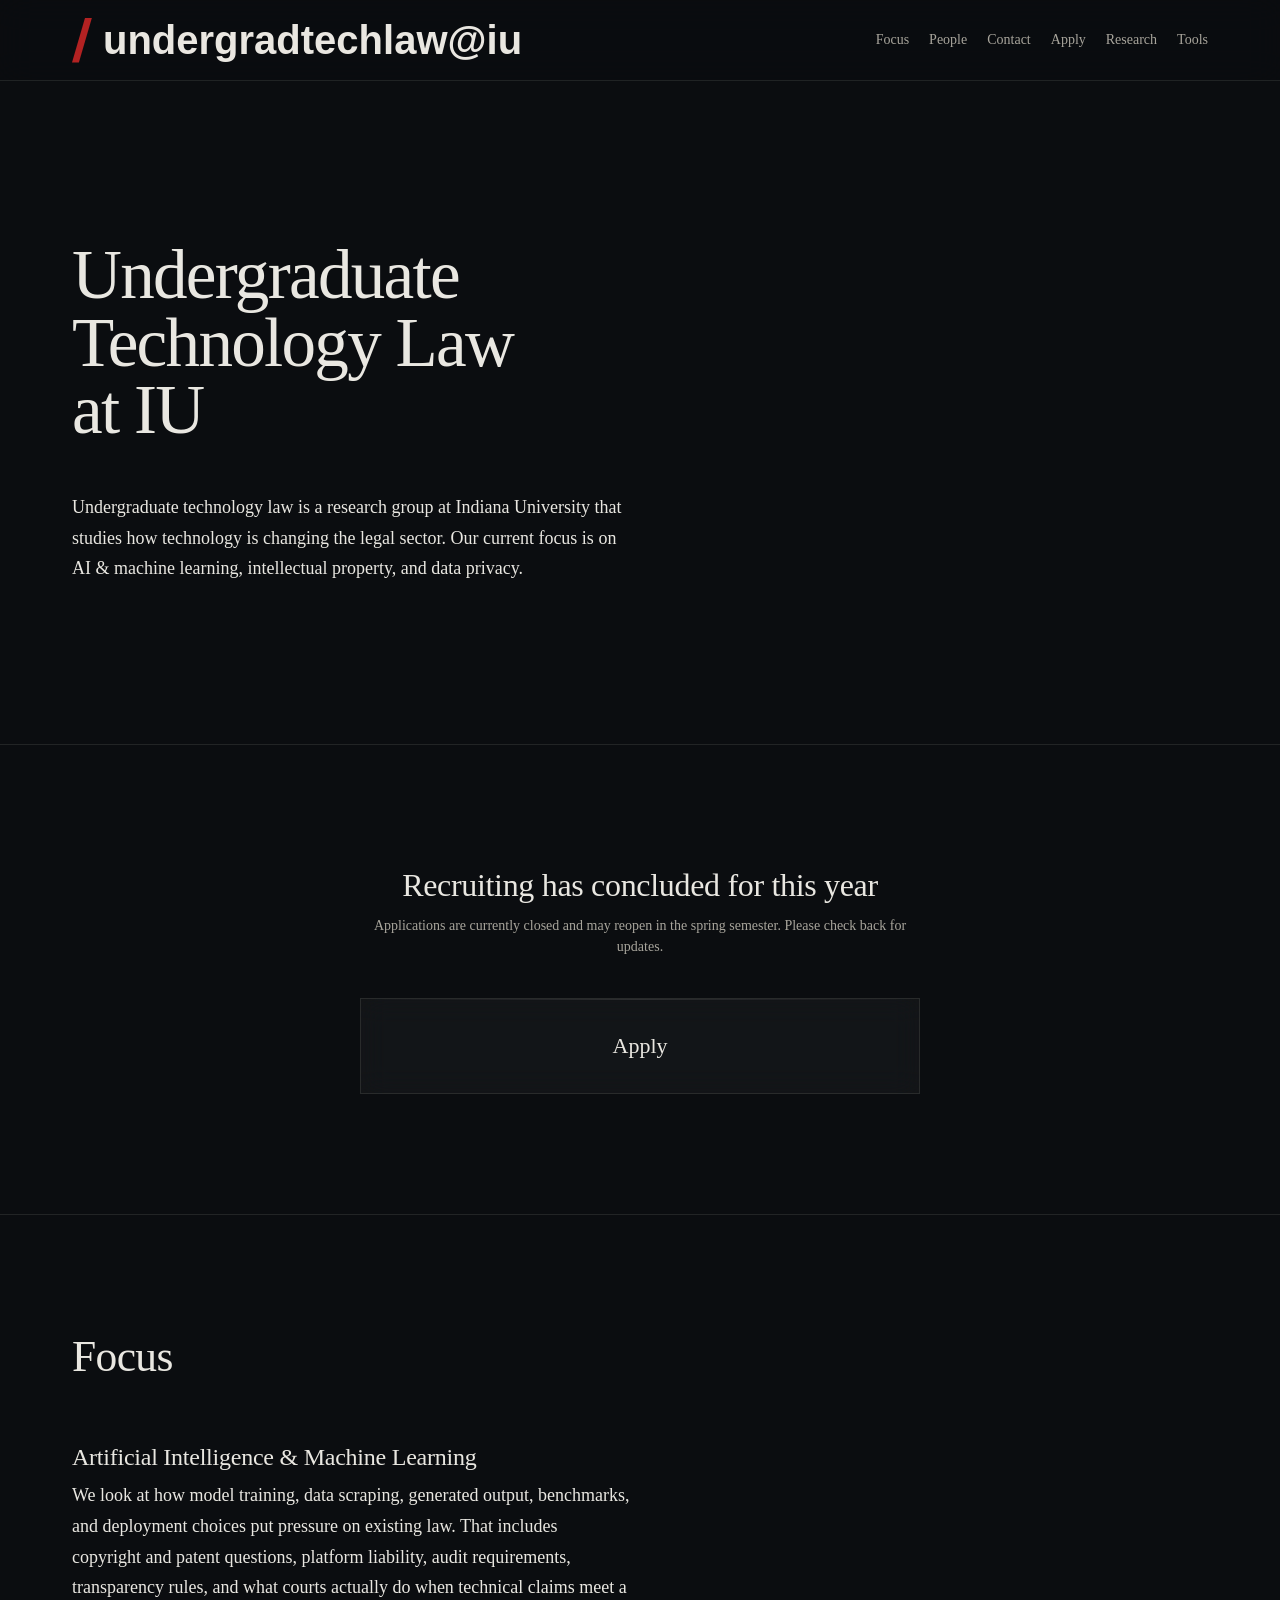
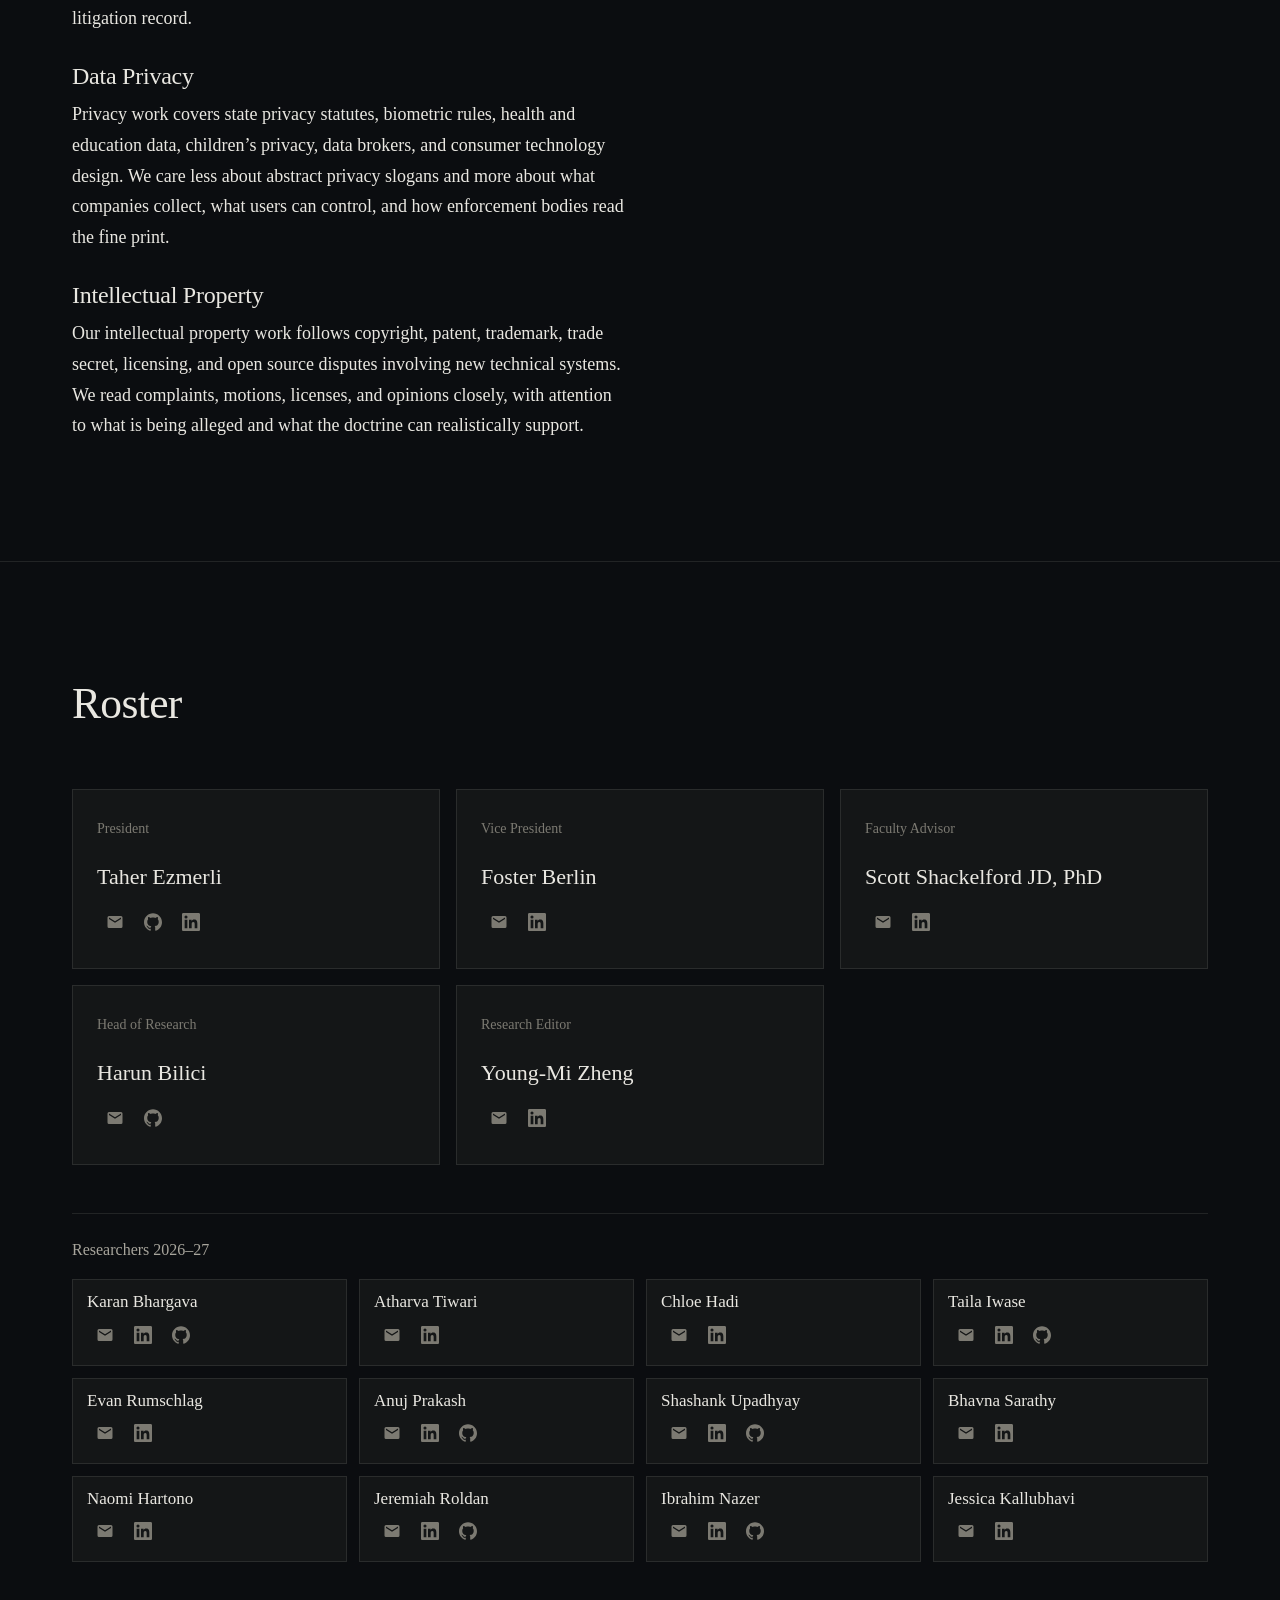
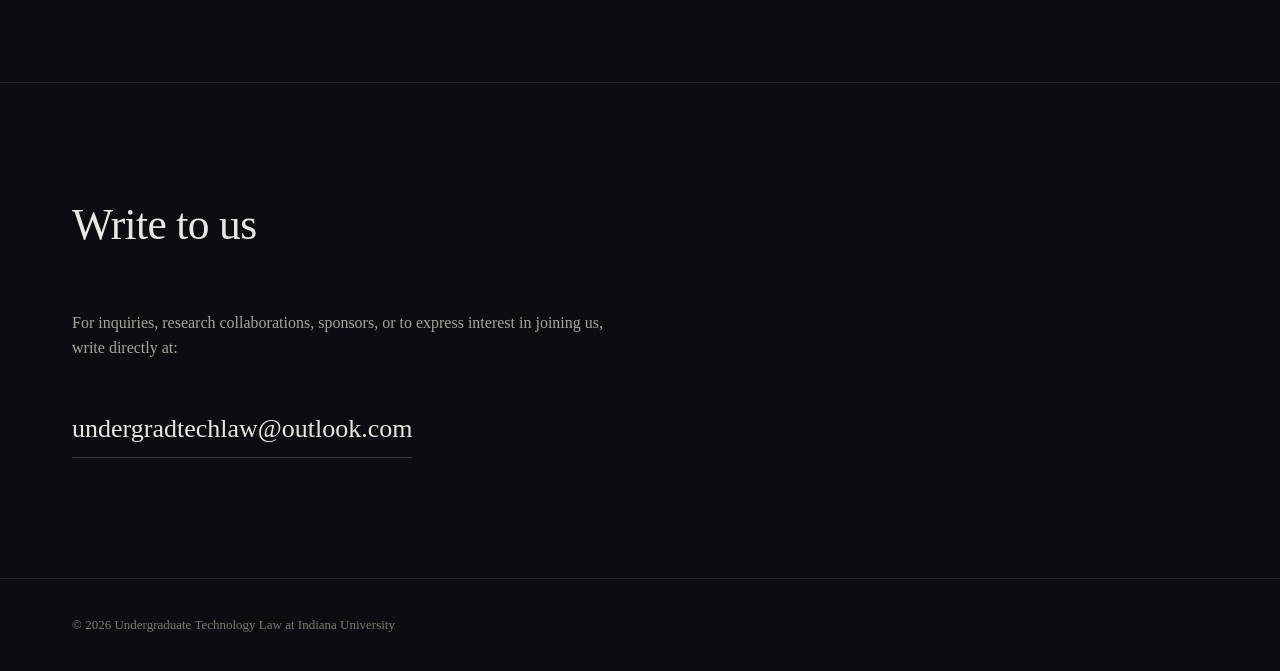
==== commit cebe37ac: "Remove the second paragraph from the homepage introduction" ====
--- a/index.html
+++ b/index.html
@@ -68,7 +68,6 @@
     <h1>Undergraduate Technology Law at IU</h1>
     <div class="hero-prose">
       <p>Undergraduate technology law is a research group at Indiana University that studies how technology is changing the legal sector. Our current focus is on AI &amp; machine learning, intellectual property, and data privacy.</p>
-      <p>Our work is research-focused. We study how existing doctrine applies to emerging technical systems, with particular attention to AI and machine learning, intellectual property, and data privacy. We publish that research through reports, case analysis, and longer-form pieces for students and practitioners trying to understand how these fields are changing legal work.</p>
     </div>
   </div>
 </section>
